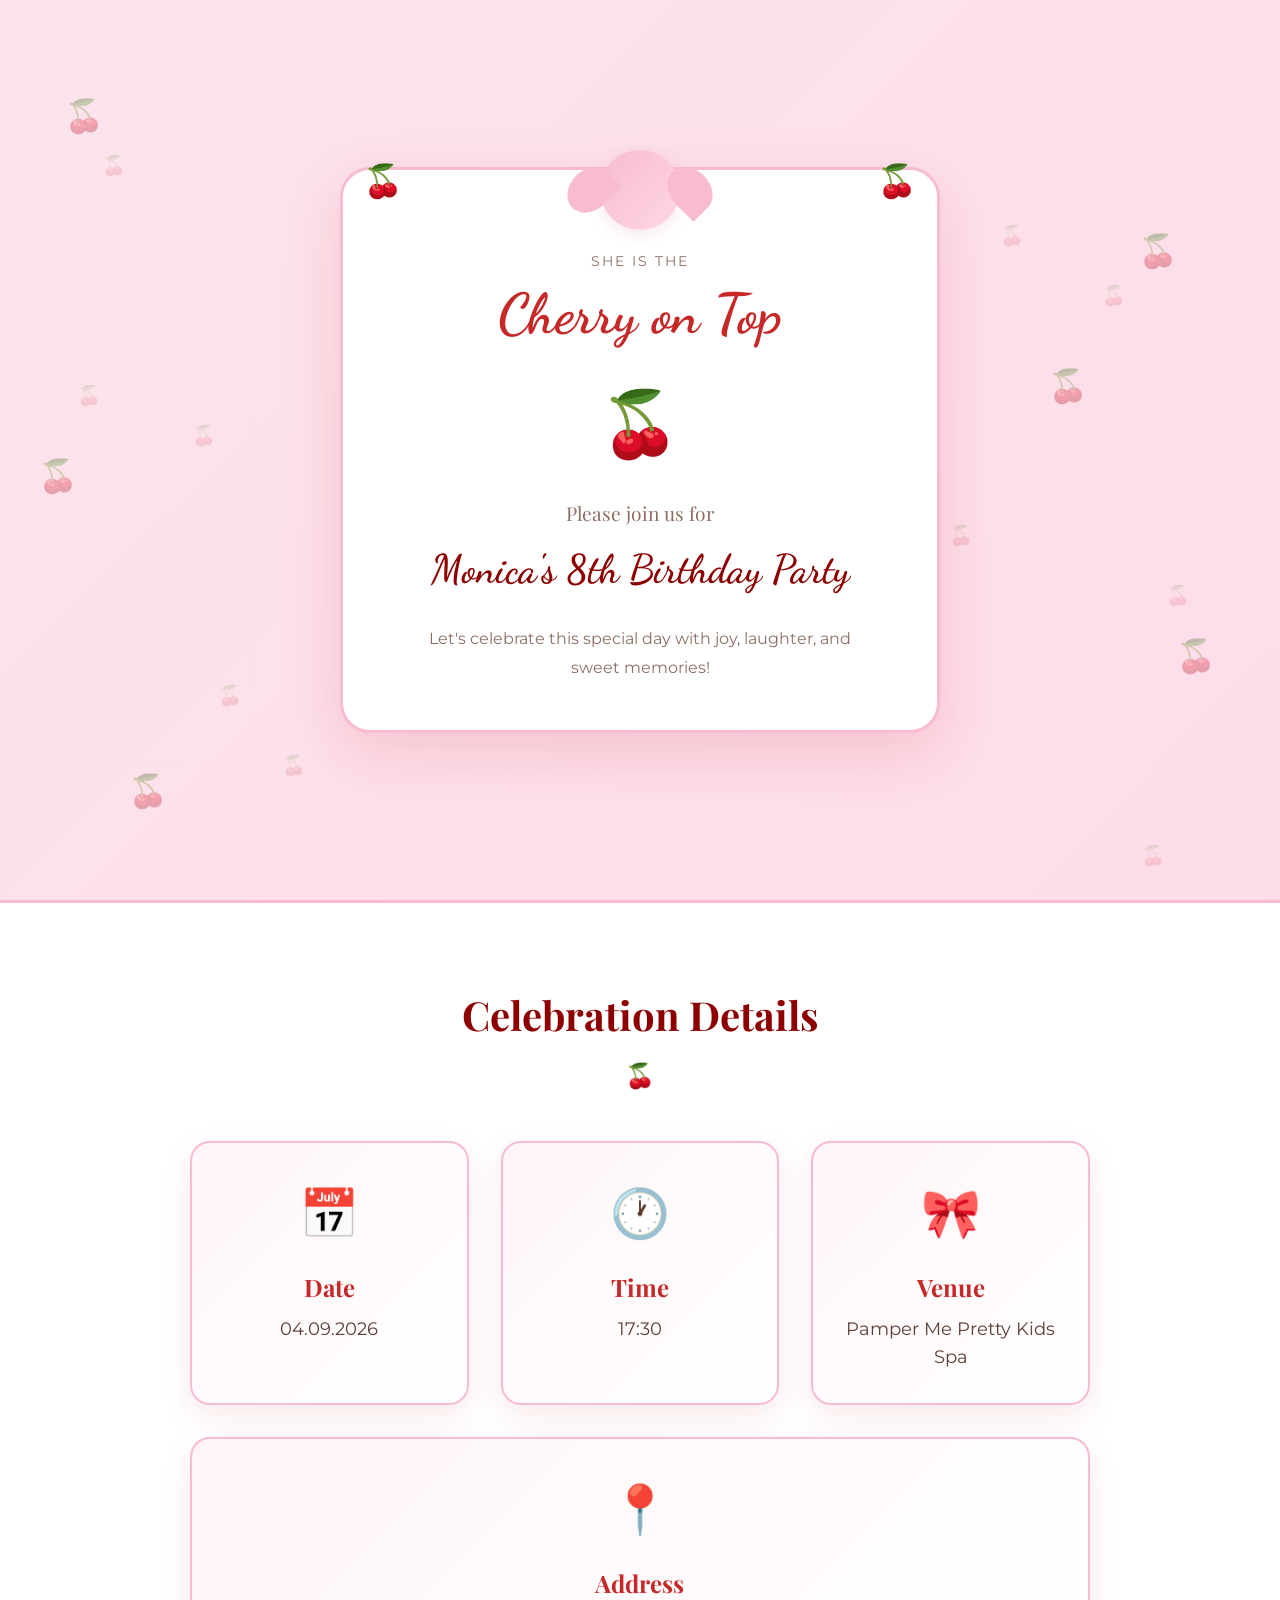
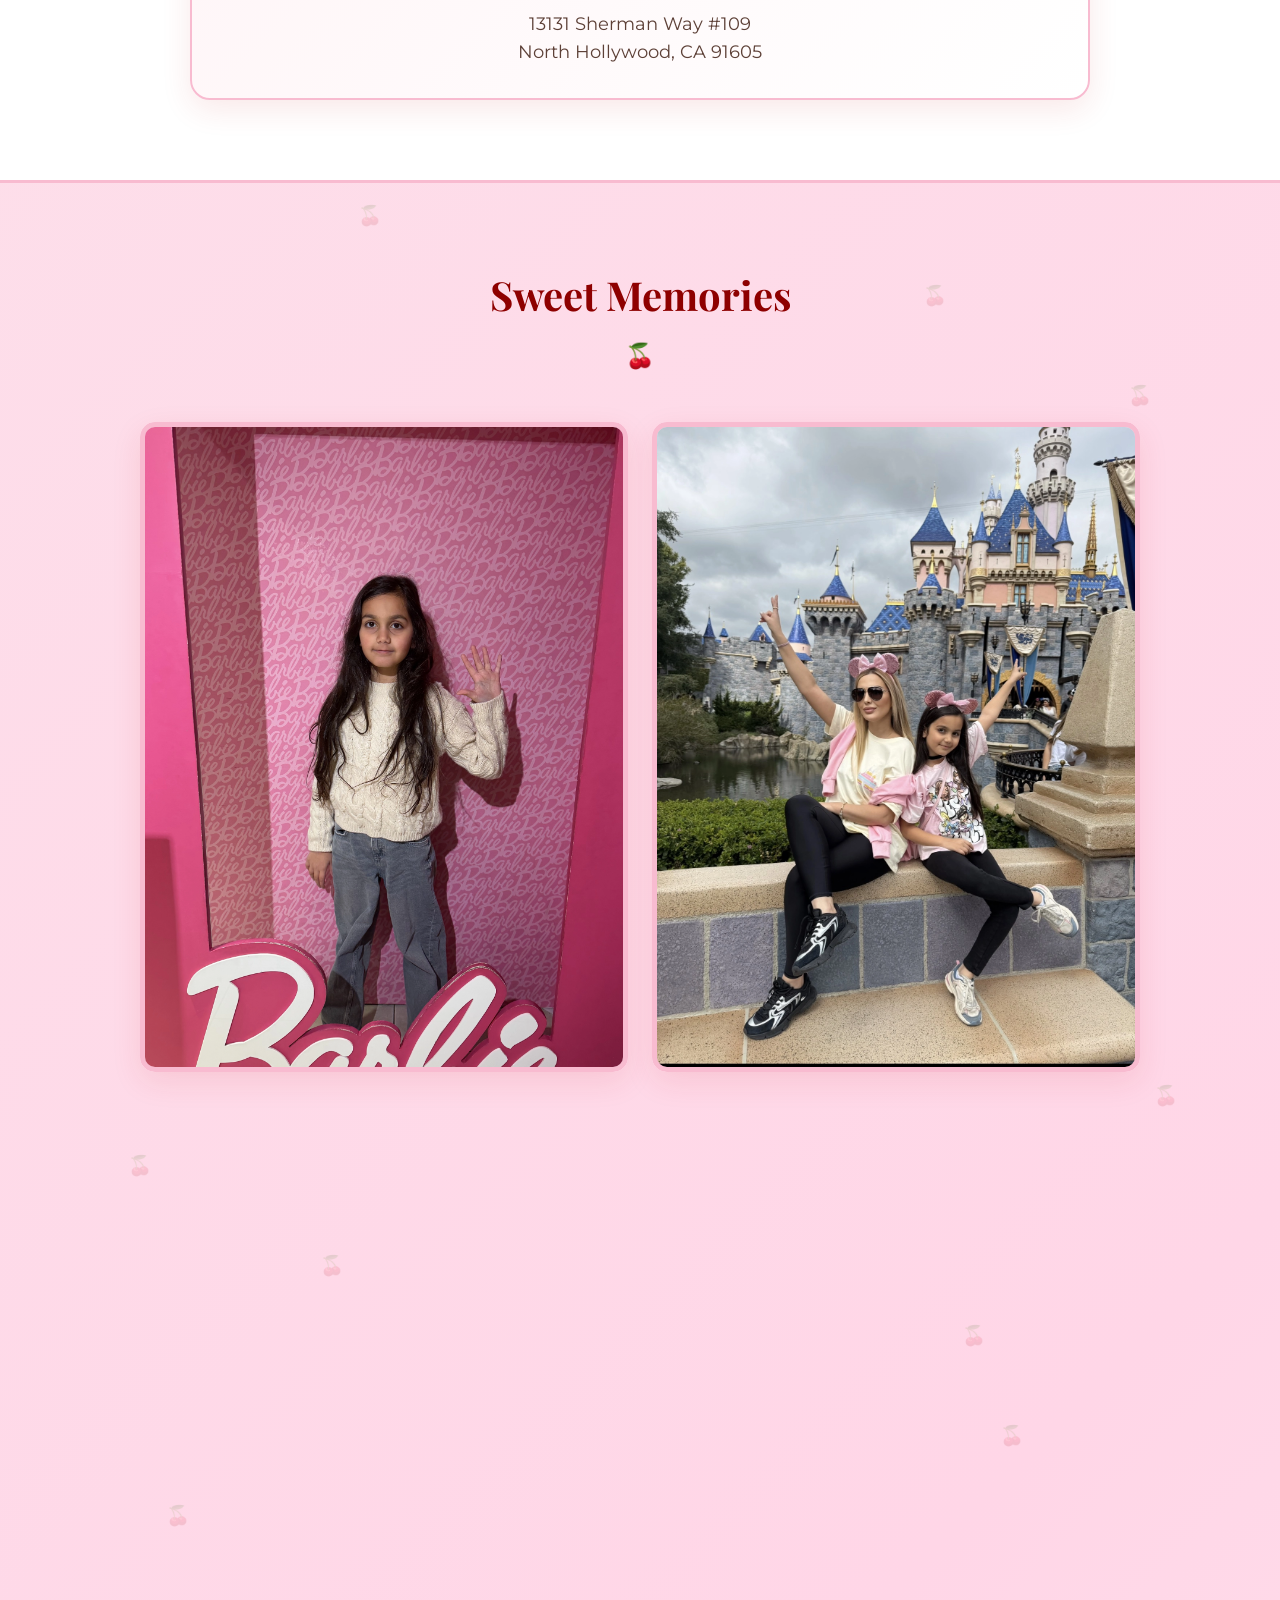
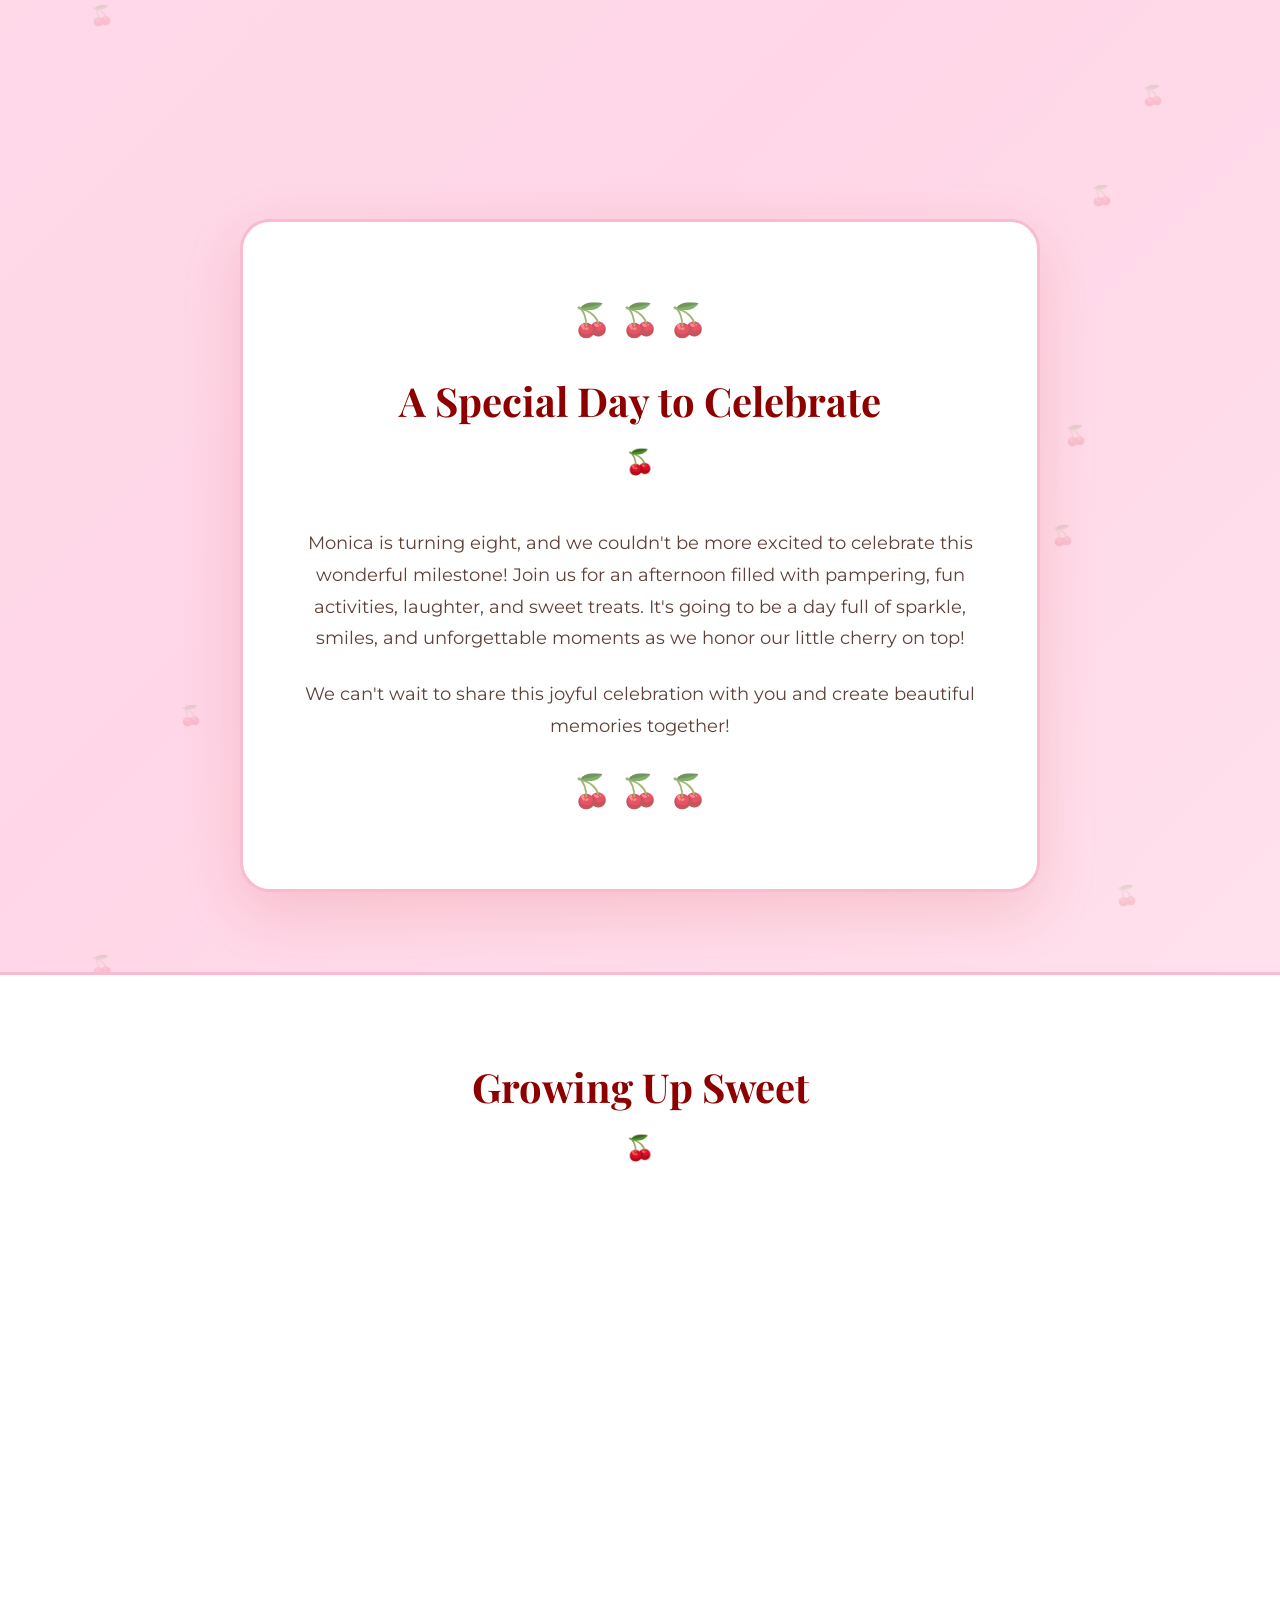
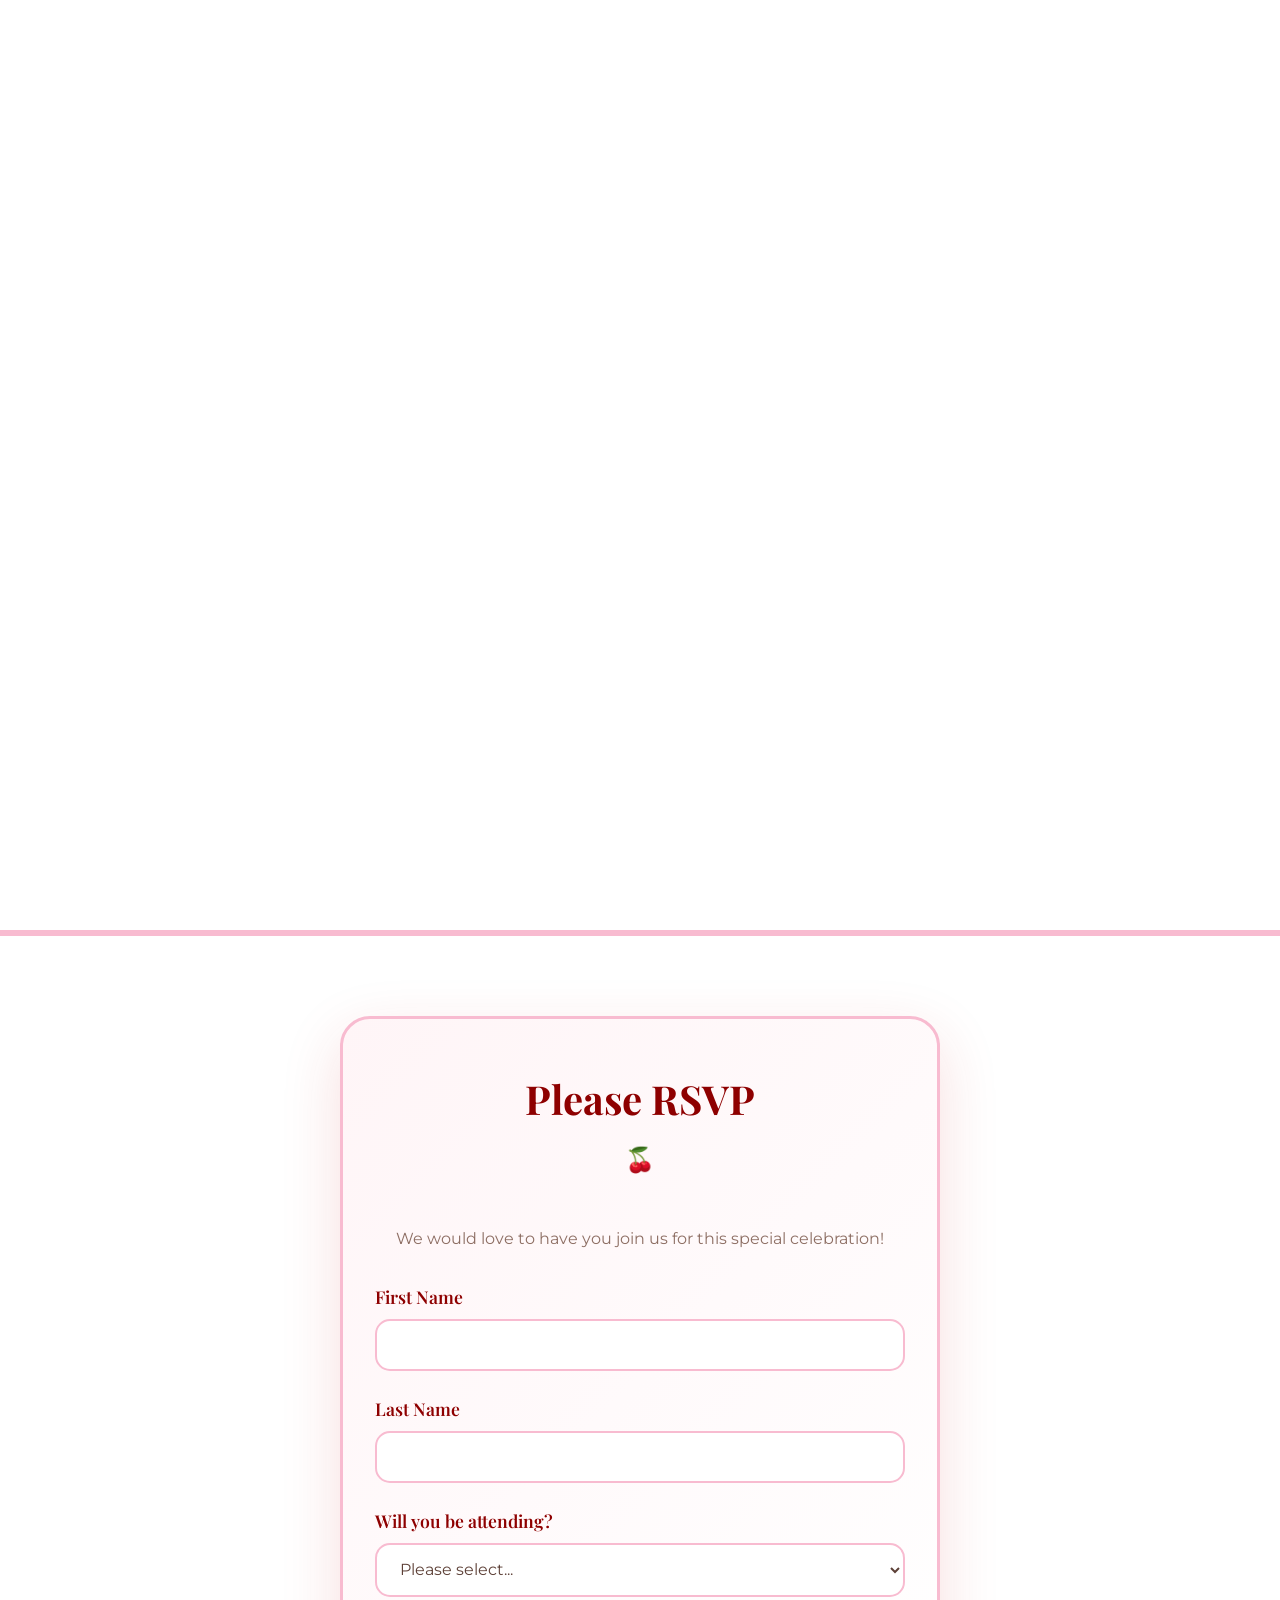
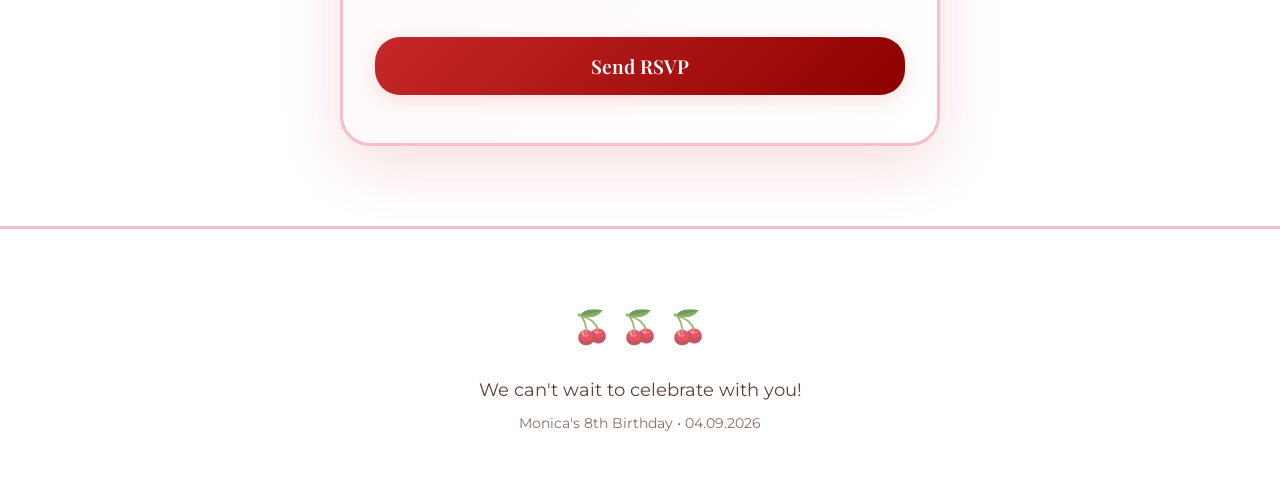
==== index.html @ 960f6cbf "Revert vertical image changes back to original aspect ratio and cover mode" ====
<!DOCTYPE html>
<html lang="en">
<head>
    <meta charset="UTF-8">
    <meta name="viewport" content="width=device-width, initial-scale=1.0">
    <title>Monica's 8th Birthday Party</title>
    <link rel="stylesheet" href="style.css?v=20.0">
    <link rel="preconnect" href="https://fonts.googleapis.com">
    <link rel="preconnect" href="https://fonts.gstatic.com" crossorigin>
    <link href="https://fonts.googleapis.com/css2?family=Dancing+Script:wght@400;600;700&family=Playfair+Display:wght@400;600;700&family=Montserrat:wght@300;400;500;600&display=swap" rel="stylesheet">
</head>
<body>
    <!-- Background cherry decorations -->
    <div class="bg-cherry bg-cherry-1">🍒</div>
    <div class="bg-cherry bg-cherry-2">🍒</div>
    <div class="bg-cherry bg-cherry-3">🍒</div>
    <div class="bg-cherry bg-cherry-4">🍒</div>
    <div class="bg-cherry bg-cherry-5">🍒</div>
    <div class="bg-cherry bg-cherry-6">🍒</div>
    <div class="bg-cherry bg-cherry-7">🍒</div>
    <div class="bg-cherry bg-cherry-8">🍒</div>
    <div class="bg-cherry bg-cherry-9">🍒</div>
    <div class="bg-cherry bg-cherry-10">🍒</div>
    <div class="bg-cherry bg-cherry-11">🍒</div>
    <div class="bg-cherry bg-cherry-12">🍒</div>
    <div class="bg-cherry bg-cherry-13">🍒</div>
    <div class="bg-cherry bg-cherry-14">🍒</div>
    <div class="bg-cherry bg-cherry-15">🍒</div>
    <div class="bg-cherry bg-cherry-16">🍒</div>
    <div class="bg-cherry bg-cherry-17">🍒</div>
    <div class="bg-cherry bg-cherry-18">🍒</div>
    <div class="bg-cherry bg-cherry-19">🍒</div>
    <div class="bg-cherry bg-cherry-20">🍒</div>
    <div class="bg-cherry bg-cherry-21">🍒</div>
    <div class="bg-cherry bg-cherry-22">🍒</div>
    <div class="bg-cherry bg-cherry-23">🍒</div>
    <div class="bg-cherry bg-cherry-24">🍒</div>
    <div class="bg-cherry bg-cherry-25">🍒</div>
    <div class="bg-cherry bg-cherry-26">🍒</div>
    <div class="bg-cherry bg-cherry-27">🍒</div>
    <div class="bg-cherry bg-cherry-28">🍒</div>
    <div class="bg-cherry bg-cherry-29">🍒</div>
    <div class="bg-cherry bg-cherry-30">🍒</div>
    <div class="bg-cherry bg-cherry-31">🍒</div>
    <div class="bg-cherry bg-cherry-32">🍒</div>
    <div class="bg-cherry bg-cherry-33">🍒</div>
    <div class="bg-cherry bg-cherry-34">🍒</div>
    <div class="bg-cherry bg-cherry-35">🍒</div>
    <div class="bg-cherry bg-cherry-36">🍒</div>
    <div class="bg-cherry bg-cherry-37">🍒</div>
    <div class="bg-cherry bg-cherry-38">🍒</div>
    <div class="bg-cherry bg-cherry-39">🍒</div>
    <div class="bg-cherry bg-cherry-40">🍒</div>
    <div class="bg-cherry bg-cherry-41">🍒</div>
    <div class="bg-cherry bg-cherry-42">🍒</div>
    <div class="bg-cherry bg-cherry-43">🍒</div>
    <div class="bg-cherry bg-cherry-44">🍒</div>
    <div class="bg-cherry bg-cherry-45">🍒</div>
    <div class="bg-cherry bg-cherry-46">🍒</div>
    <div class="bg-cherry bg-cherry-47">🍒</div>
    <div class="bg-cherry bg-cherry-48">🍒</div>
    <div class="bg-cherry bg-cherry-49">🍒</div>
    <div class="bg-cherry bg-cherry-50">🍒</div>

    <!-- Decorative floating cherries -->
    <div class="cherry-decoration cherry-1">🍒</div>
    <div class="cherry-decoration cherry-2">🍒</div>
    <div class="cherry-decoration cherry-3">🍒</div>
    <div class="cherry-decoration cherry-4">🍒</div>
    <div class="cherry-decoration cherry-5">🍒</div>
    <div class="cherry-decoration cherry-6">🍒</div>

    <!-- Hero Section -->
    <section class="hero-section">
        <div class="invitation-card">
            <div class="ribbon-bow"></div>
            <div class="card-content">
                <p class="tagline">She is the</p>
                <h1 class="main-title">Cherry on Top</h1>
                <div class="cherry-icon">🍒</div>
                <h2 class="invitation-text">Please join us for</h2>
                <h3 class="name-title">Monica's 8th Birthday Party</h3>
                <p class="welcome-message">Let's celebrate this special day with joy, laughter, and sweet memories!</p>
            </div>
        </div>
    </section>

    <!-- Event Details Section -->
    <section class="event-details-section">
        <div class="container">
            <h2 class="section-title">Celebration Details</h2>
            <div class="details-grid">
                <div class="detail-card fade-in">
                    <div class="detail-icon">📅</div>
                    <h3>Date</h3>
                    <p>04.09.2026</p>
                </div>
                <div class="detail-card fade-in">
                    <div class="detail-icon">🕐</div>
                    <h3>Time</h3>
                    <p>17:30</p>
                </div>
                <div class="detail-card fade-in">
                    <div class="detail-icon">🎀</div>
                    <h3>Venue</h3>
                    <p>Pamper Me Pretty Kids Spa</p>
                </div>
                <div class="detail-card fade-in full-width">
                    <div class="detail-icon">📍</div>
                    <h3>Address</h3>
                    <p>13131 Sherman Way #109<br>North Hollywood, CA 91605</p>
                </div>
            </div>
        </div>
    </section>

    <!-- Photo Gallery Section 1 -->
    <section class="photo-section">
        <div class="container">
            <h2 class="section-title">Sweet Memories</h2>
            <div class="photo-block">
                <div class="photo-row-top">
                    <div class="photo-vertical fade-in">
                        <img src="images/Vertical_image_1.webp" alt="Monica's Birthday Memory" class="photo-img">
                    </div>
                    <div class="photo-vertical fade-in">
                        <img src="images/Vertical_image_2.webp" alt="Monica's Birthday Memory" class="photo-img">
                    </div>
                </div>
                <div class="photo-row-bottom">
                    <div class="photo-horizontal fade-in">
                        <img src="images/Horizonal_image_1.webp" alt="Monica's Birthday Memory" class="photo-img">
                    </div>
                </div>
            </div>
        </div>
    </section>

    <!-- Celebration About Section -->
    <section class="celebration-section">
        <div class="container">
            <div class="celebration-card">
                <div class="cherry-divider">🍒 🍒 🍒</div>
                <h2 class="section-title">A Special Day to Celebrate</h2>
                <p class="celebration-text">
                    Monica is turning eight, and we couldn't be more excited to celebrate this wonderful milestone! 
                    Join us for an afternoon filled with pampering, fun activities, laughter, and sweet treats. 
                    It's going to be a day full of sparkle, smiles, and unforgettable moments as we honor our little cherry on top!
                </p>
                <p class="celebration-text">
                    We can't wait to share this joyful celebration with you and create beautiful memories together!
                </p>
                <div class="cherry-divider">🍒 🍒 🍒</div>
            </div>
        </div>
    </section>

    <!-- Photo Gallery Section 2 -->
    <section class="photo-section photo-section-alt">
        <div class="container">
            <h2 class="section-title">Growing Up Sweet</h2>
            <div class="photo-block">
                <div class="photo-row-top">
                    <div class="photo-vertical fade-in">
                        <img src="images/Vertical_Imahe_3.webp" alt="Monica's Birthday Memory" class="photo-img">
                    </div>
                    <div class="photo-vertical fade-in">
                        <img src="images/Vertical_image_4.webp" alt="Monica's Birthday Memory" class="photo-img">
                    </div>
                </div>
                <div class="photo-row-bottom">
                    <div class="photo-horizontal fade-in">
                        <img src="images/Horizonal_image_2.webp" alt="Monica's Birthday Memory" class="photo-img">
                    </div>
                </div>
            </div>
        </div>
    </section>

    <!-- RSVP Section -->
    <section class="rsvp-section">
        <div class="container">
            <div class="rsvp-card">
                <h2 class="section-title">Please RSVP</h2>
                <p class="rsvp-subtitle">We would love to have you join us for this special celebration!</p>
                
                <form id="rsvpForm" class="rsvp-form">
                    <div class="form-group">
                        <label for="firstName">First Name</label>
                        <input type="text" id="firstName" name="firstName" required>
                    </div>
                    
                    <div class="form-group">
                        <label for="lastName">Last Name</label>
                        <input type="text" id="lastName" name="lastName" required>
                    </div>
                    
                    <div class="form-group">
                        <label for="attendance">Will you be attending?</label>
                        <select id="attendance" name="attendance" required>
                            <option value="">Please select...</option>
                            <option value="yes">Yes, I will come</option>
                            <option value="no">No, I can't come</option>
                        </select>
                    </div>
                    
                    <button type="submit" class="submit-button">Send RSVP</button>
                </form>
                
                <div id="formMessage" class="form-message"></div>
            </div>
        </div>
    </section>

    <!-- Footer -->
    <footer class="footer">
        <div class="cherry-divider">🍒 🍒 🍒</div>
        <p>We can't wait to celebrate with you!</p>
        <p class="footer-small">Monica's 8th Birthday • 04.09.2026</p>
    </footer>

    <script src="script.js"></script>
</body>
</html>
---- style.css ----
/* ===========================
   CSS Reset & Base Styles
   =========================== */
* {
    margin: 0;
    padding: 0;
    box-sizing: border-box;
}

:root {
    --pink-light: #fce4ec;
    --pink-medium: #f8bbd0;
    --pink-soft: #ffd6e7;
    --cherry-red: #c62828;
    --cherry-dark: #8e0000;
    --white: #ffffff;
    --cream: #fff5f7;
    --text-dark: #5d4037;
    --text-medium: #8d6e63;
    --shadow-soft: rgba(198, 40, 40, 0.1);
    --shadow-medium: rgba(198, 40, 40, 0.15);
}

html {
    scroll-behavior: smooth;
}

body {
    font-family: 'Montserrat', sans-serif;
    background: linear-gradient(135deg, var(--pink-light) 0%, var(--pink-soft) 50%, var(--cream) 100%);
    color: var(--text-dark);
    line-height: 1.6;
    overflow-x: hidden;
}

/* ===========================
   Floating Cherry Decorations
   =========================== */
.cherry-decoration {
    position: fixed;
    font-size: 2rem;
    opacity: 0.3;
    pointer-events: none;
    z-index: 1;
    animation: float 6s ease-in-out infinite;
}

.cherry-1 {
    top: 10%;
    left: 5%;
    animation-delay: 0s;
}

.cherry-2 {
    top: 25%;
    right: 8%;
    animation-delay: 1s;
}

.cherry-3 {
    top: 50%;
    left: 3%;
    animation-delay: 2s;
}

.cherry-4 {
    top: 70%;
    right: 5%;
    animation-delay: 3s;
}

.cherry-5 {
    top: 85%;
    left: 10%;
    animation-delay: 4s;
}

.cherry-6 {
    top: 40%;
    right: 15%;
    animation-delay: 2.5s;
}

@keyframes float {
    0%, 100% {
        transform: translateY(0) rotate(0deg);
    }
    50% {
        transform: translateY(-20px) rotate(5deg);
    }
}

/* ===========================
   Hero Section
   =========================== */
.hero-section {
    min-height: 100vh;
    display: flex;
    align-items: center;
    justify-content: center;
    padding: 2rem;
    position: relative;
}

.invitation-card {
    background: var(--white);
    border-radius: 30px;
    padding: 3rem 2rem;
    max-width: 600px;
    width: 100%;
    box-shadow: 0 20px 60px var(--shadow-medium);
    border: 3px solid var(--pink-medium);
    position: relative;
    animation: fadeInUp 1s ease-out;
}

.invitation-card::before {
    content: '🍒';
    position: absolute;
    top: -15px;
    left: 20px;
    font-size: 2rem;
}

.invitation-card::after {
    content: '🍒';
    position: absolute;
    top: -15px;
    right: 20px;
    font-size: 2rem;
}

.ribbon-bow {
    width: 80px;
    height: 80px;
    background: linear-gradient(135deg, var(--pink-medium) 0%, var(--pink-soft) 100%);
    position: absolute;
    top: -20px;
    left: 50%;
    transform: translateX(-50%);
    border-radius: 50%;
    box-shadow: 0 5px 15px var(--shadow-soft);
}

.ribbon-bow::before,
.ribbon-bow::after {
    content: '';
    position: absolute;
    width: 50px;
    height: 40px;
    background: var(--pink-medium);
    border-radius: 50% 50% 0 50%;
    top: 20px;
}

.ribbon-bow::before {
    left: -35px;
    transform: rotate(-45deg);
}

.ribbon-bow::after {
    right: -35px;
    transform: rotate(45deg);
}

.card-content {
    text-align: center;
    margin-top: 2rem;
}

.tagline {
    font-family: 'Montserrat', sans-serif;
    font-size: 0.9rem;
    text-transform: uppercase;
    letter-spacing: 2px;
    color: var(--text-medium);
    margin-bottom: 0.5rem;
}

.main-title {
    font-family: 'Dancing Script', cursive;
    font-size: 3.5rem;
    color: var(--cherry-red);
    margin-bottom: 1rem;
    font-weight: 700;
    line-height: 1.2;
}

.cherry-icon {
    font-size: 4rem;
    margin: 1.5rem 0;
    animation: bounce 2s ease-in-out infinite;
}

@keyframes bounce {
    0%, 100% {
        transform: translateY(0);
    }
    50% {
        transform: translateY(-10px);
    }
}

.invitation-text {
    font-family: 'Playfair Display', serif;
    font-size: 1.2rem;
    color: var(--text-medium);
    margin-bottom: 0.5rem;
    font-weight: 400;
}

.name-title {
    font-family: 'Dancing Script', cursive;
    font-size: 2.5rem;
    color: var(--cherry-dark);
    margin-bottom: 1.5rem;
    font-weight: 600;
}

.welcome-message {
    font-family: 'Montserrat', sans-serif;
    font-size: 1rem;
    color: var(--text-medium);
    max-width: 450px;
    margin: 0 auto;
    line-height: 1.8;
}

/* ===========================
   Container & Sections
   =========================== */
.container {
    max-width: 1200px;
    margin: 0 auto;
    padding: 0 2rem;
}

section {
    padding: 5rem 0;
    position: relative;
}

.section-title {
    font-family: 'Playfair Display', serif;
    font-size: 2.5rem;
    color: var(--cherry-dark);
    text-align: center;
    margin-bottom: 3rem;
    position: relative;
}

.section-title::after {
    content: '🍒';
    display: block;
    margin-top: 0.5rem;
    font-size: 1.5rem;
}

/* ===========================
   Event Details Section
   =========================== */
.event-details-section {
    background: var(--white);
    border-top: 3px solid var(--pink-medium);
    border-bottom: 3px solid var(--pink-medium);
}

.details-grid {
    display: grid;
    grid-template-columns: repeat(auto-fit, minmax(250px, 1fr));
    gap: 2rem;
    max-width: 900px;
    margin: 0 auto;
}

.detail-card {
    background: linear-gradient(135deg, var(--cream) 0%, var(--white) 100%);
    border: 2px solid var(--pink-medium);
    border-radius: 20px;
    padding: 2rem;
    text-align: center;
    box-shadow: 0 10px 30px var(--shadow-soft);
    transition: transform 0.3s ease, box-shadow 0.3s ease;
}

.detail-card:hover {
    transform: translateY(-5px);
    box-shadow: 0 15px 40px var(--shadow-medium);
}

.detail-card.full-width {
    grid-column: 1 / -1;
}

.detail-icon {
    font-size: 3rem;
    margin-bottom: 1rem;
}

.detail-card h3 {
    font-family: 'Playfair Display', serif;
    font-size: 1.5rem;
    color: var(--cherry-red);
    margin-bottom: 0.5rem;
}

.detail-card p {
    font-family: 'Montserrat', sans-serif;
    font-size: 1.1rem;
    color: var(--text-dark);
    line-height: 1.6;
}

/* ===========================
   Photo Sections
   =========================== */
.photo-section {
    background: transparent;
}

.photo-section-alt {
    background: var(--white);
    border-top: 3px solid var(--pink-medium);
    border-bottom: 3px solid var(--pink-medium);
}

.photo-block {
    max-width: 1000px;
    margin: 0 auto;
    display: flex;
    flex-direction: column;
    gap: 1.5rem;
}

.photo-row-top {
    display: grid;
    grid-template-columns: 1fr 1fr;
    gap: 1.5rem;
}

.photo-row-bottom {
    display: block;
}

.photo-vertical,
.photo-horizontal {
    position: relative;
    overflow: hidden;
    border-radius: 15px;
    box-shadow: 0 10px 30px var(--shadow-soft);
    transition: transform 0.3s ease, box-shadow 0.3s ease;
}

.photo-vertical:hover,
.photo-horizontal:hover {
    transform: scale(1.02);
    box-shadow: 0 15px 40px var(--shadow-medium);
}

.photo-vertical {
    aspect-ratio: 3/4;
}

.photo-horizontal {
    aspect-ratio: 16/9;
}

.photo-img {
    width: 100%;
    height: 100%;
    object-fit: cover;
    display: block;
    border: 5px solid var(--pink-medium);
    border-radius: 15px;
}

/* Mobile responsiveness */
@media (max-width: 768px) {
    .photo-row-top {
        grid-template-columns: 1fr;
        gap: 1rem;
    }
    
    .photo-block {
        gap: 1rem;
    }
    
    .photo-vertical {
        aspect-ratio: 3/4;
    }
    
    .photo-horizontal {
        aspect-ratio: 16/9;
    }
}

/* ===========================
   Celebration Section
   =========================== */
.celebration-section {
    background: transparent;
}

.celebration-card {
    background: var(--white);
    border: 3px solid var(--pink-medium);
    border-radius: 30px;
    padding: 3rem 2rem;
    max-width: 800px;
    margin: 0 auto;
    box-shadow: 0 20px 60px var(--shadow-medium);
    text-align: center;
}

.cherry-divider {
    font-size: 2rem;
    margin: 1.5rem 0;
    opacity: 0.7;
}

.celebration-text {
    font-family: 'Montserrat', sans-serif;
    font-size: 1.1rem;
    color: var(--text-dark);
    line-height: 1.8;
    margin-bottom: 1.5rem;
    max-width: 700px;
    margin-left: auto;
    margin-right: auto;
}

/* ===========================
   RSVP Section
   =========================== */
.rsvp-section {
    background: var(--white);
    border-top: 3px solid var(--pink-medium);
}

.rsvp-card {
    background: linear-gradient(135deg, var(--cream) 0%, var(--white) 100%);
    border: 3px solid var(--pink-medium);
    border-radius: 30px;
    padding: 3rem 2rem;
    max-width: 600px;
    margin: 0 auto;
    box-shadow: 0 20px 60px var(--shadow-medium);
}

.rsvp-subtitle {
    text-align: center;
    font-family: 'Montserrat', sans-serif;
    font-size: 1rem;
    color: var(--text-medium);
    margin-bottom: 2rem;
}

.rsvp-form {
    display: flex;
    flex-direction: column;
    gap: 1.5rem;
}

.form-group {
    display: flex;
    flex-direction: column;
}

.form-group label {
    font-family: 'Playfair Display', serif;
    font-size: 1.1rem;
    color: var(--cherry-dark);
    margin-bottom: 0.5rem;
    font-weight: 600;
}

.form-group input,
.form-group select {
    font-family: 'Montserrat', sans-serif;
    font-size: 1rem;
    padding: 0.9rem 1.2rem;
    border: 2px solid var(--pink-medium);
    border-radius: 15px;
    background: var(--white);
    color: var(--text-dark);
    transition: border-color 0.3s ease, box-shadow 0.3s ease;
}

.form-group input:focus,
.form-group select:focus {
    outline: none;
    border-color: var(--cherry-red);
    box-shadow: 0 0 0 3px var(--shadow-soft);
}

.submit-button {
    font-family: 'Playfair Display', serif;
    font-size: 1.2rem;
    font-weight: 600;
    padding: 1rem 2rem;
    background: linear-gradient(135deg, var(--cherry-red) 0%, var(--cherry-dark) 100%);
    color: var(--white);
    border: none;
    border-radius: 25px;
    cursor: pointer;
    transition: transform 0.3s ease, box-shadow 0.3s ease;
    margin-top: 1rem;
    box-shadow: 0 5px 20px var(--shadow-medium);
}

.submit-button:hover {
    transform: translateY(-3px);
    box-shadow: 0 8px 30px var(--shadow-medium);
}

.submit-button:active {
    transform: translateY(-1px);
}

.form-message {
    text-align: center;
    font-family: 'Montserrat', sans-serif;
    font-size: 1rem;
    margin-top: 1.5rem;
    padding: 1rem;
    border-radius: 15px;
    display: none;
}

.form-message.success {
    background: #c8e6c9;
    color: #2e7d32;
    border: 2px solid #4caf50;
    display: block;
}

.form-message.error {
    background: #ffcdd2;
    color: #c62828;
    border: 2px solid #f44336;
    display: block;
}

/* ===========================
   Footer
   =========================== */
.footer {
    background: var(--white);
    border-top: 3px solid var(--pink-medium);
    padding: 3rem 2rem;
    text-align: center;
}

.footer p {
    font-family: 'Montserrat', sans-serif;
    font-size: 1.1rem;
    color: var(--text-dark);
    margin-bottom: 0.5rem;
}

.footer-small {
    font-size: 0.9rem !important;
    color: var(--text-medium) !important;
}

/* ===========================
   Animations
   =========================== */
@keyframes fadeInUp {
    from {
        opacity: 0;
        transform: translateY(30px);
    }
    to {
        opacity: 1;
        transform: translateY(0);
    }
}

.fade-in {
    opacity: 0;
    transform: translateY(30px);
    transition: opacity 0.6s ease, transform 0.6s ease;
}

.fade-in.visible {
    opacity: 1;
    transform: translateY(0);
}

/* ===========================
   Responsive Design
   =========================== */
@media (max-width: 768px) {
    .main-title {
        font-size: 2.5rem;
    }

    .name-title {
        font-size: 2rem;
    }

    .section-title {
        font-size: 2rem;
    }

    .invitation-card {
        padding: 2rem 1.5rem;
    }

    .detail-card {
        padding: 1.5rem;
    }

    .celebration-card,
    .rsvp-card {
        padding: 2rem 1.5rem;
    }

    .photo-grid-large {
        grid-template-columns: 1fr;
    }

    .photo-placeholder-large {
        grid-row: span 1;
    }

    .cherry-decoration {
        font-size: 1.5rem;
    }

    section {
        padding: 3rem 0;
    }
}

@media (max-width: 480px) {
    .main-title {
        font-size: 2rem;
    }

    .cherry-icon {
        font-size: 3rem;
    }

    .details-grid {
        grid-template-columns: 1fr;
    }

    .photo-grid {
        grid-template-columns: 1fr;
    }

    .container {
        padding: 0 1rem;
    }

    .hero-section {
        padding: 1rem;
    }
}

/* ===========================
   Background Cherry Decorations
   =========================== */
.bg-cherry {
    position: absolute;
    font-size: 1.2rem;
    opacity: 0.12;
    pointer-events: none;
    z-index: 0;
}

.bg-cherry-1 { top: 150px; left: 8%; }
.bg-cherry-2 { top: 280px; right: 12%; }
.bg-cherry-3 { top: 420px; left: 15%; }
.bg-cherry-4 { top: 580px; right: 7%; }
.bg-cherry-5 { top: 750px; left: 22%; }
.bg-cherry-6 { top: 920px; right: 18%; }
.bg-cherry-7 { top: 1100px; left: 10%; }
.bg-cherry-8 { top: 1280px; right: 25%; }
.bg-cherry-9 { top: 1450px; left: 5%; }
.bg-cherry-10 { top: 1620px; right: 15%; }
.bg-cherry-11 { top: 1800px; left: 28%; }
.bg-cherry-12 { top: 1980px; right: 10%; }
.bg-cherry-13 { top: 2150px; left: 18%; }
.bg-cherry-14 { top: 2320px; right: 22%; }
.bg-cherry-15 { top: 2500px; left: 12%; }
.bg-cherry-16 { top: 2680px; right: 8%; }
.bg-cherry-17 { top: 2850px; left: 25%; }
.bg-cherry-18 { top: 3020px; right: 20%; }
.bg-cherry-19 { top: 3200px; left: 7%; }
.bg-cherry-20 { top: 3380px; right: 13%; }
.bg-cherry-21 { top: 3550px; left: 20%; }
.bg-cherry-22 { top: 3720px; right: 16%; }
.bg-cherry-23 { top: 3900px; left: 14%; }
.bg-cherry-24 { top: 4080px; right: 11%; }
.bg-cherry-25 { top: 4250px; left: 9%; }
.bg-cherry-26 { top: 220px; right: 20%; }
.bg-cherry-27 { top: 380px; left: 6%; }
.bg-cherry-28 { top: 520px; right: 24%; }
.bg-cherry-29 { top: 680px; left: 17%; }
.bg-cherry-30 { top: 840px; right: 9%; }
.bg-cherry-31 { top: 1000px; left: 23%; }
.bg-cherry-32 { top: 1180px; right: 14%; }
.bg-cherry-33 { top: 1350px; left: 11%; }
.bg-cherry-34 { top: 1520px; right: 19%; }
.bg-cherry-35 { top: 1700px; left: 8%; }
.bg-cherry-36 { top: 1880px; right: 26%; }
.bg-cherry-37 { top: 2050px; left: 16%; }
.bg-cherry-38 { top: 2220px; right: 12%; }
.bg-cherry-39 { top: 2400px; left: 21%; }
.bg-cherry-40 { top: 2580px; right: 17%; }
.bg-cherry-41 { top: 2750px; left: 10%; }
.bg-cherry-42 { top: 2920px; right: 23%; }
.bg-cherry-43 { top: 3100px; left: 13%; }
.bg-cherry-44 { top: 3280px; right: 9%; }
.bg-cherry-45 { top: 3450px; left: 24%; }
.bg-cherry-46 { top: 3620px; right: 15%; }
.bg-cherry-47 { top: 3800px; left: 19%; }
.bg-cherry-48 { top: 3980px; right: 21%; }
.bg-cherry-49 { top: 4150px; left: 7%; }
.bg-cherry-50 { top: 4320px; right: 14%; }
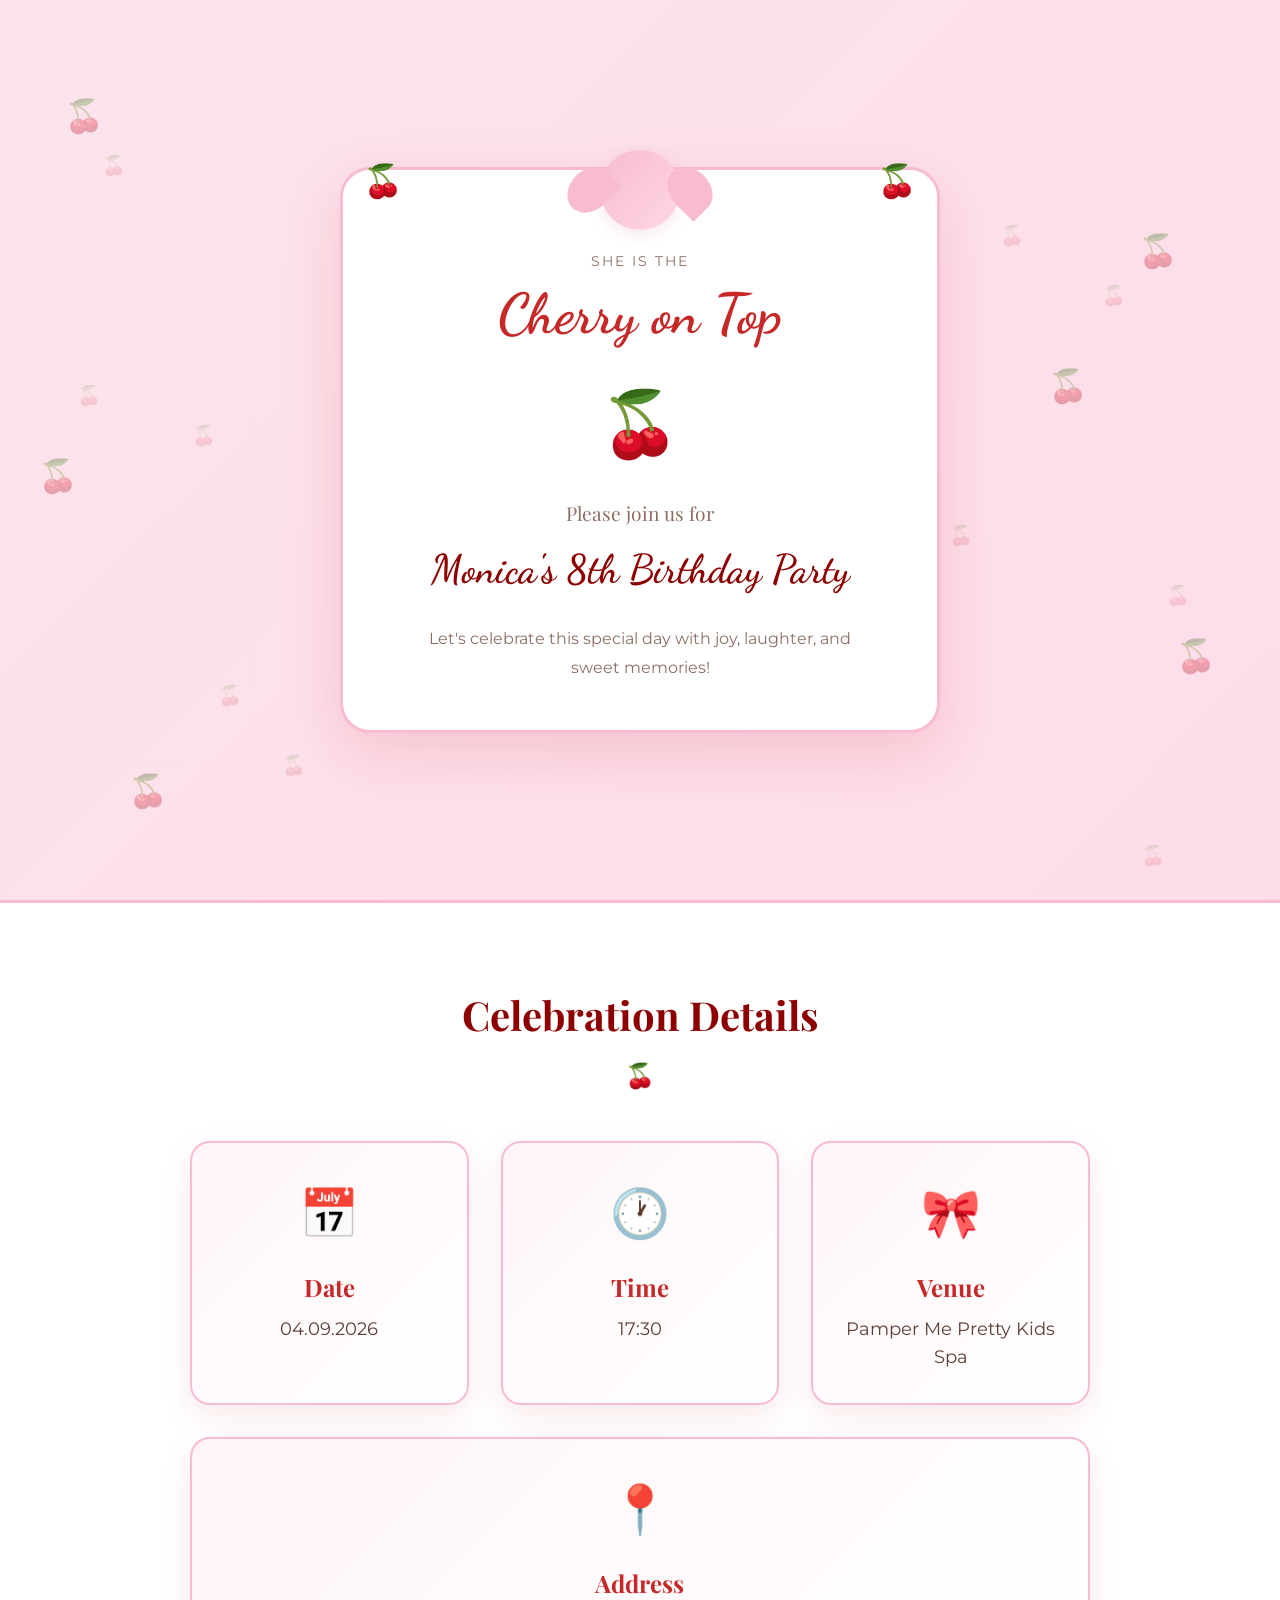
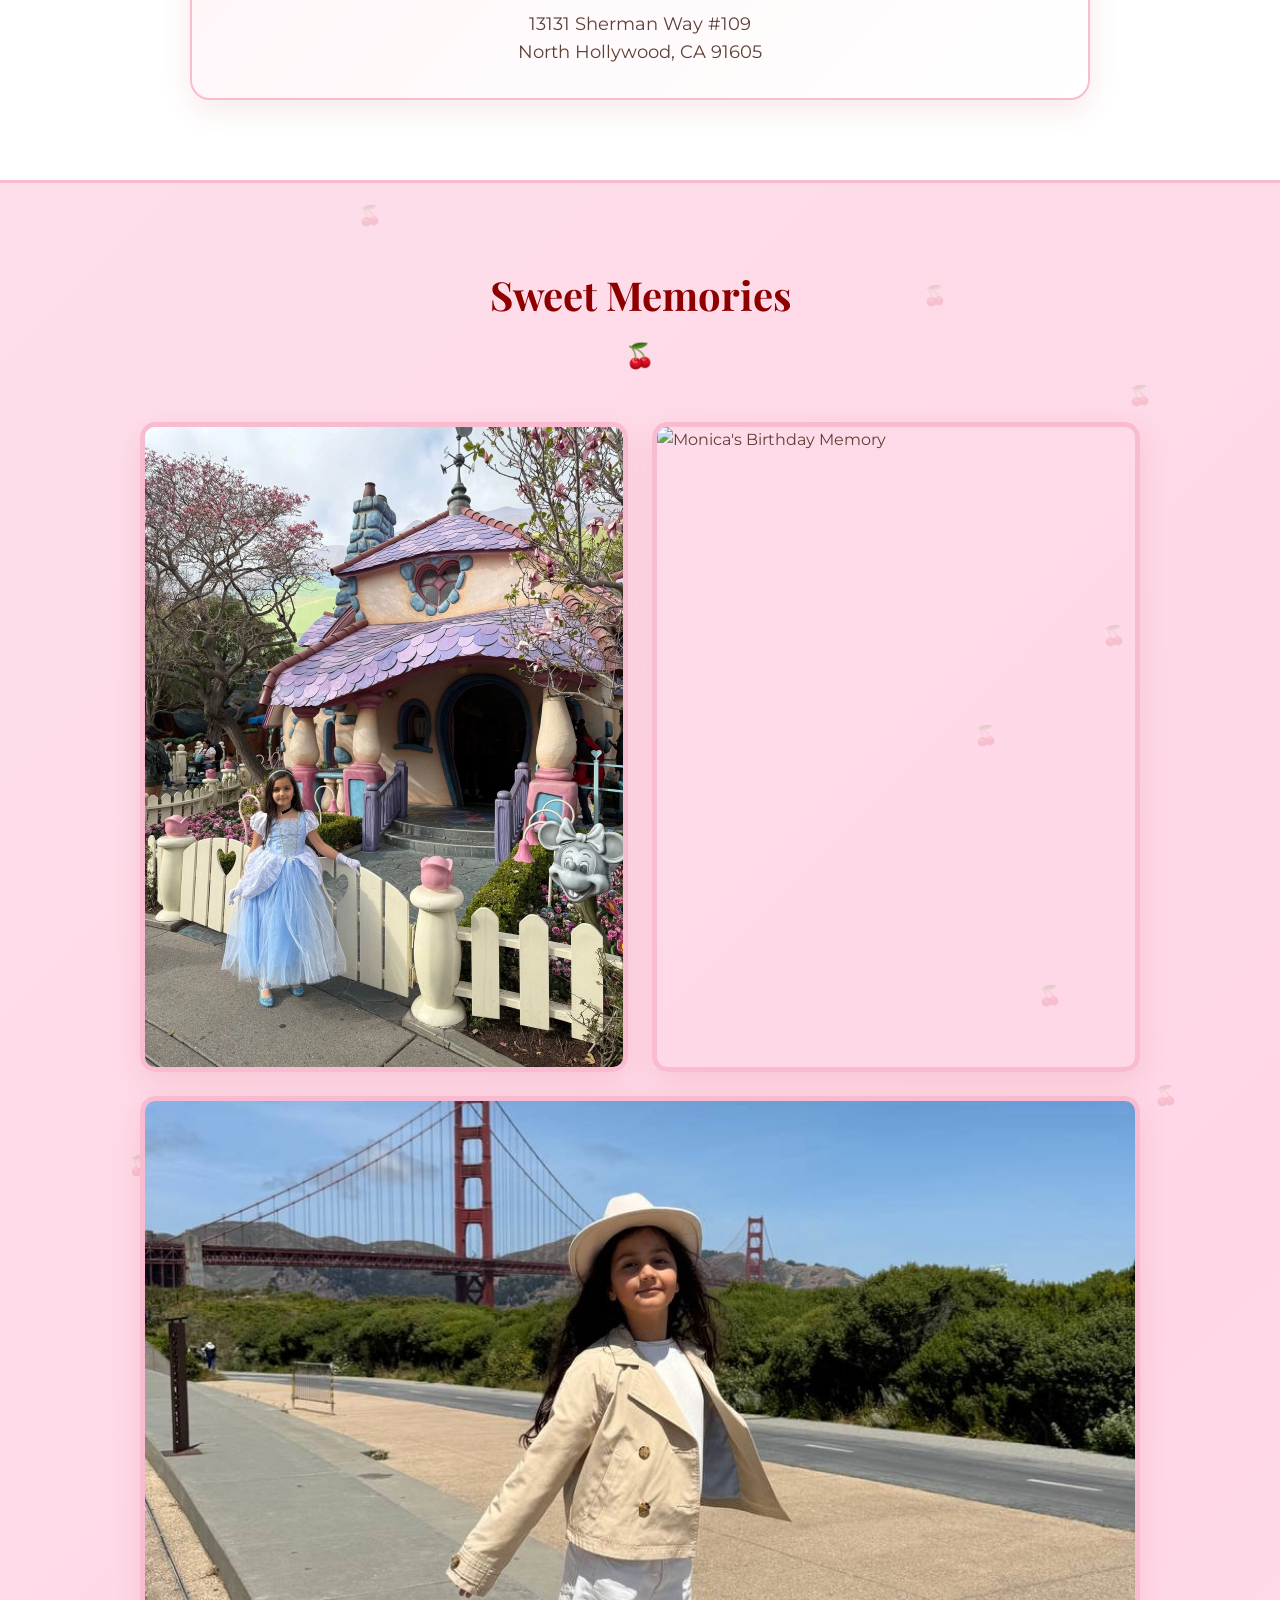
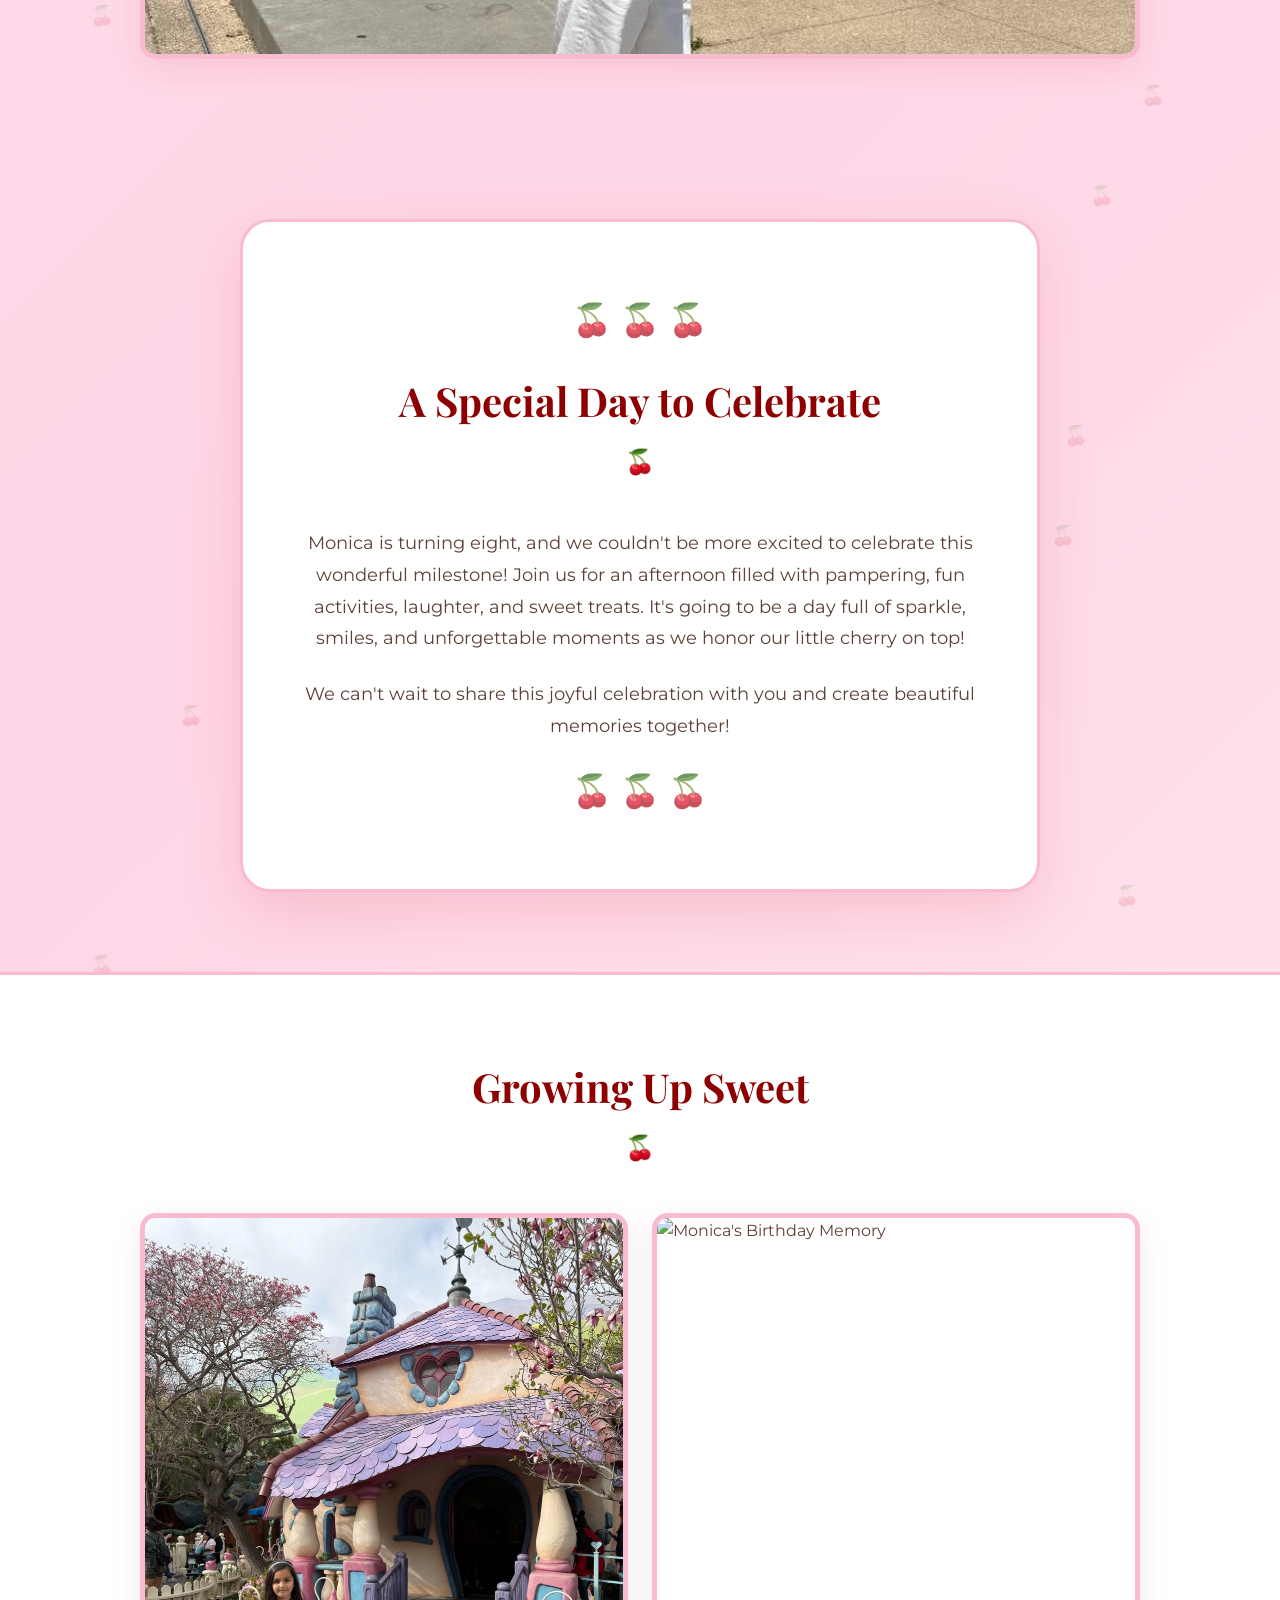
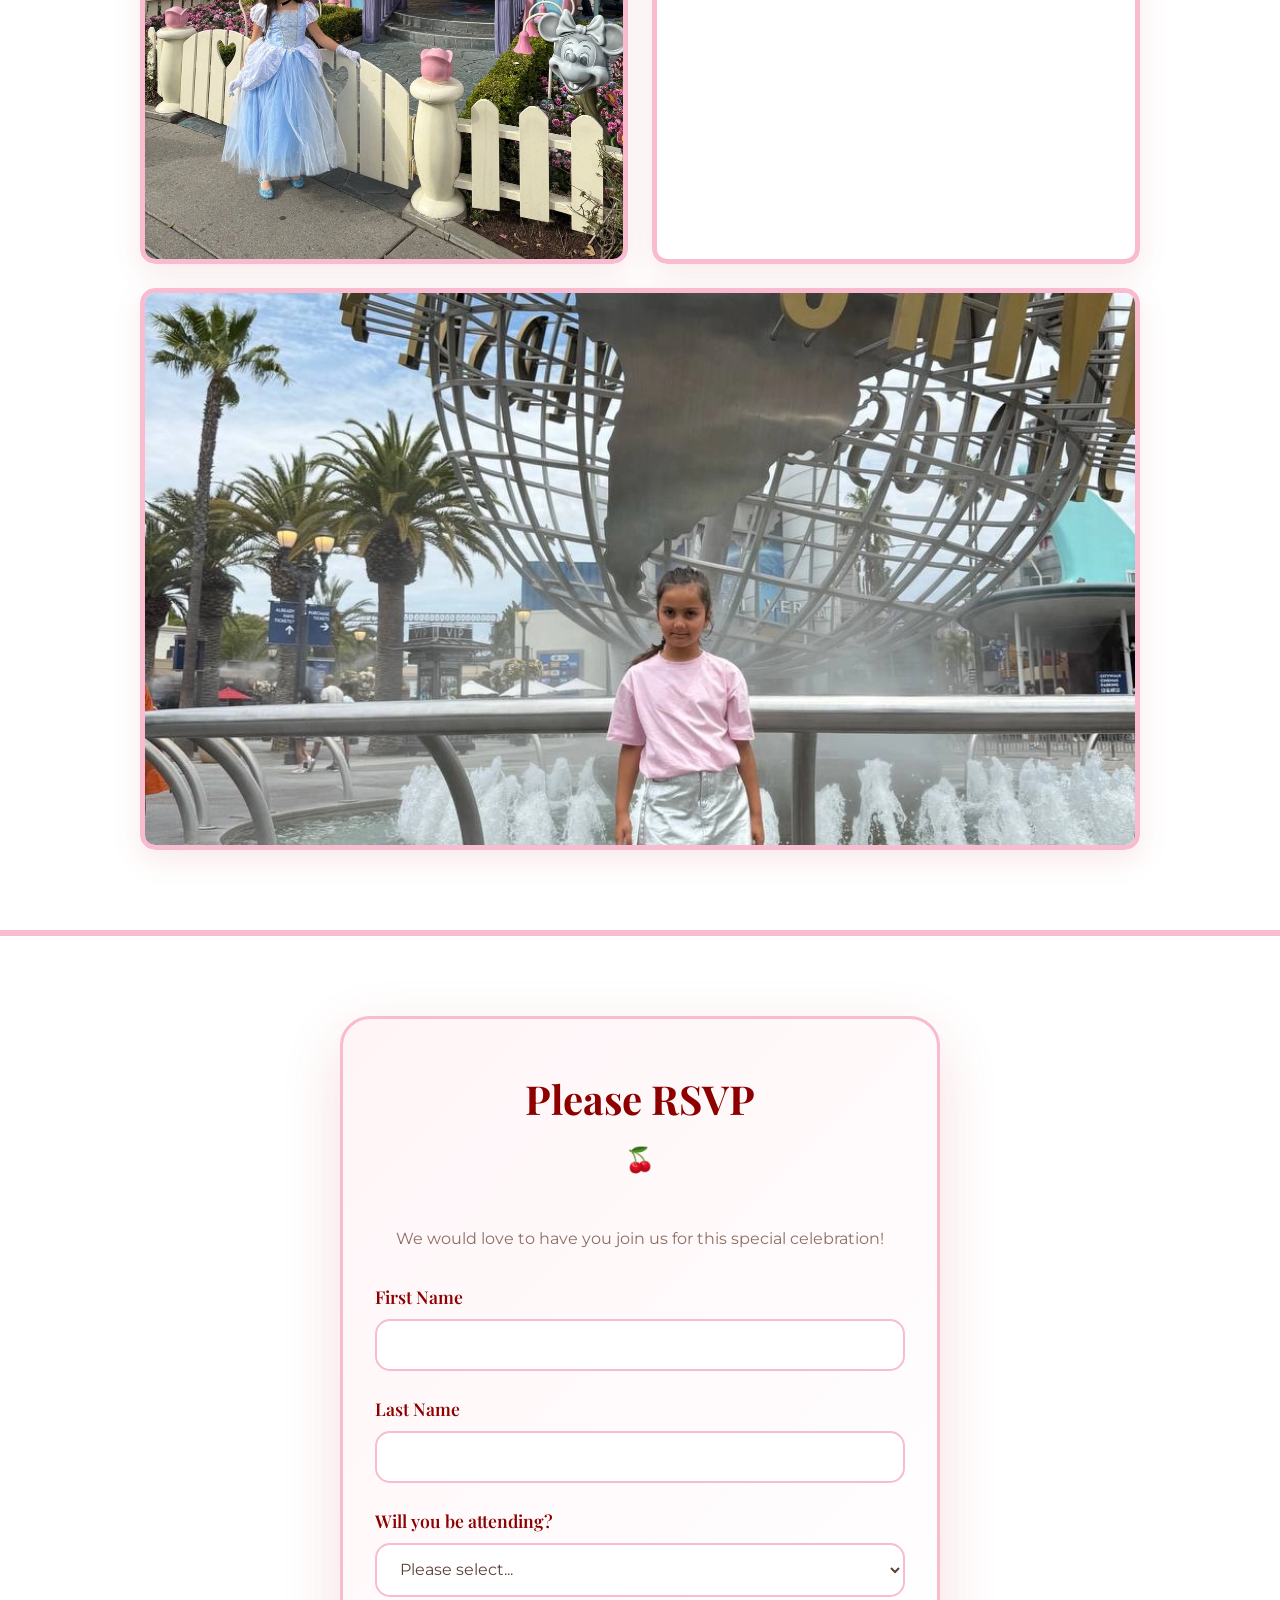
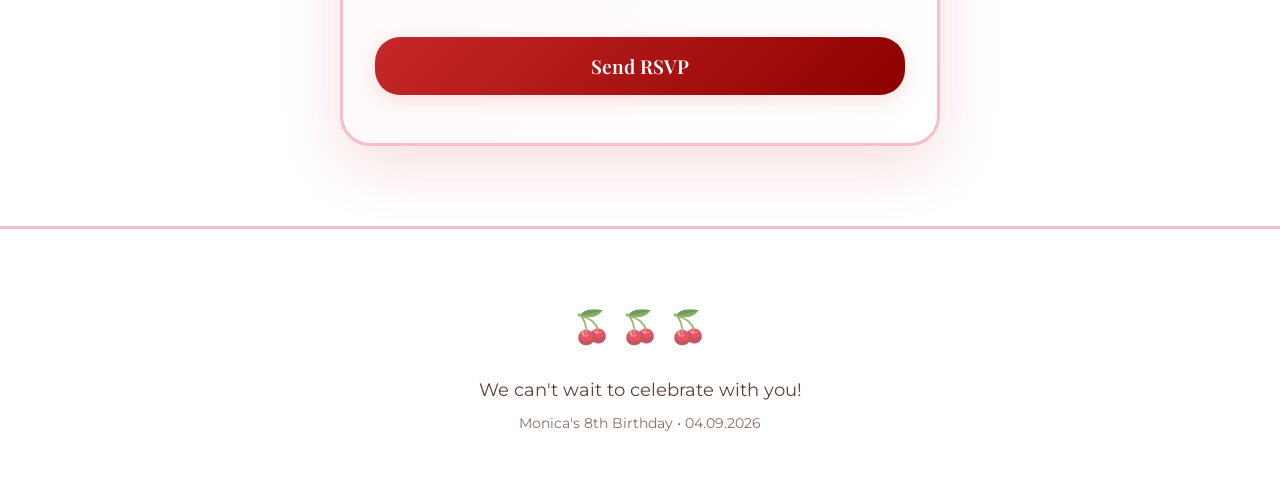
==== commit b55631bd: "fixed images" ====
--- a/index.html
+++ b/index.html
@@ -4,7 +4,7 @@
     <meta charset="UTF-8">
     <meta name="viewport" content="width=device-width, initial-scale=1.0">
     <title>Monica's 8th Birthday Party</title>
-    <link rel="stylesheet" href="style.css?v=20.0">
+    <link rel="stylesheet" href="style.css?v=3.0">
     <link rel="preconnect" href="https://fonts.googleapis.com">
     <link rel="preconnect" href="https://fonts.gstatic.com" crossorigin>
     <link href="https://fonts.googleapis.com/css2?family=Dancing+Script:wght@400;600;700&family=Playfair+Display:wght@400;600;700&family=Montserrat:wght@300;400;500;600&display=swap" rel="stylesheet">
@@ -121,10 +121,10 @@
             <div class="photo-block">
                 <div class="photo-row-top">
                     <div class="photo-vertical fade-in">
-                        <img src="images/Vertical_image_1.webp" alt="Monica's Birthday Memory" class="photo-img">
-                    </div>
-                    <div class="photo-vertical fade-in">
-                        <img src="images/Vertical_image_2.webp" alt="Monica's Birthday Memory" class="photo-img">
+                        <img src="images/Vertical_Image_1.webp" alt="Monica's Birthday Memory" class="photo-img">
+                    </div>
+                    <div class="photo-vertical fade-in">
+                        <img src="images/Vertical_Image_2.webp" alt="Monica's Birthday Memory" class="photo-img">
                     </div>
                 </div>
                 <div class="photo-row-bottom">
@@ -165,7 +165,7 @@
                         <img src="images/Vertical_Imahe_3.webp" alt="Monica's Birthday Memory" class="photo-img">
                     </div>
                     <div class="photo-vertical fade-in">
-                        <img src="images/Vertical_image_4.webp" alt="Monica's Birthday Memory" class="photo-img">
+                        <img src="images/Vertical_Image_4.webp" alt="Monica's Birthday Memory" class="photo-img">
                     </div>
                 </div>
                 <div class="photo-row-bottom">
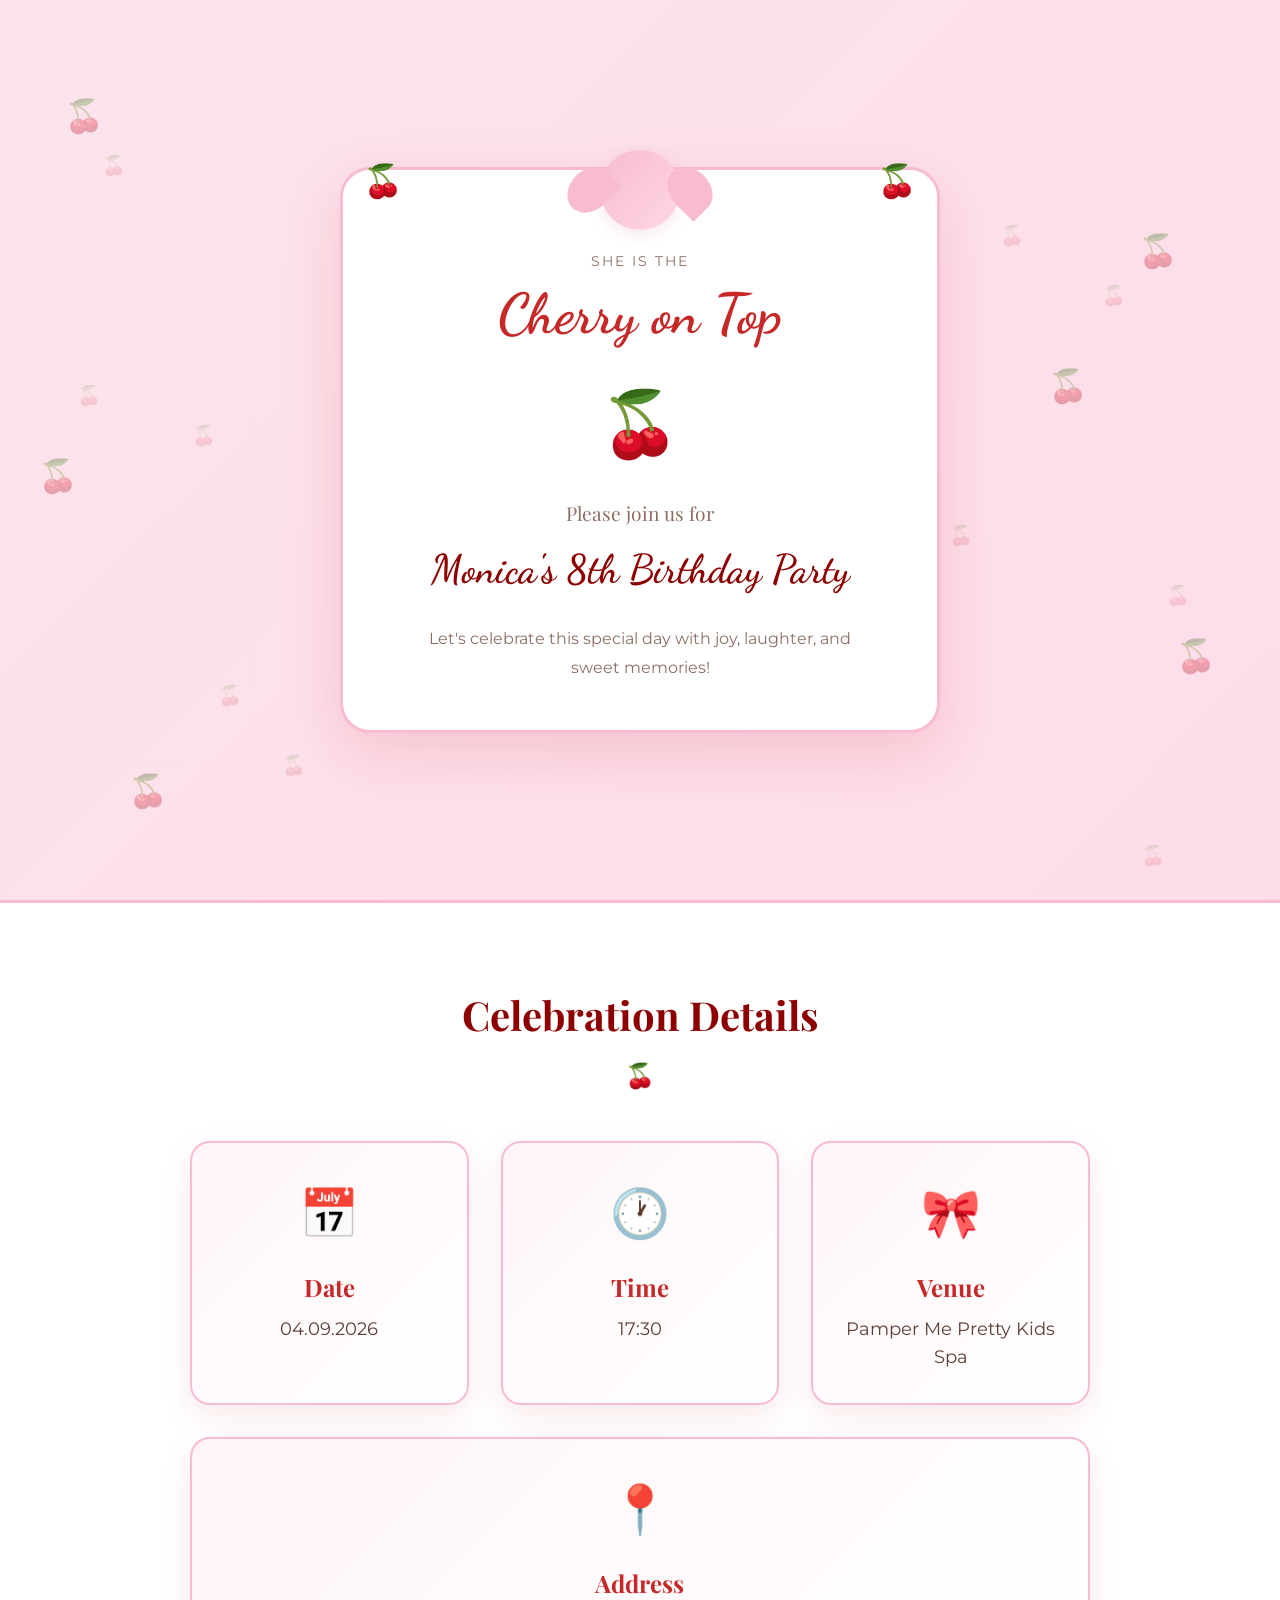
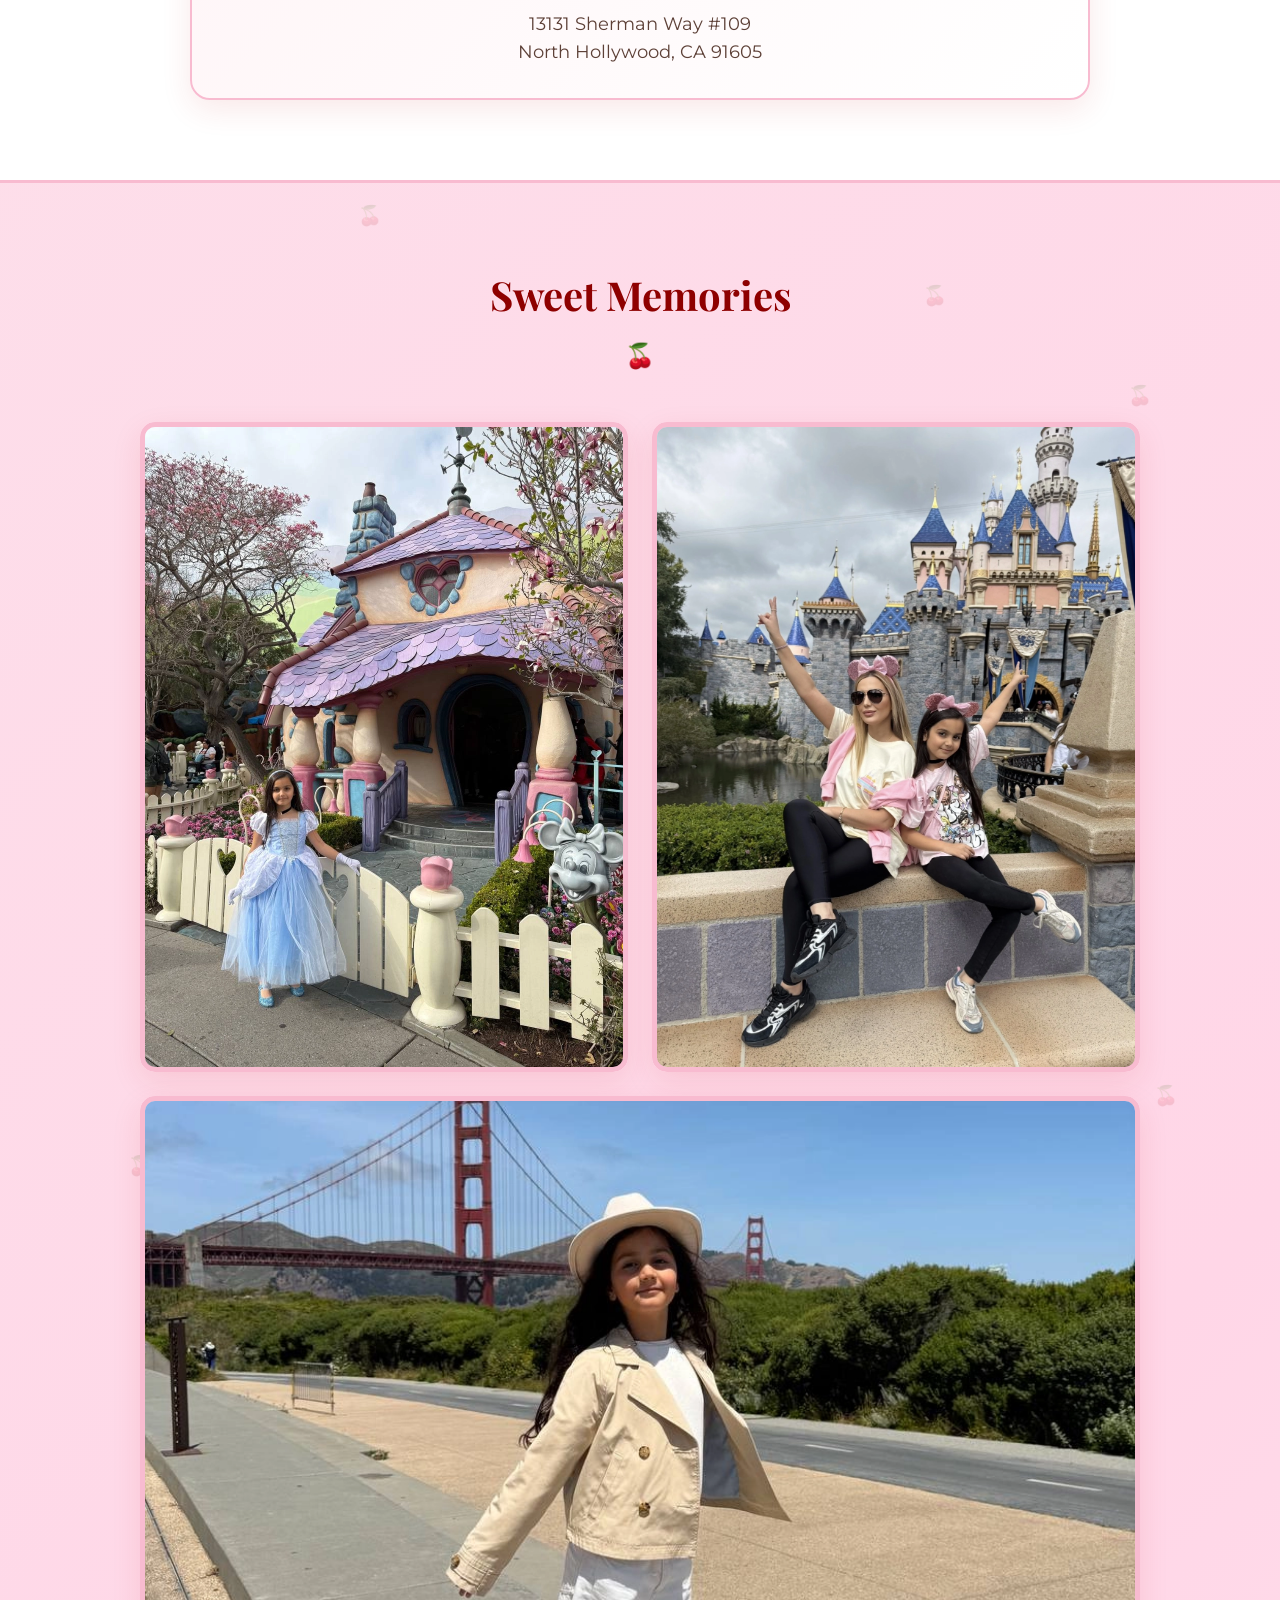
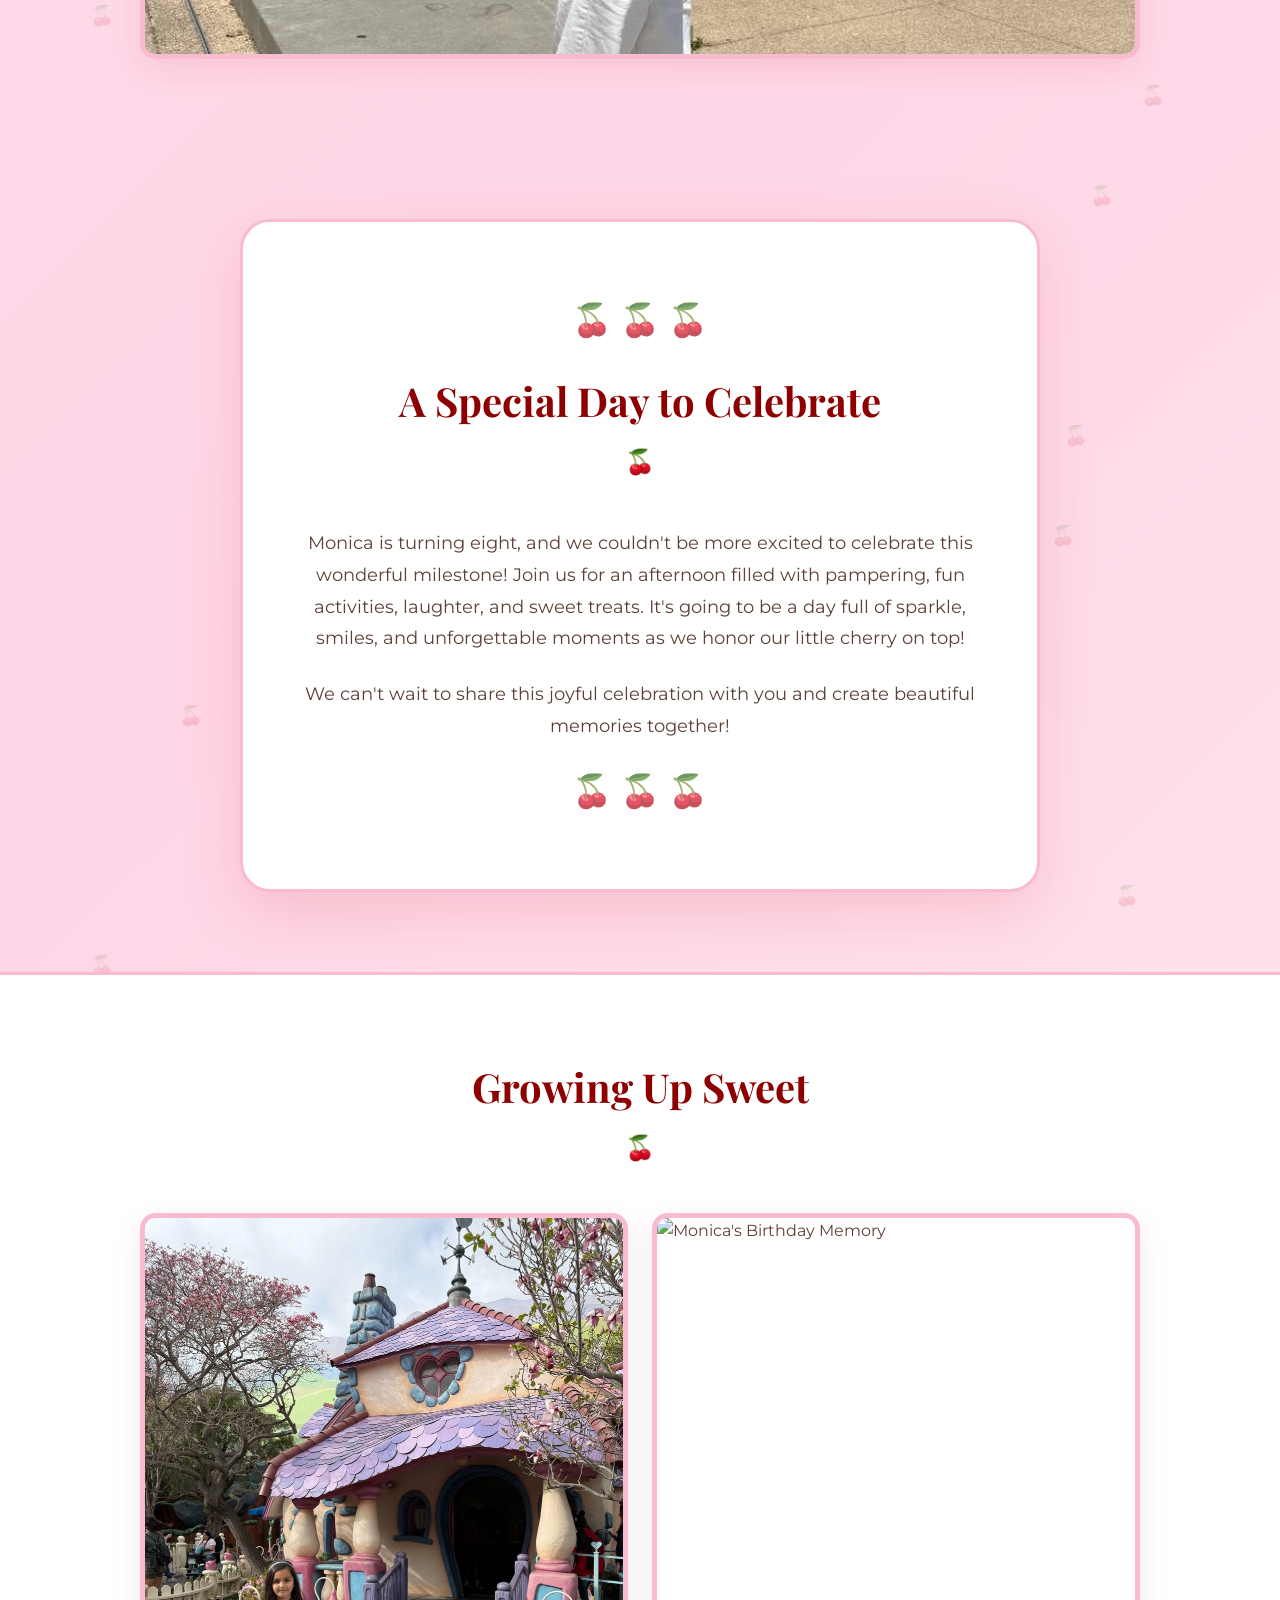
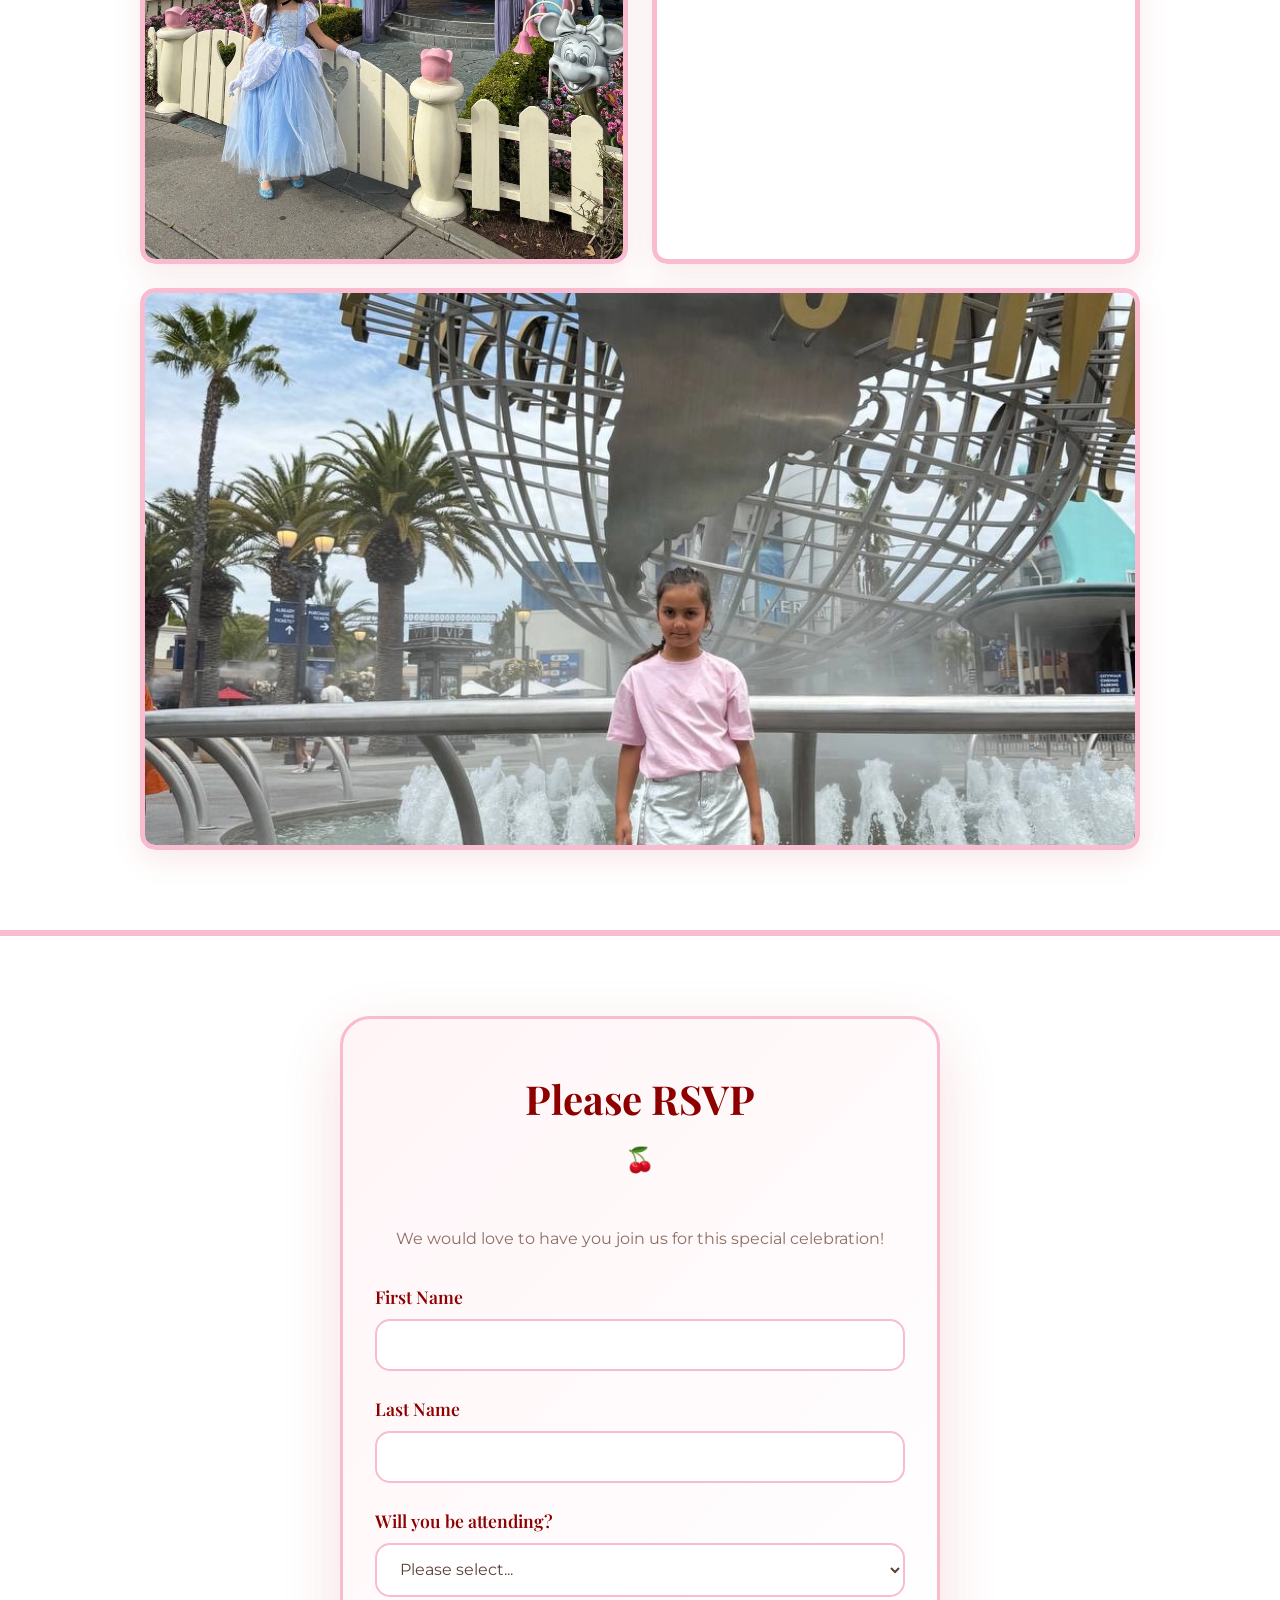
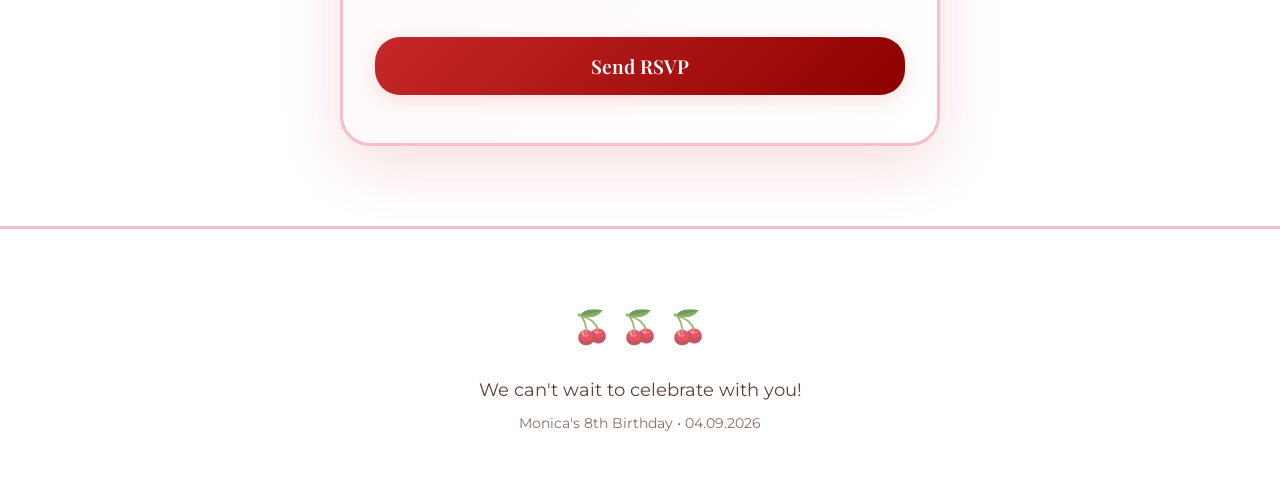
==== commit d71d8fb4: "fixed images" ====
--- a/index.html
+++ b/index.html
@@ -4,7 +4,7 @@
     <meta charset="UTF-8">
     <meta name="viewport" content="width=device-width, initial-scale=1.0">
     <title>Monica's 8th Birthday Party</title>
-    <link rel="stylesheet" href="style.css?v=3.0">
+    <link rel="stylesheet" href="style.css?v=4.0">
     <link rel="preconnect" href="https://fonts.googleapis.com">
     <link rel="preconnect" href="https://fonts.gstatic.com" crossorigin>
     <link href="https://fonts.googleapis.com/css2?family=Dancing+Script:wght@400;600;700&family=Playfair+Display:wght@400;600;700&family=Montserrat:wght@300;400;500;600&display=swap" rel="stylesheet">
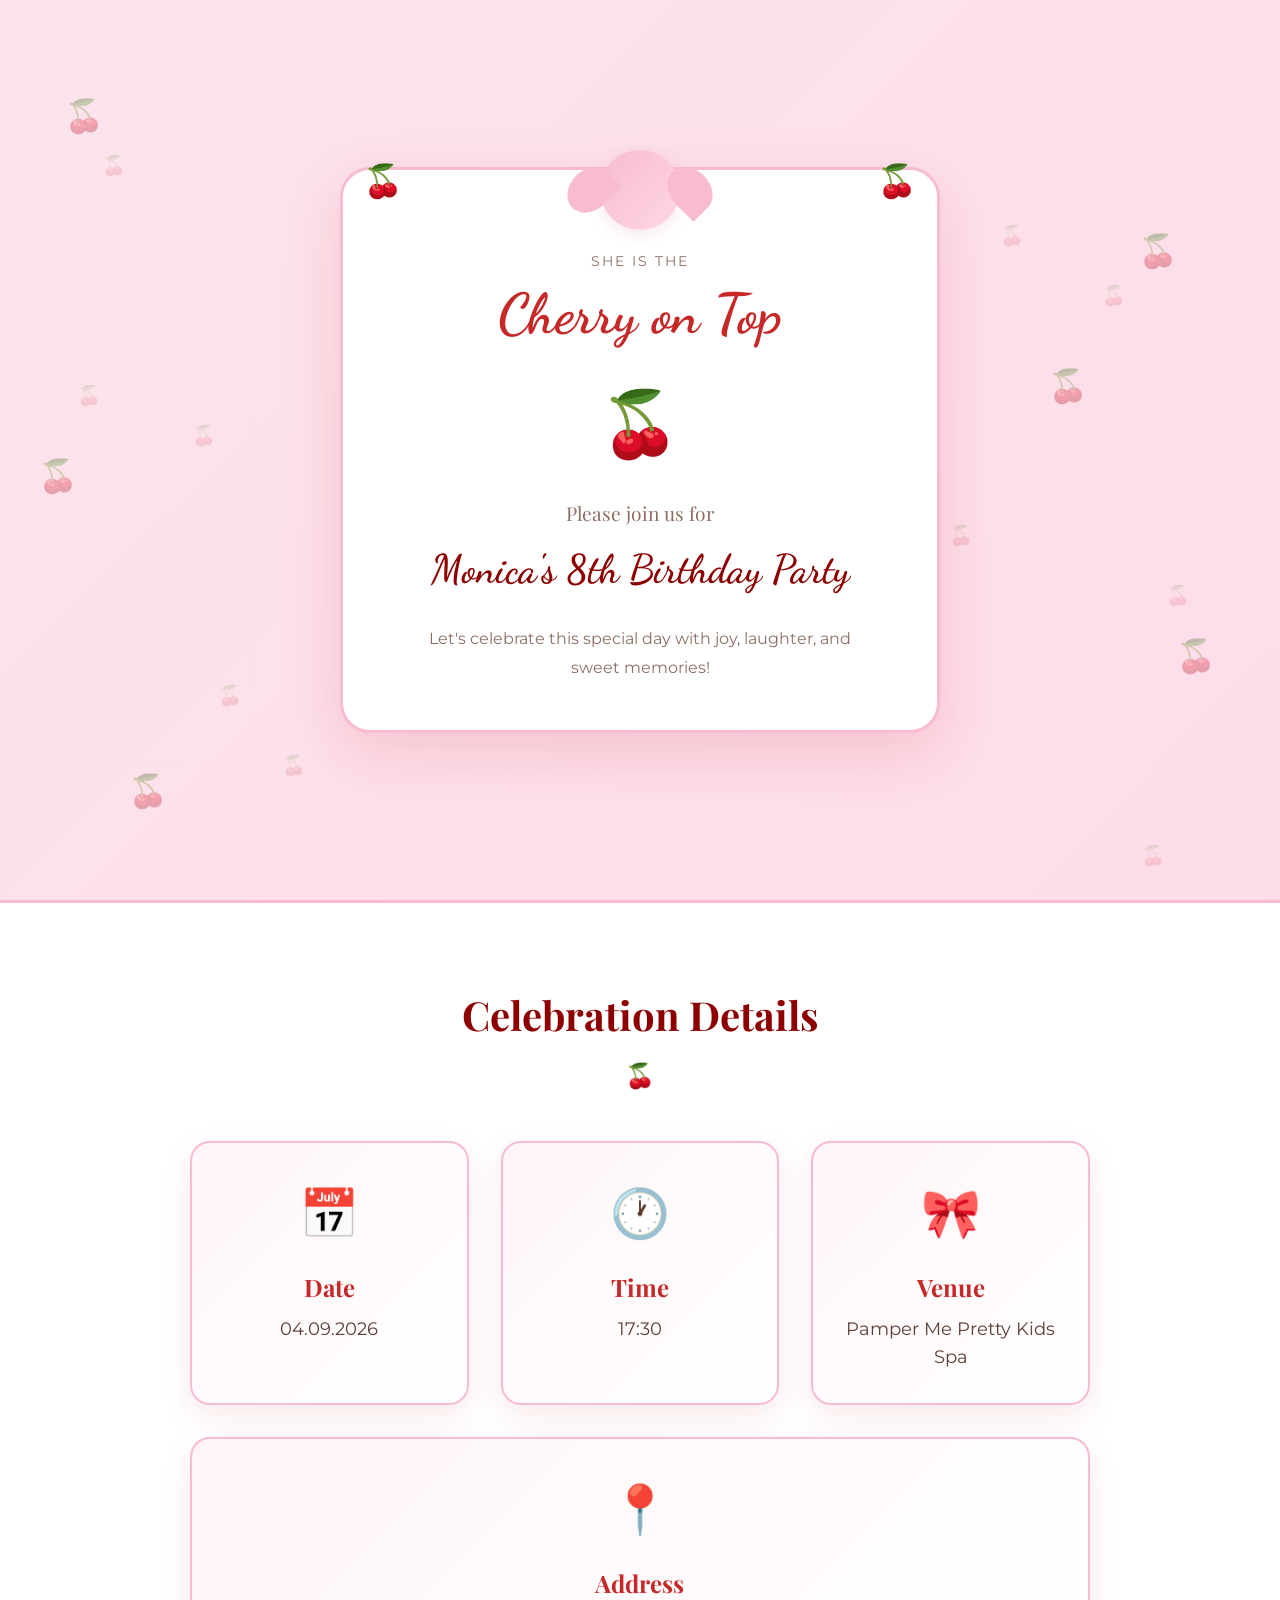
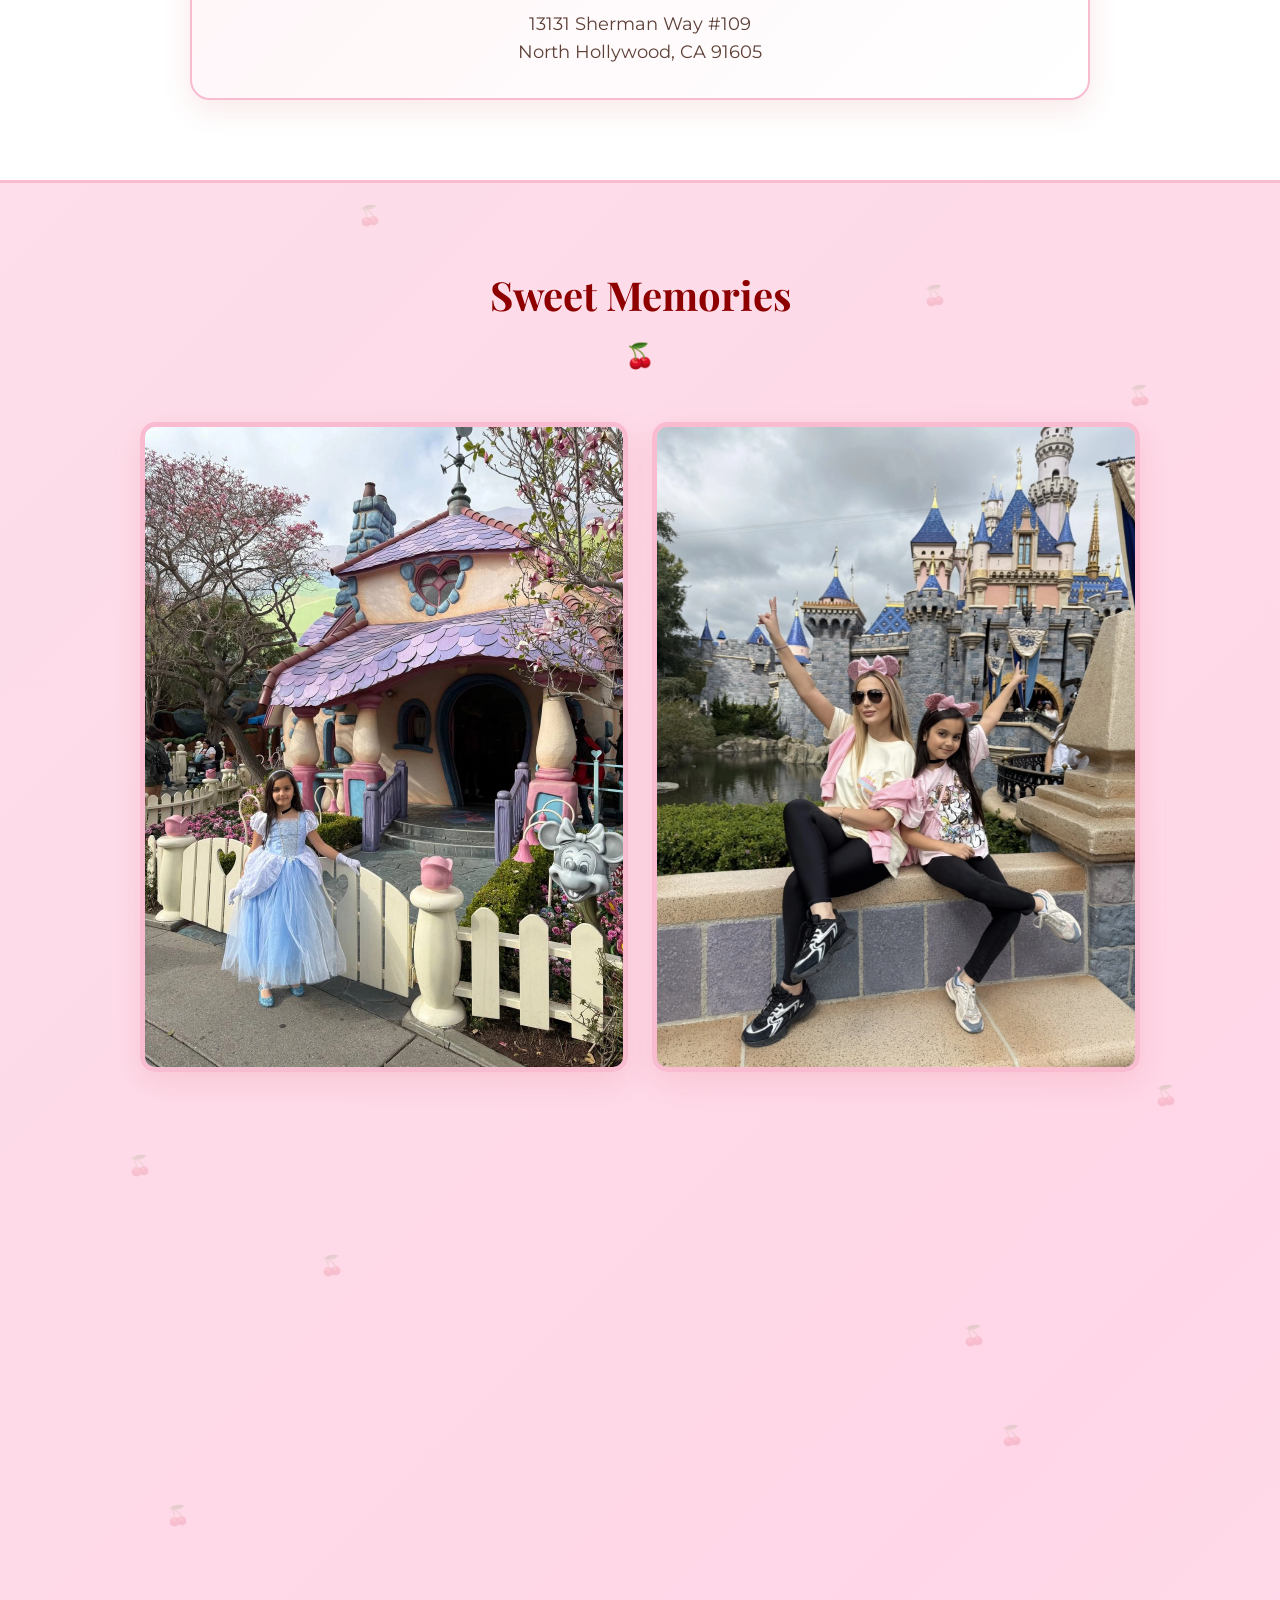
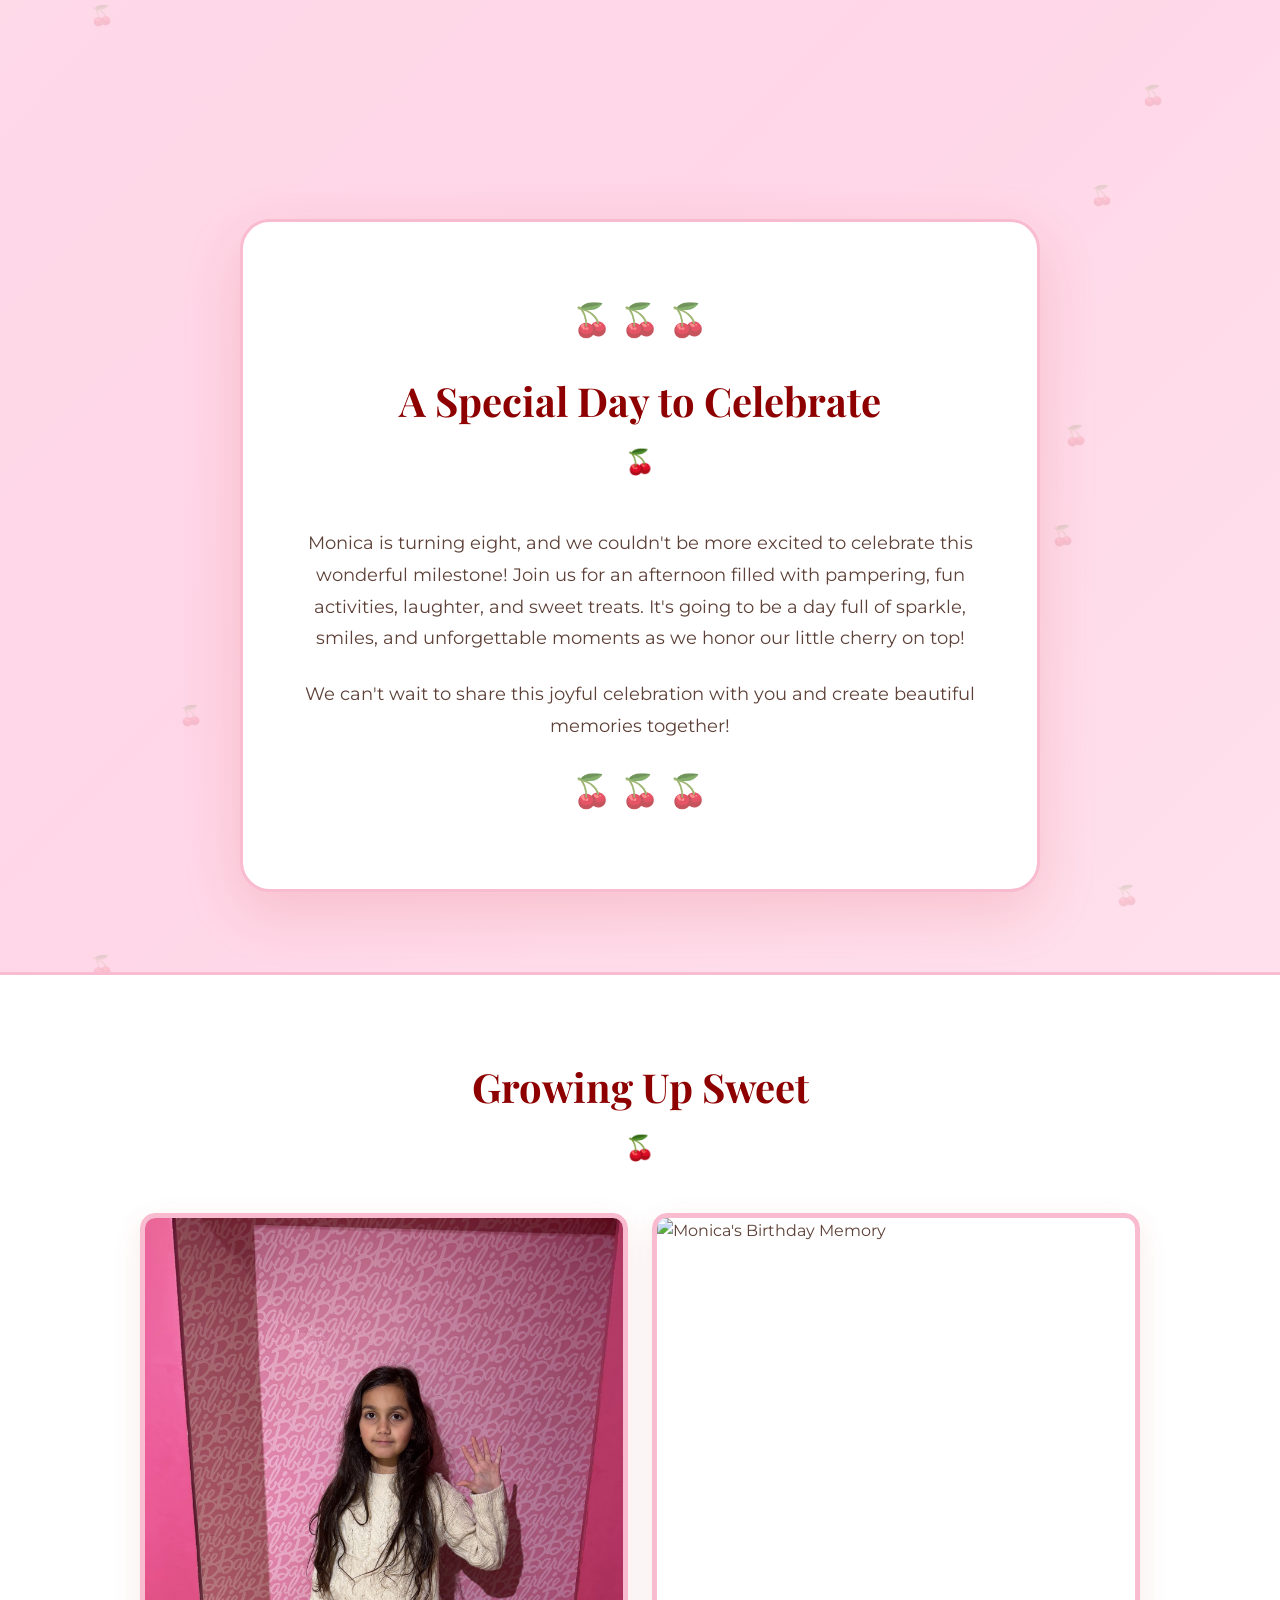
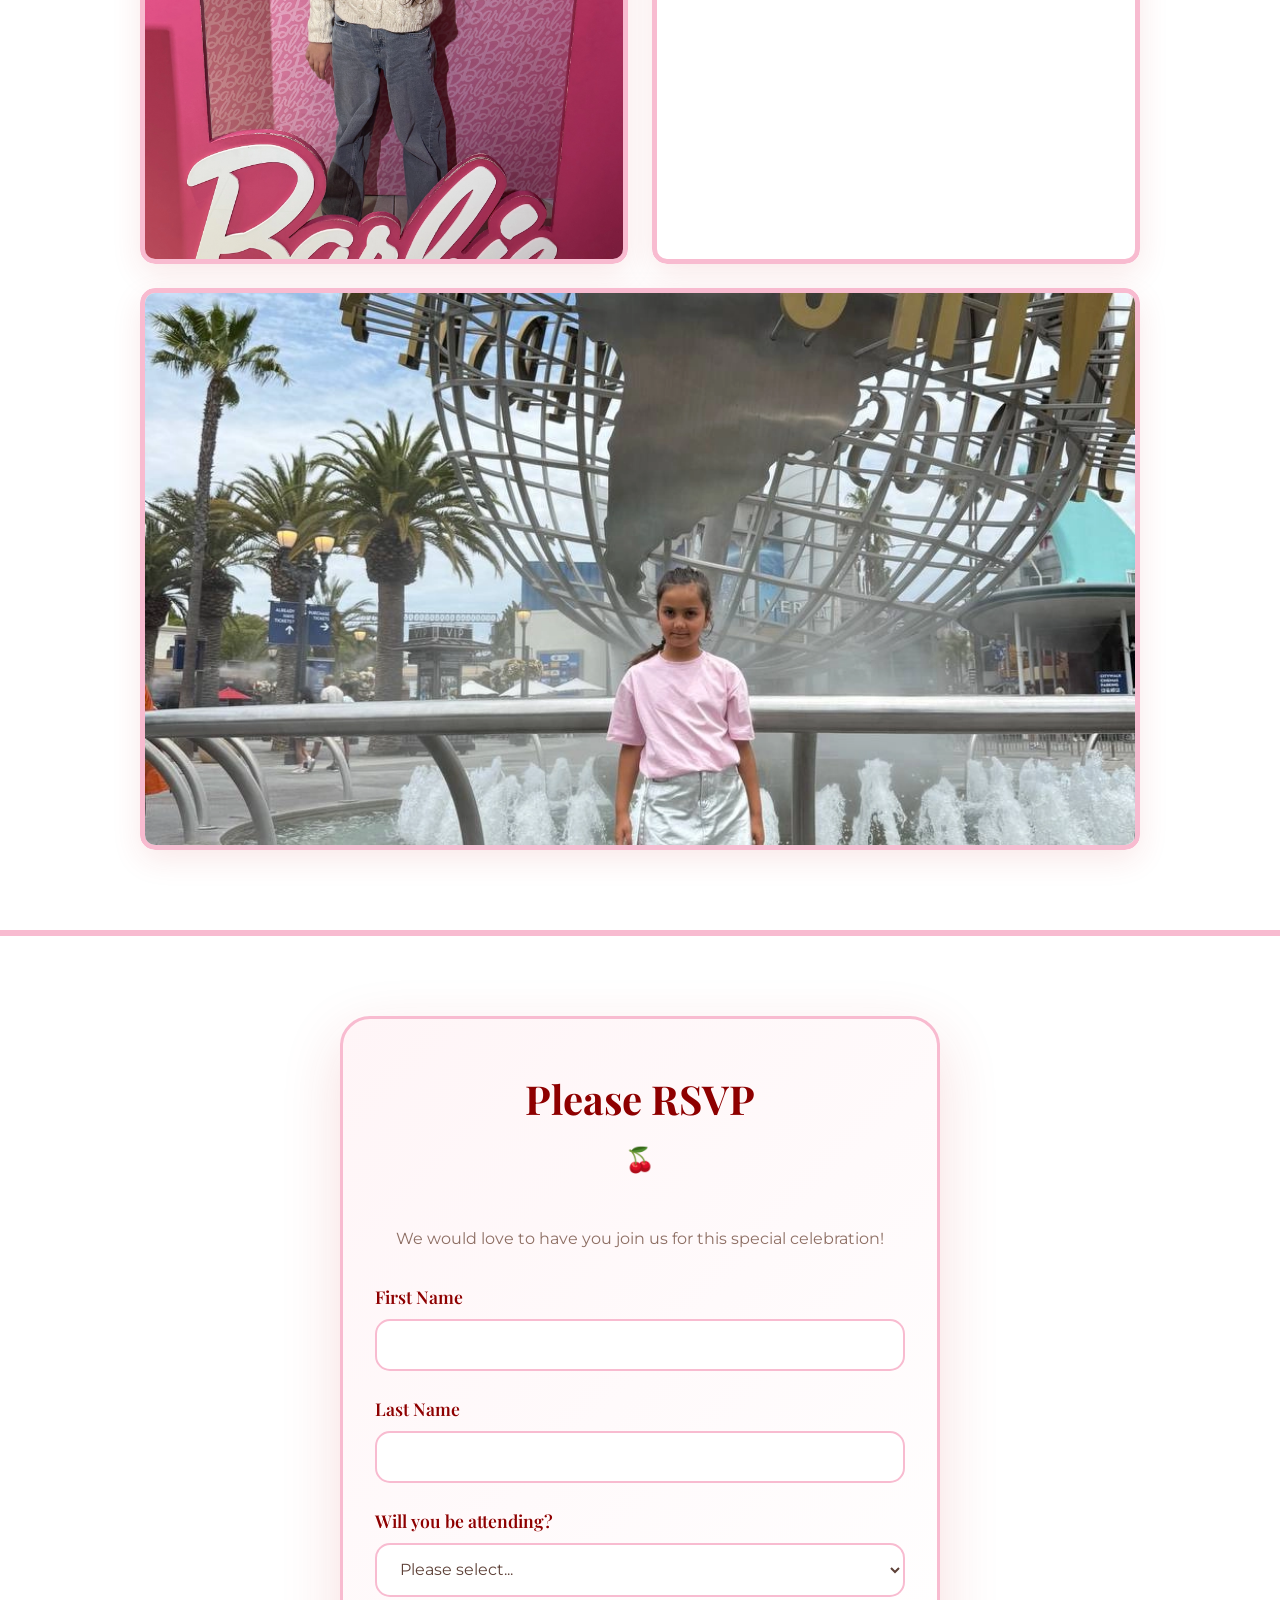
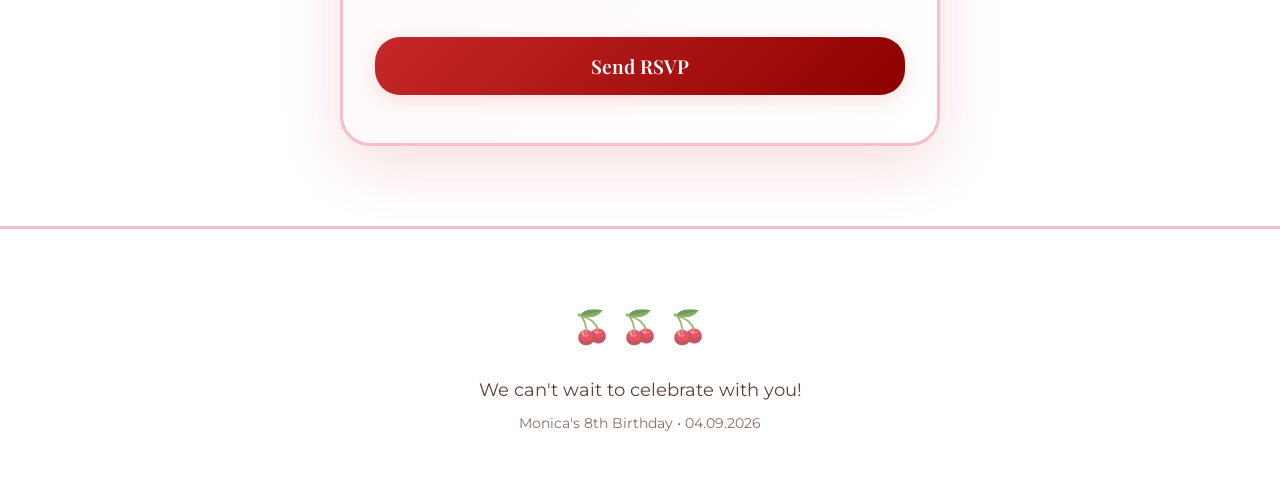
==== commit e3c2efc2: "fixed images" ====
--- a/index.html
+++ b/index.html
@@ -162,7 +162,7 @@
             <div class="photo-block">
                 <div class="photo-row-top">
                     <div class="photo-vertical fade-in">
-                        <img src="images/Vertical_Imahe_3.webp" alt="Monica's Birthday Memory" class="photo-img">
+                        <img src="images/Vertical_Image_3.webp" alt="Monica's Birthday Memory" class="photo-img">
                     </div>
                     <div class="photo-vertical fade-in">
                         <img src="images/Vertical_Image_4.webp" alt="Monica's Birthday Memory" class="photo-img">
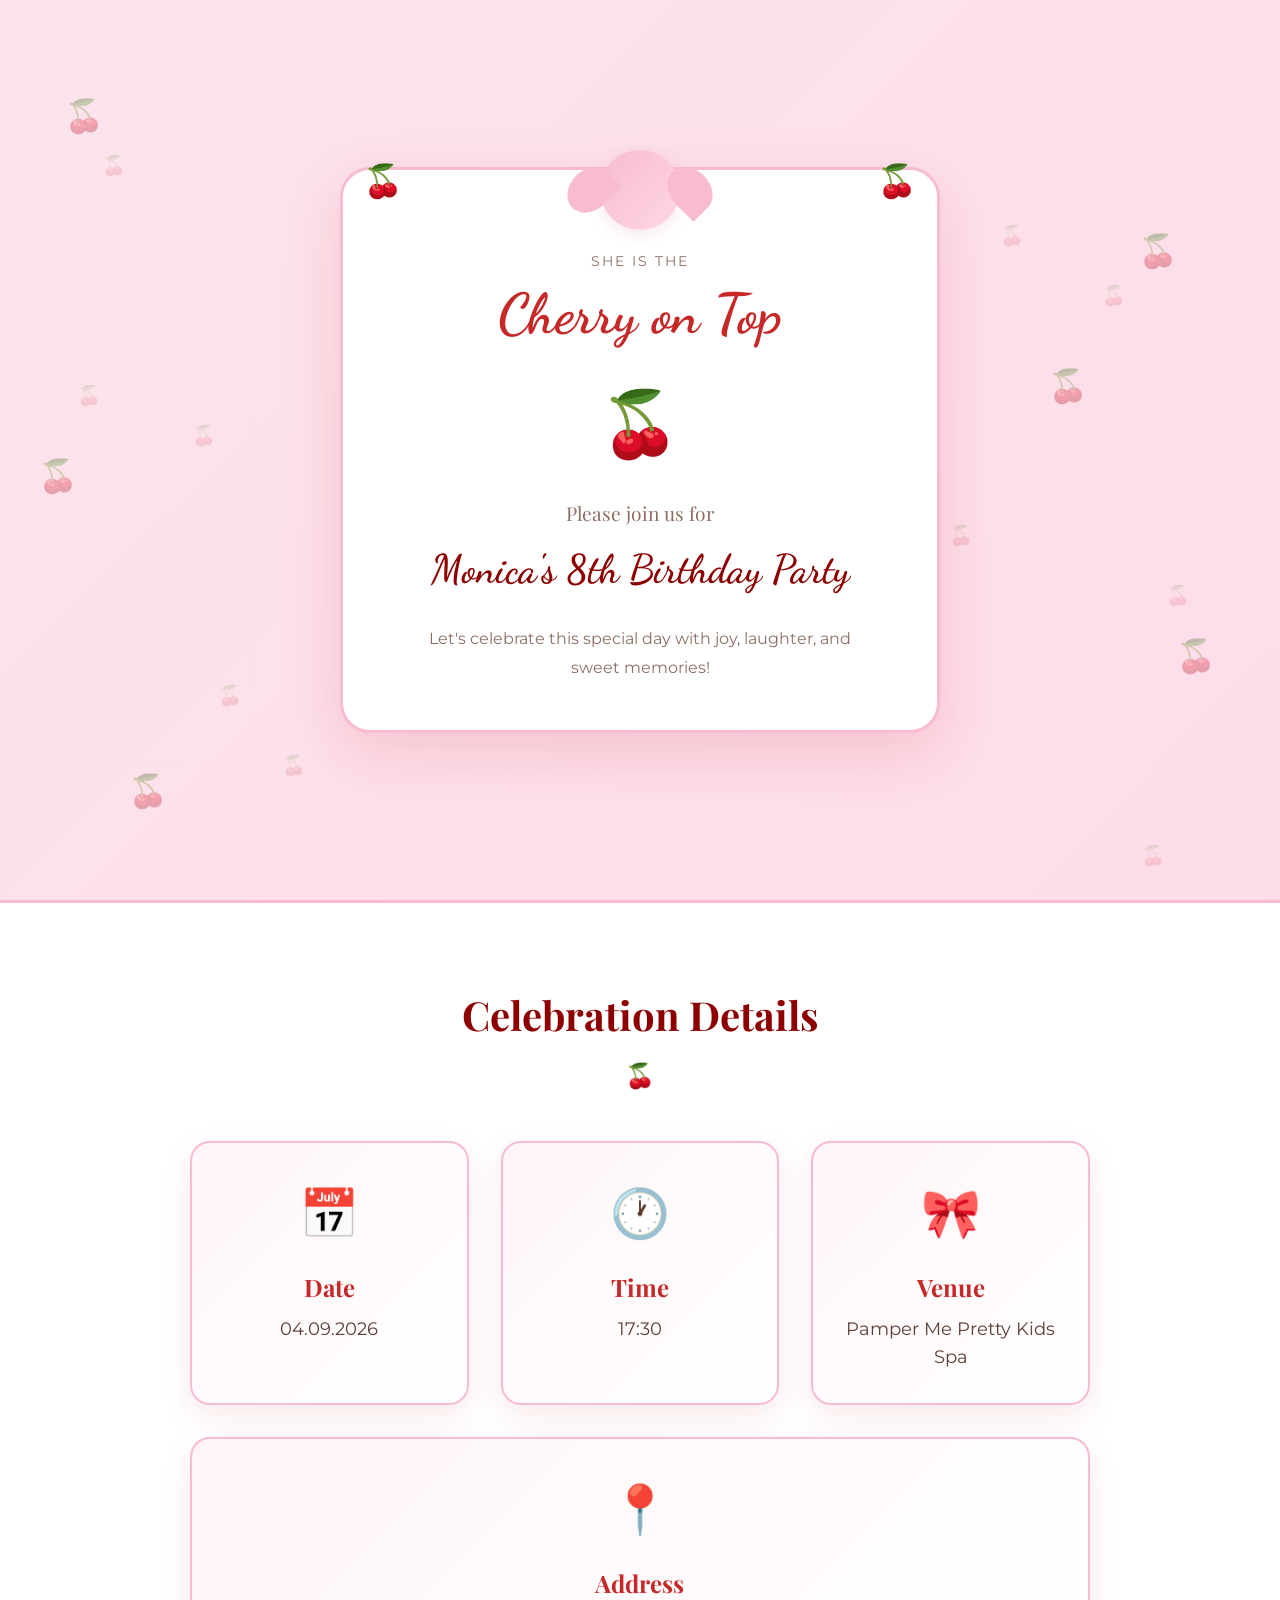
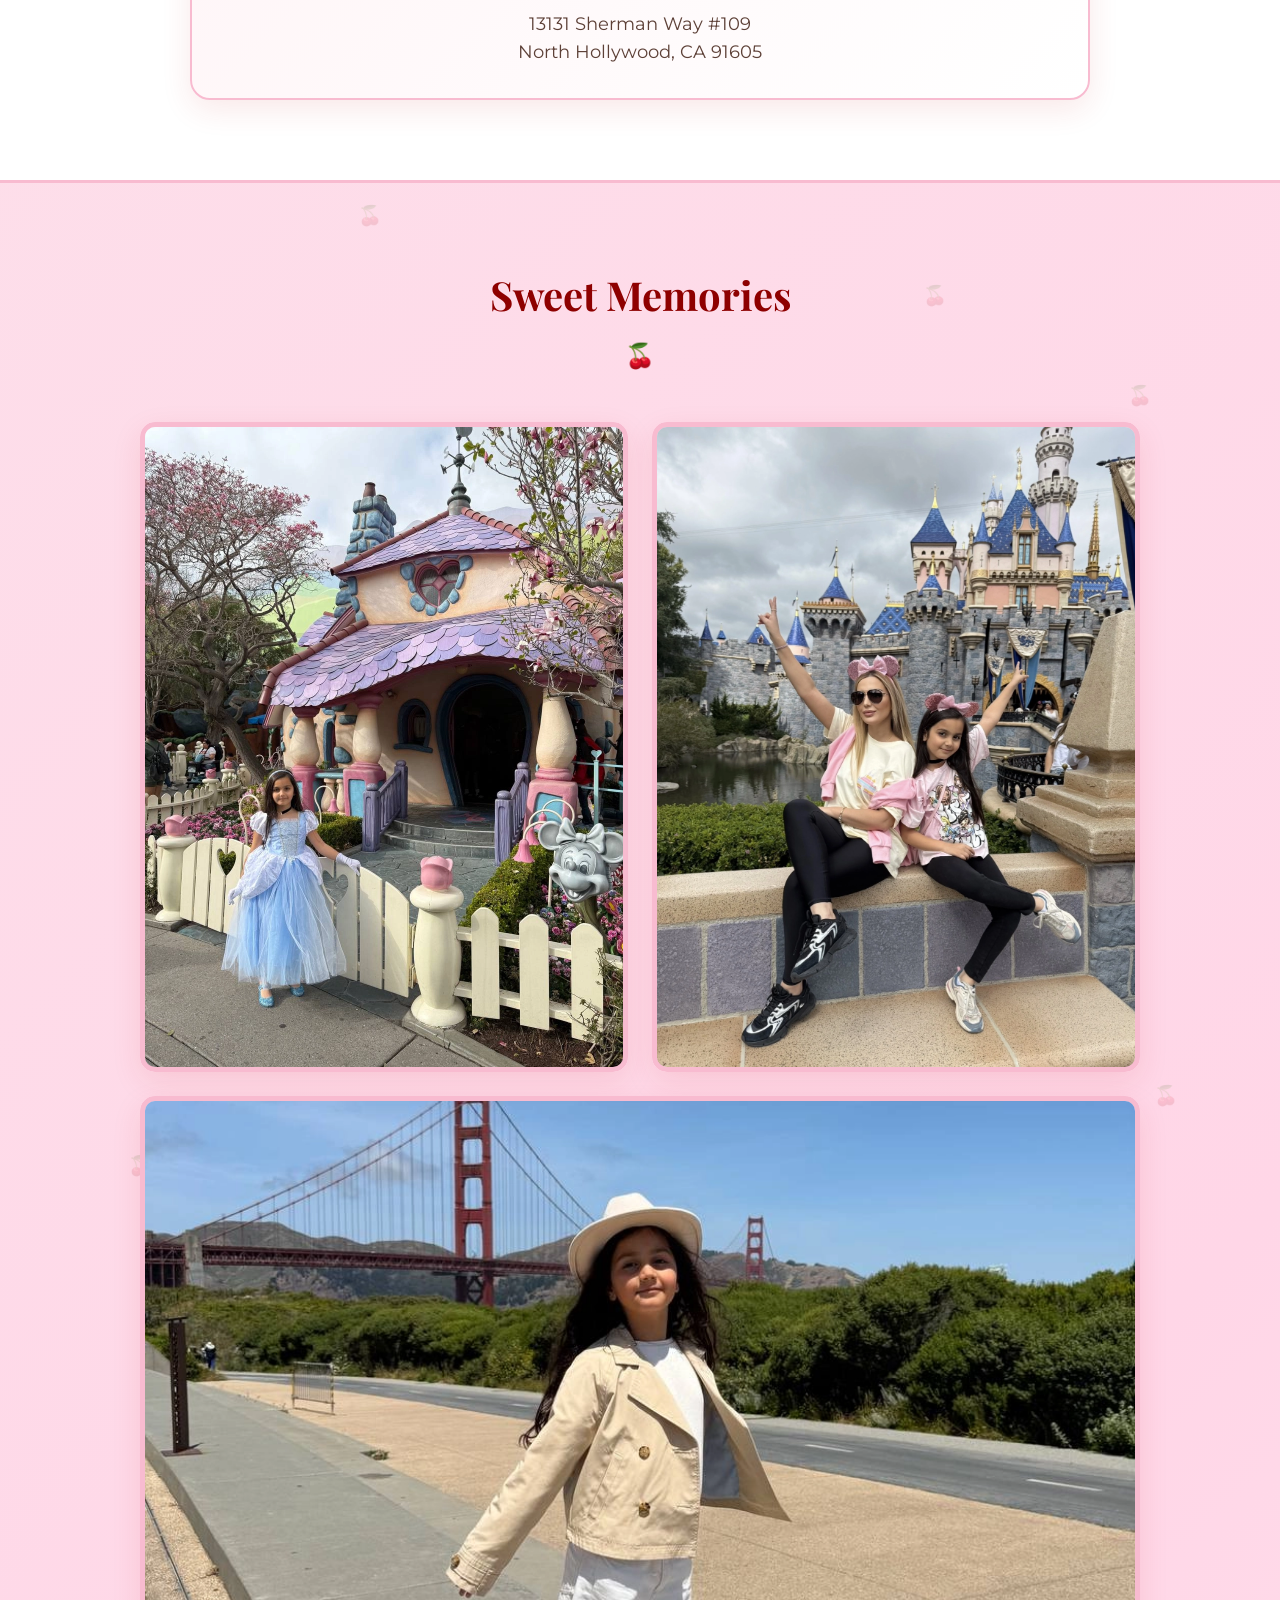
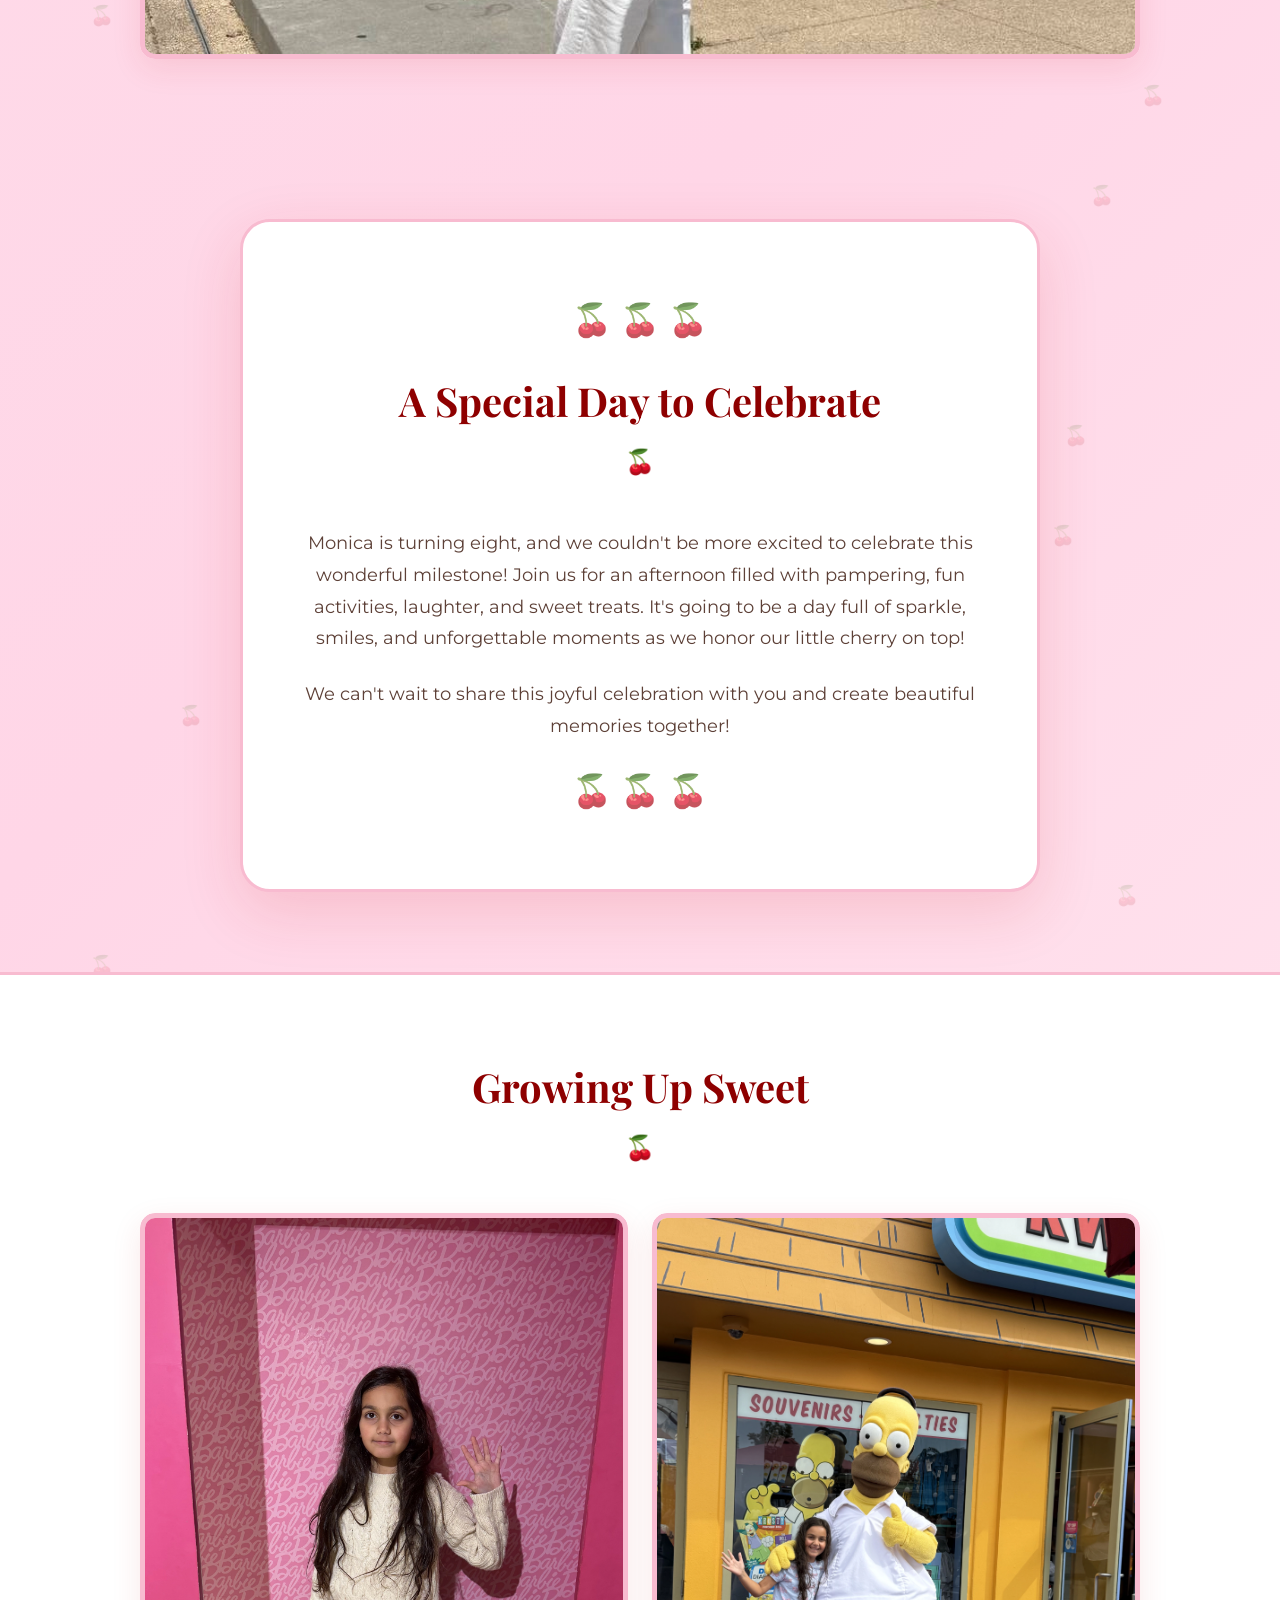
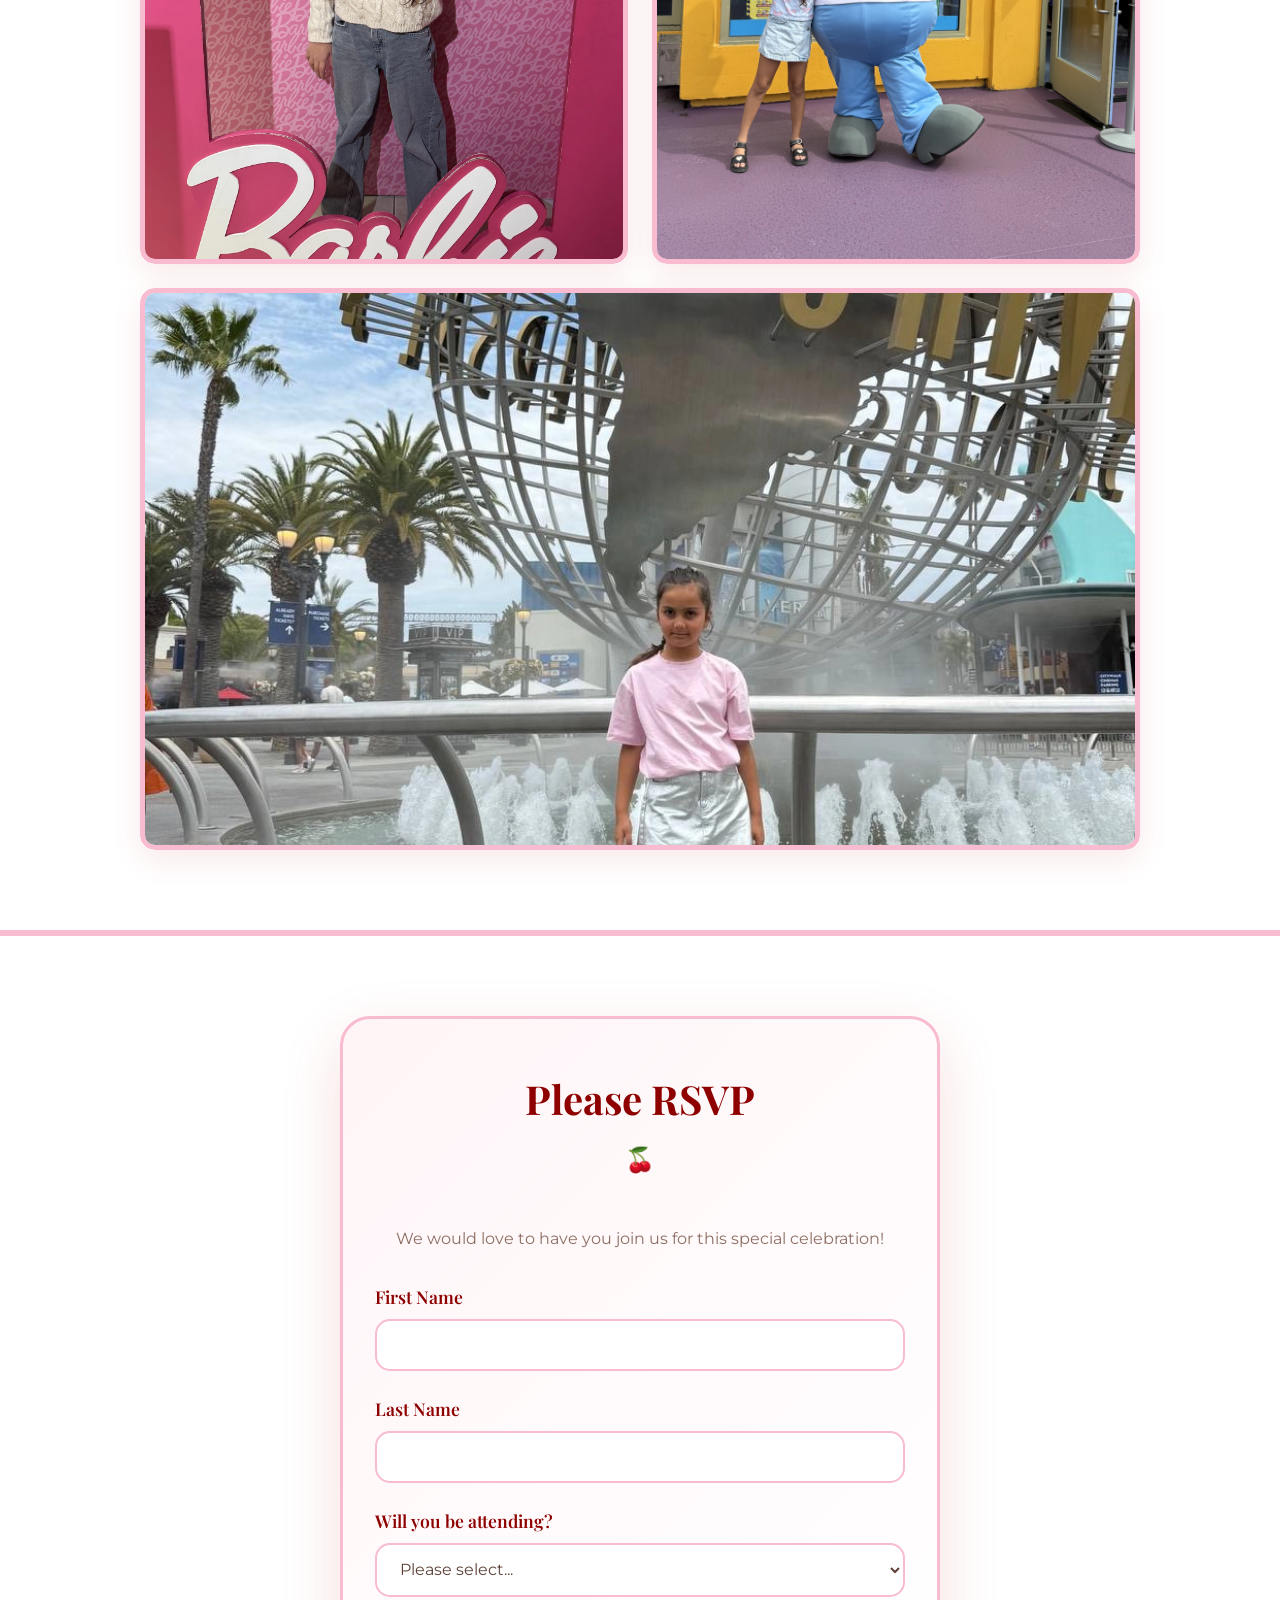
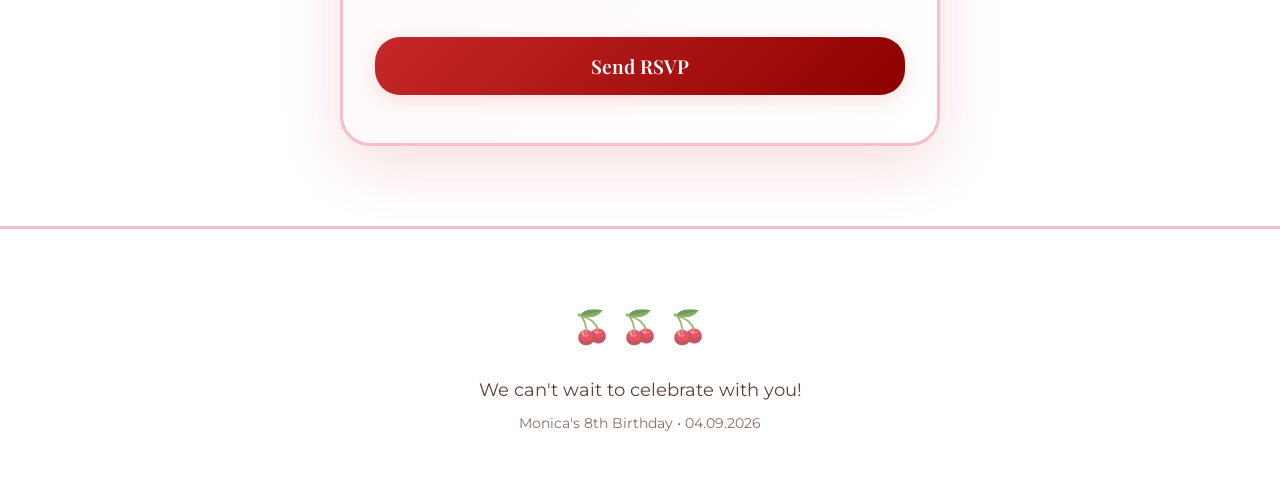
==== commit 12f2ede8: "fixed images" ====
--- a/index.html
+++ b/index.html
@@ -4,7 +4,7 @@
     <meta charset="UTF-8">
     <meta name="viewport" content="width=device-width, initial-scale=1.0">
     <title>Monica's 8th Birthday Party</title>
-    <link rel="stylesheet" href="style.css?v=4.0">
+    <link rel="stylesheet" href="style.css?v=5.0">
     <link rel="preconnect" href="https://fonts.googleapis.com">
     <link rel="preconnect" href="https://fonts.gstatic.com" crossorigin>
     <link href="https://fonts.googleapis.com/css2?family=Dancing+Script:wght@400;600;700&family=Playfair+Display:wght@400;600;700&family=Montserrat:wght@300;400;500;600&display=swap" rel="stylesheet">
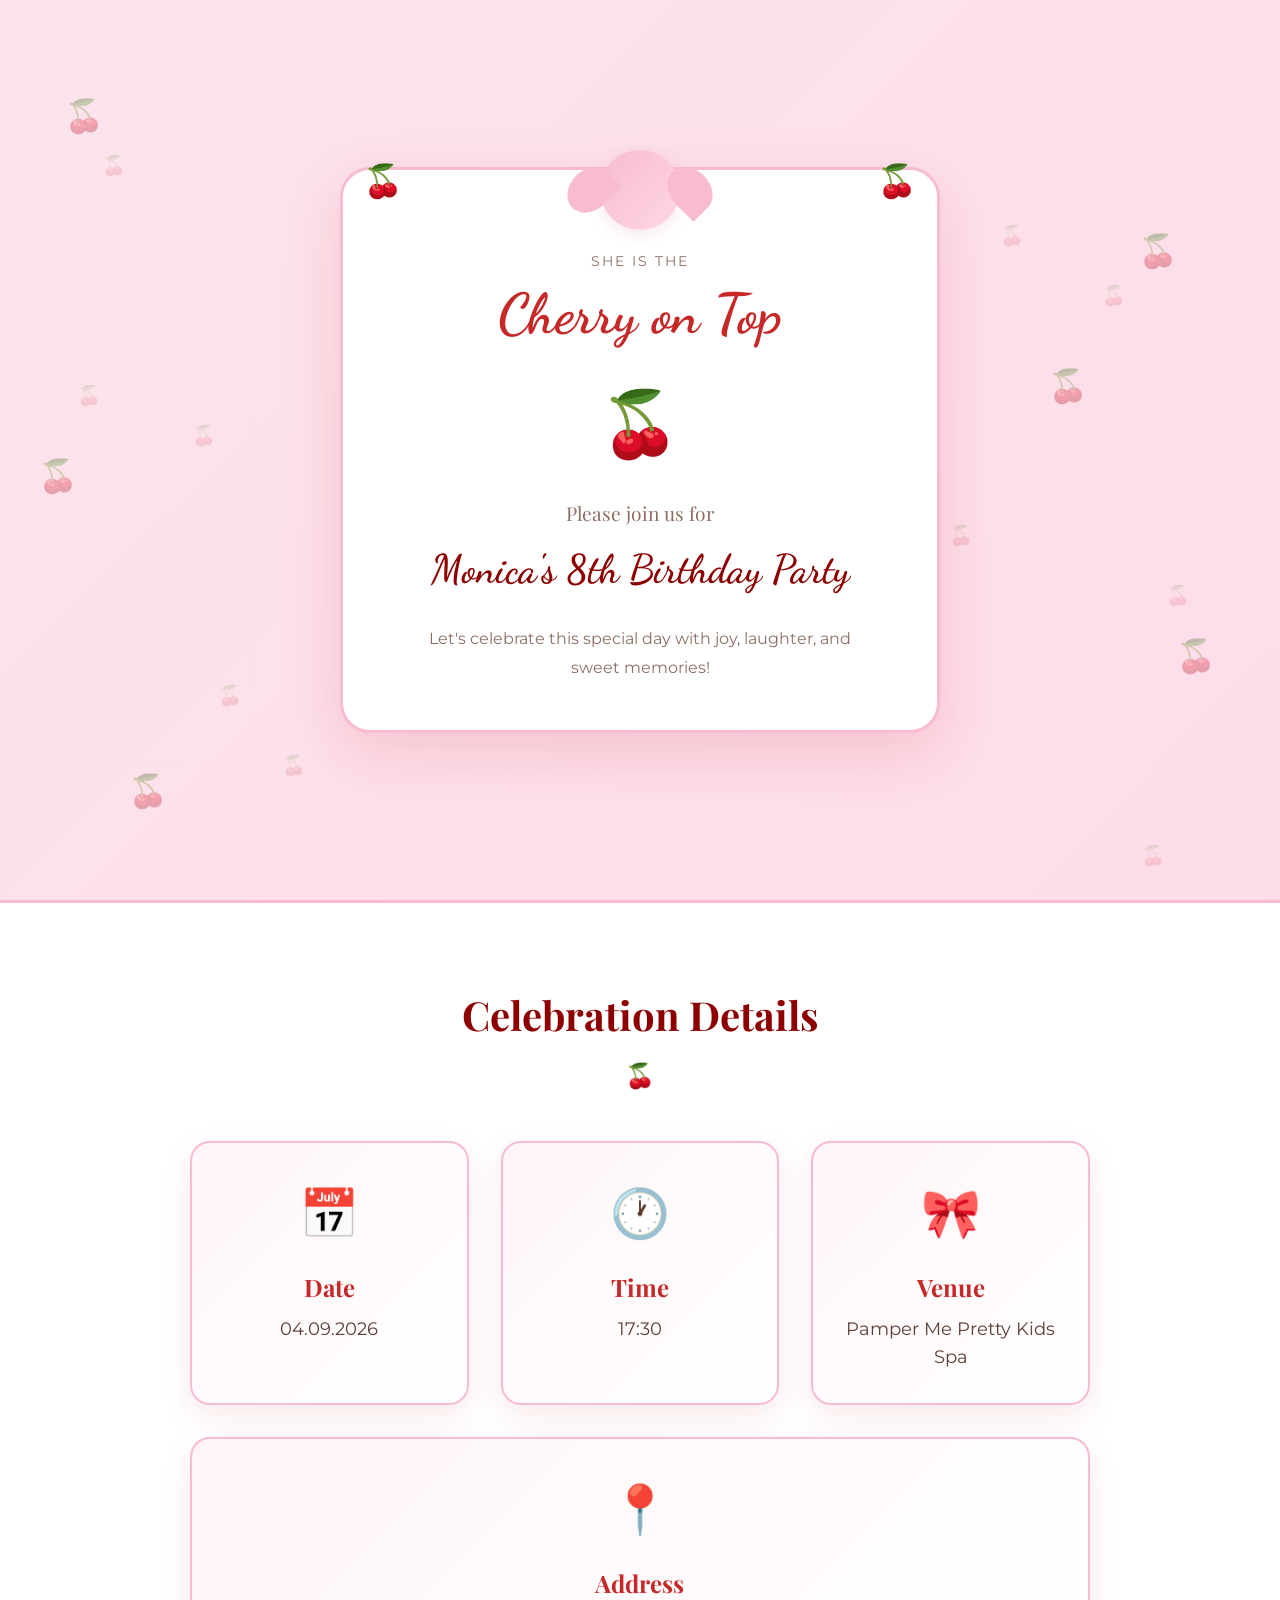
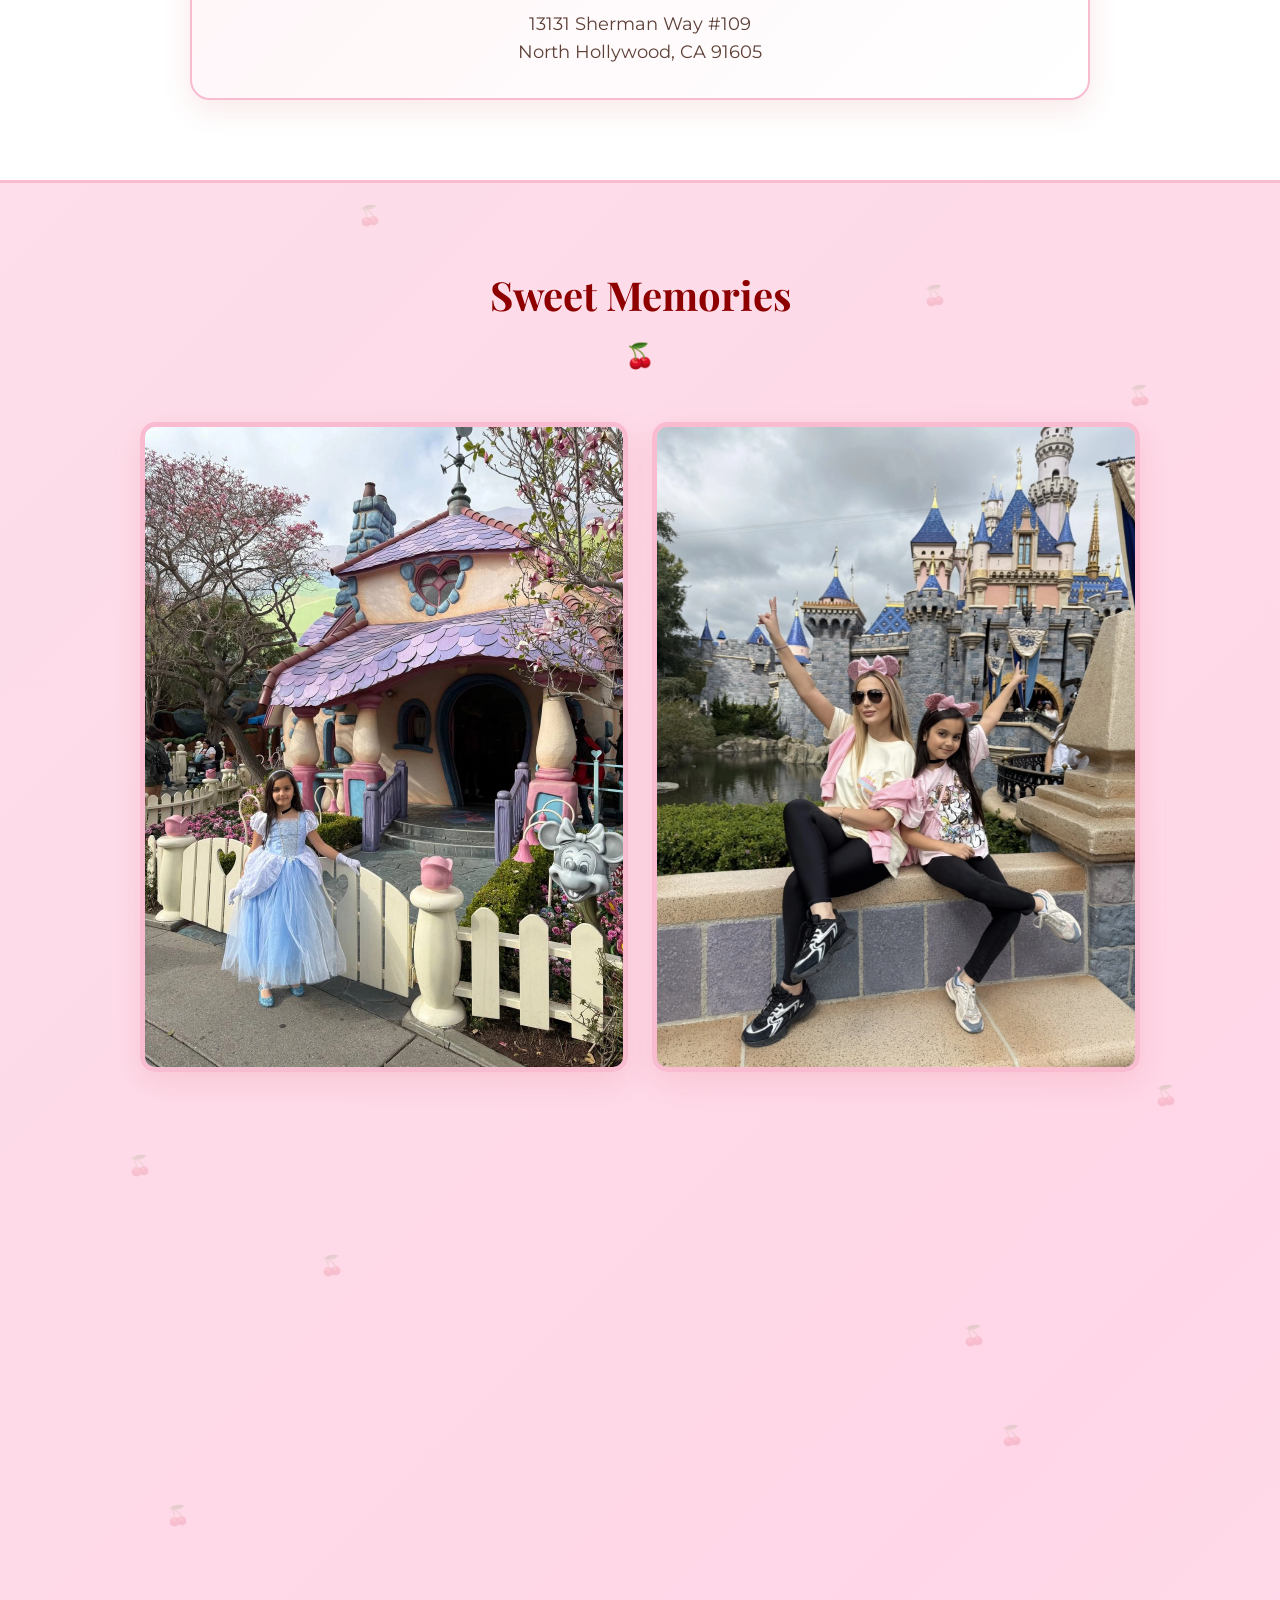
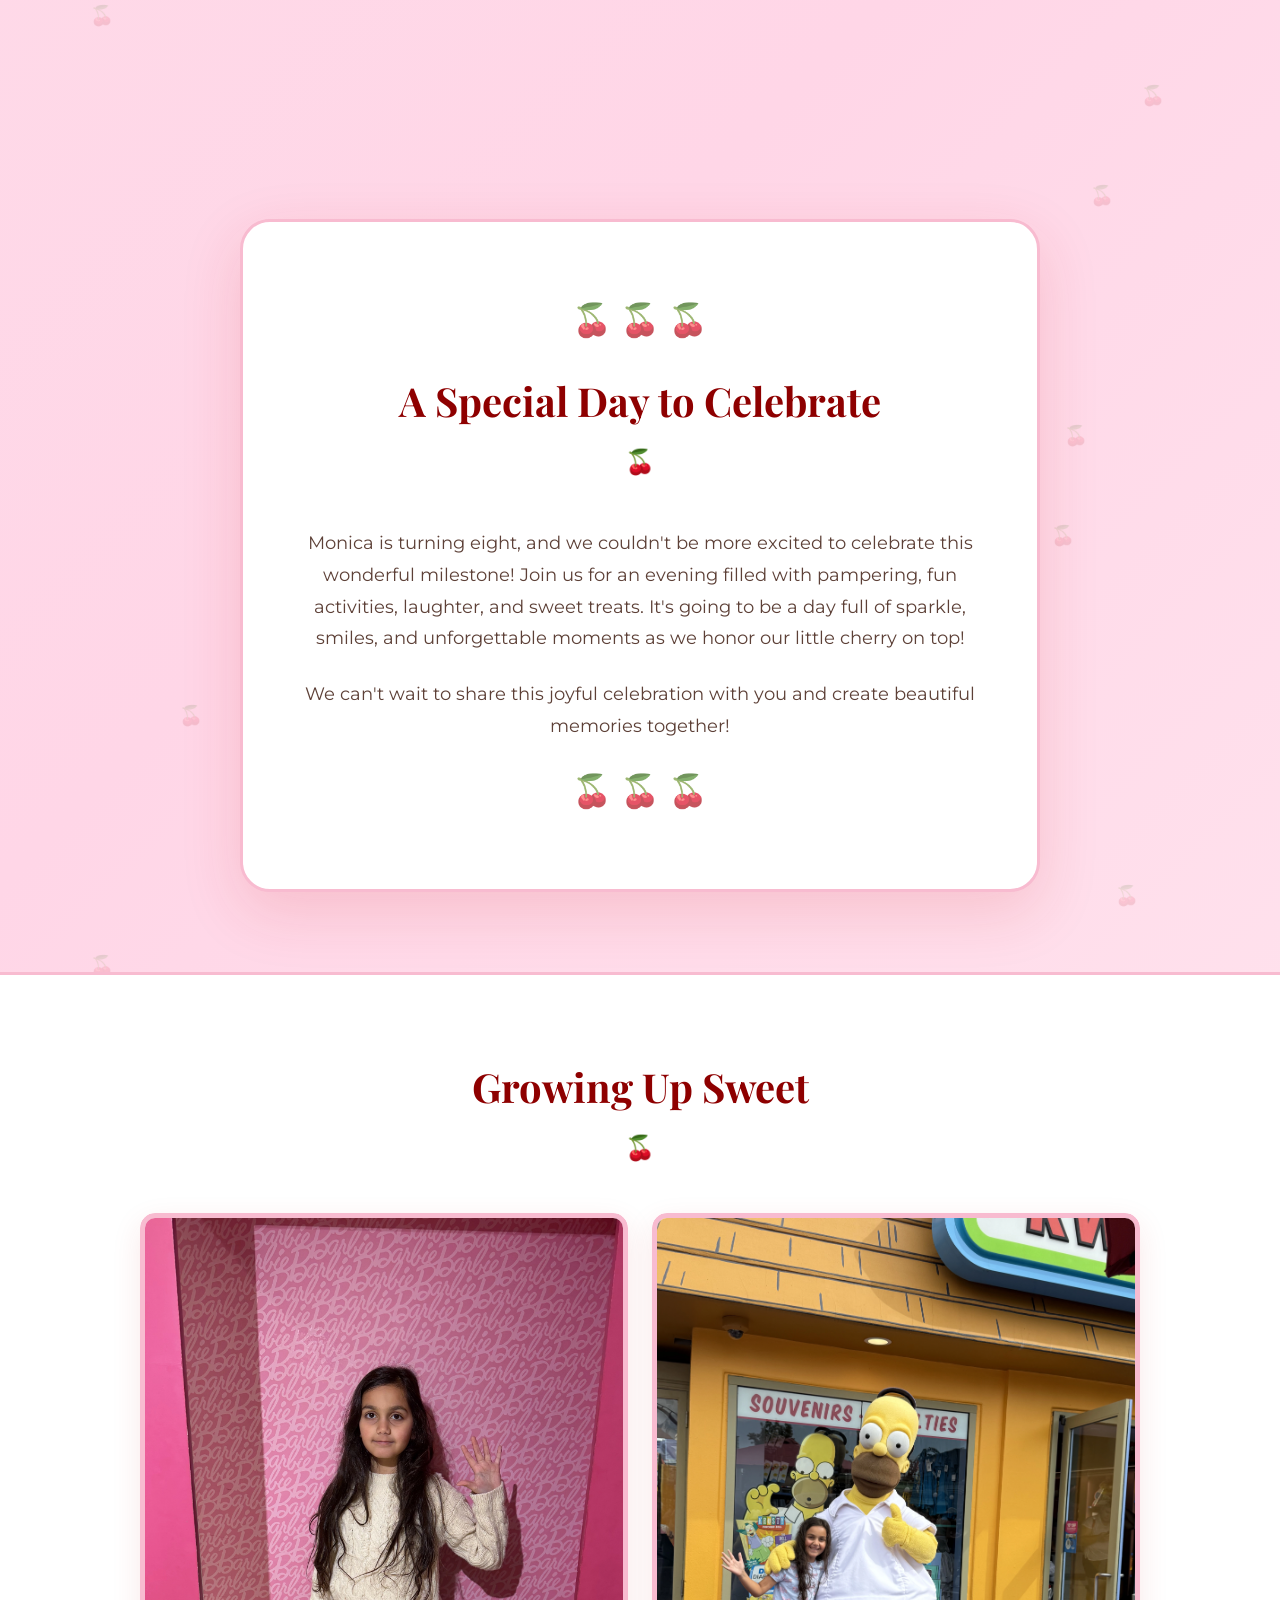
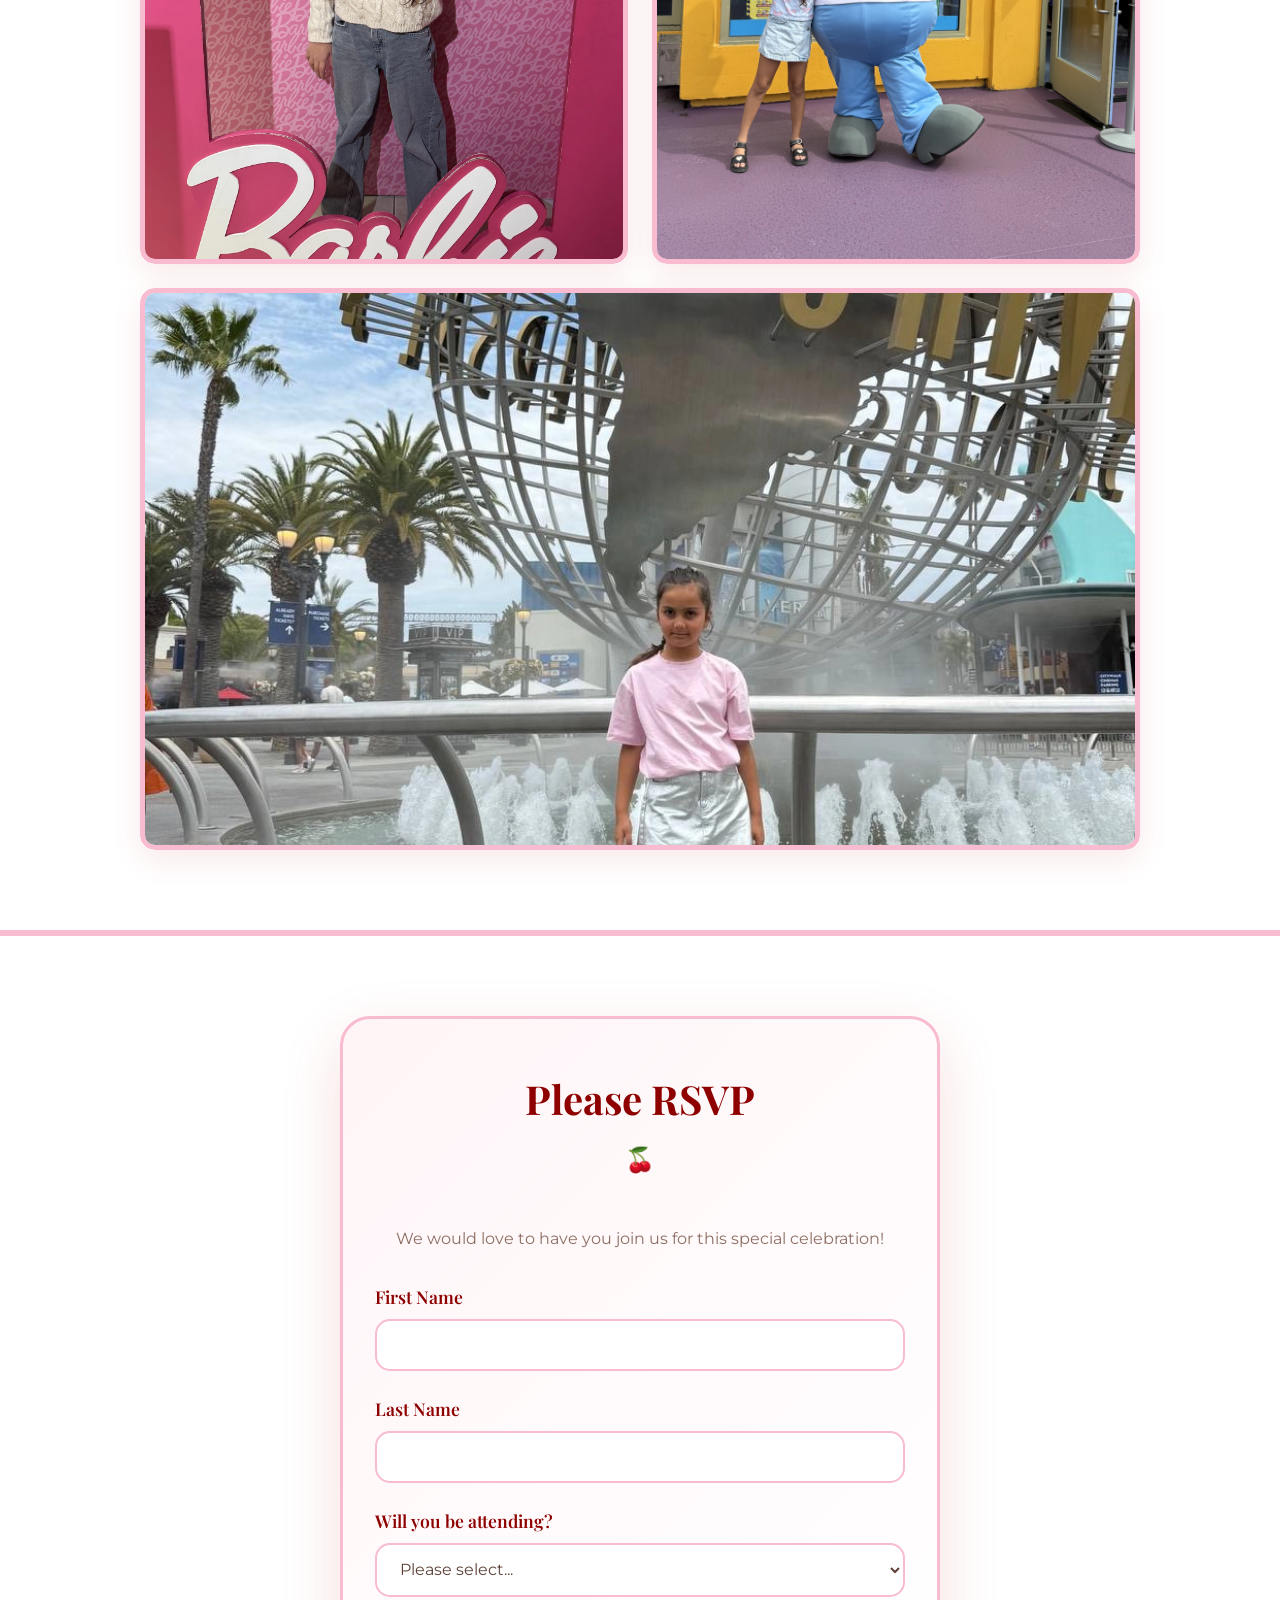
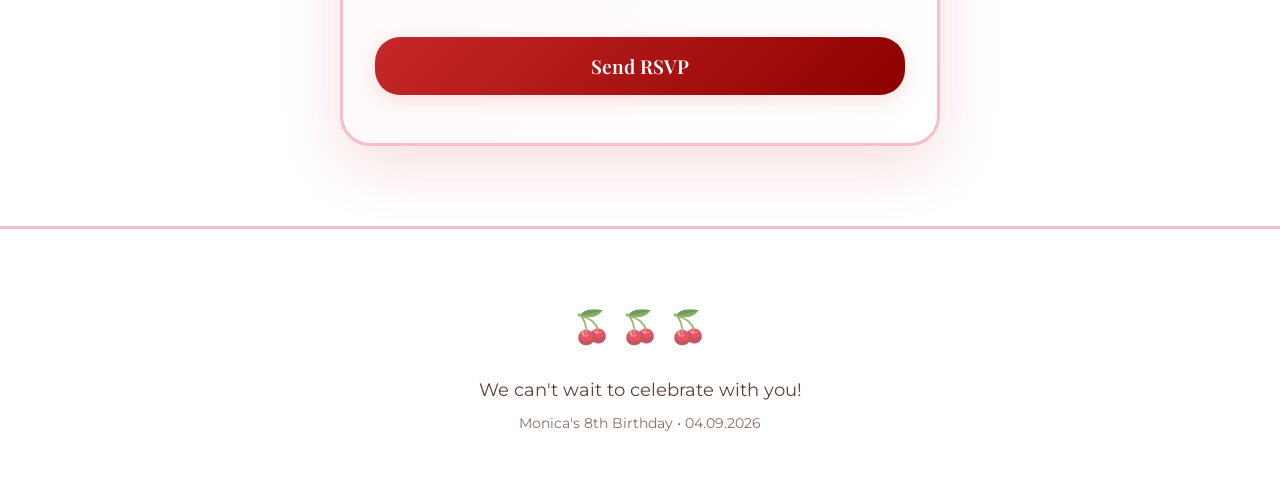
==== commit c1dd8a25: "fixed images" ====
--- a/index.html
+++ b/index.html
@@ -144,7 +144,7 @@
                 <h2 class="section-title">A Special Day to Celebrate</h2>
                 <p class="celebration-text">
                     Monica is turning eight, and we couldn't be more excited to celebrate this wonderful milestone! 
-                    Join us for an afternoon filled with pampering, fun activities, laughter, and sweet treats. 
+                    Join us for an evening filled with pampering, fun activities, laughter, and sweet treats. 
                     It's going to be a day full of sparkle, smiles, and unforgettable moments as we honor our little cherry on top!
                 </p>
                 <p class="celebration-text">
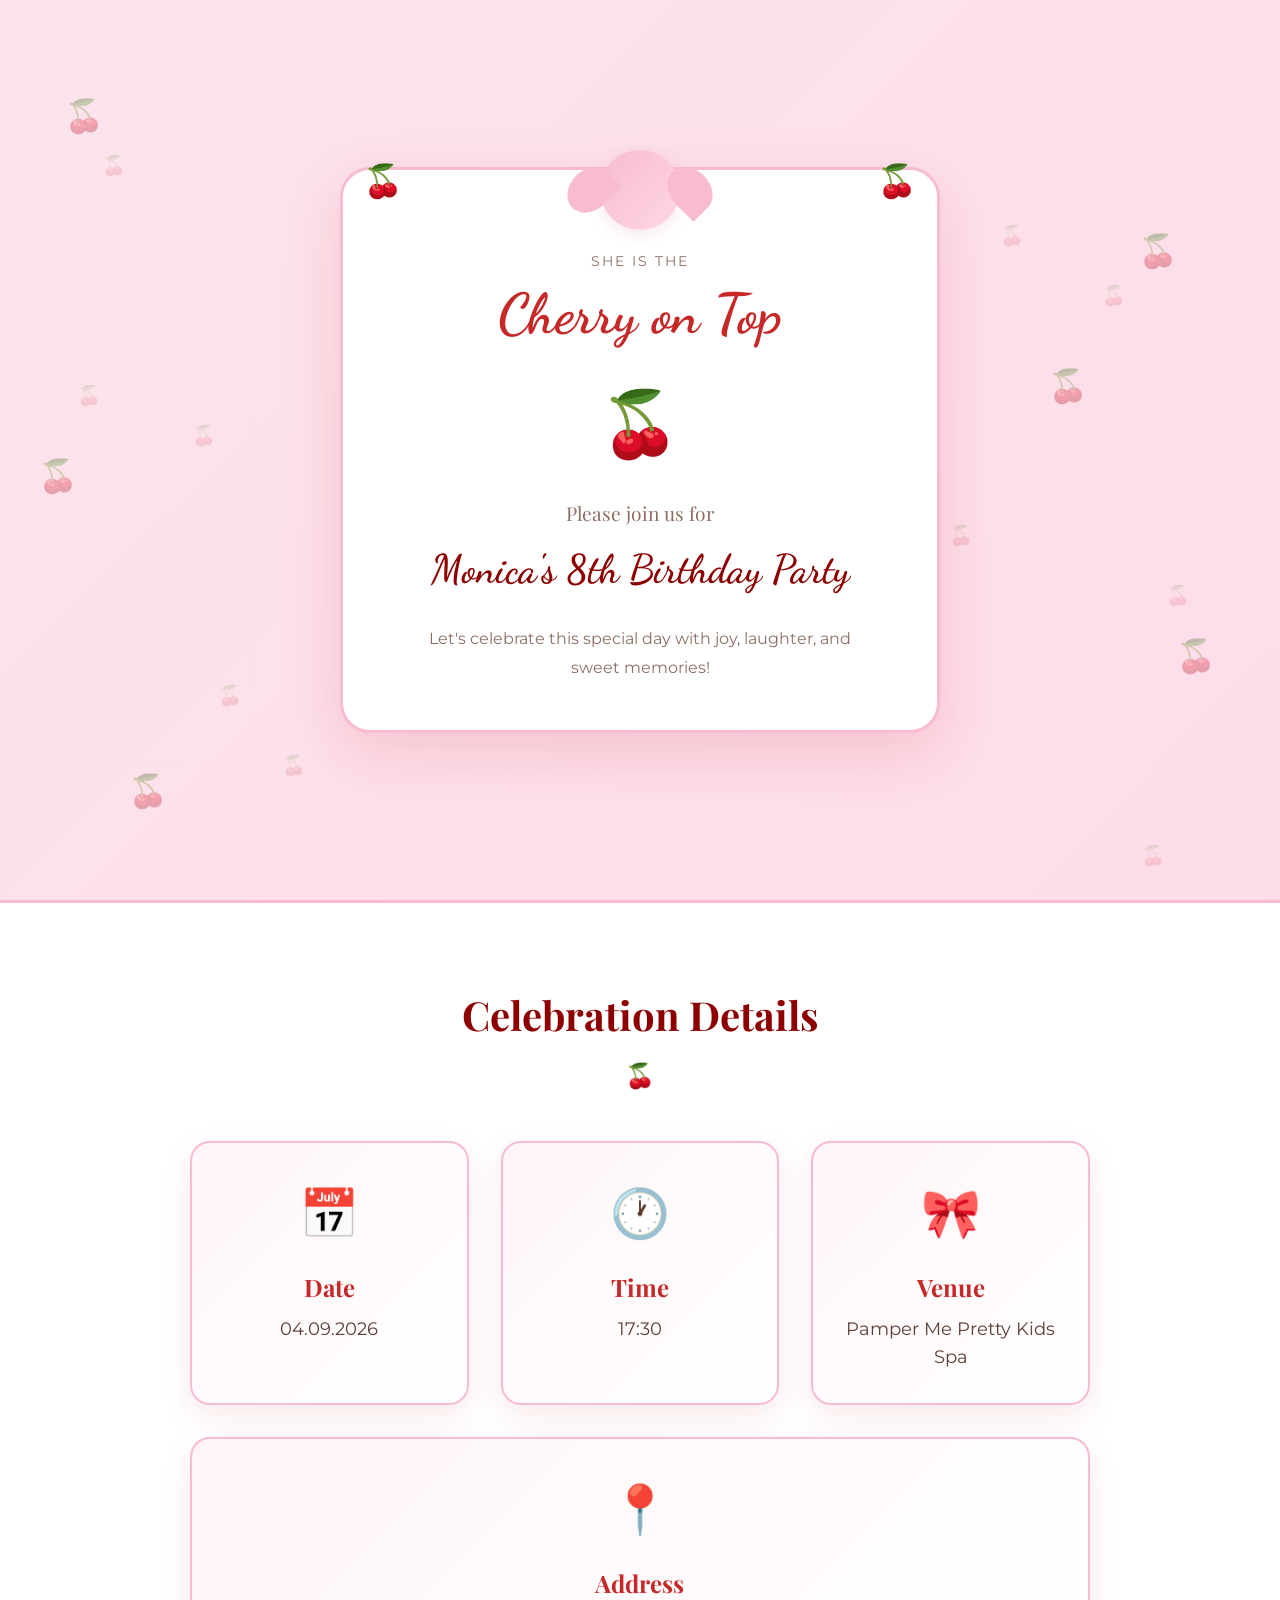
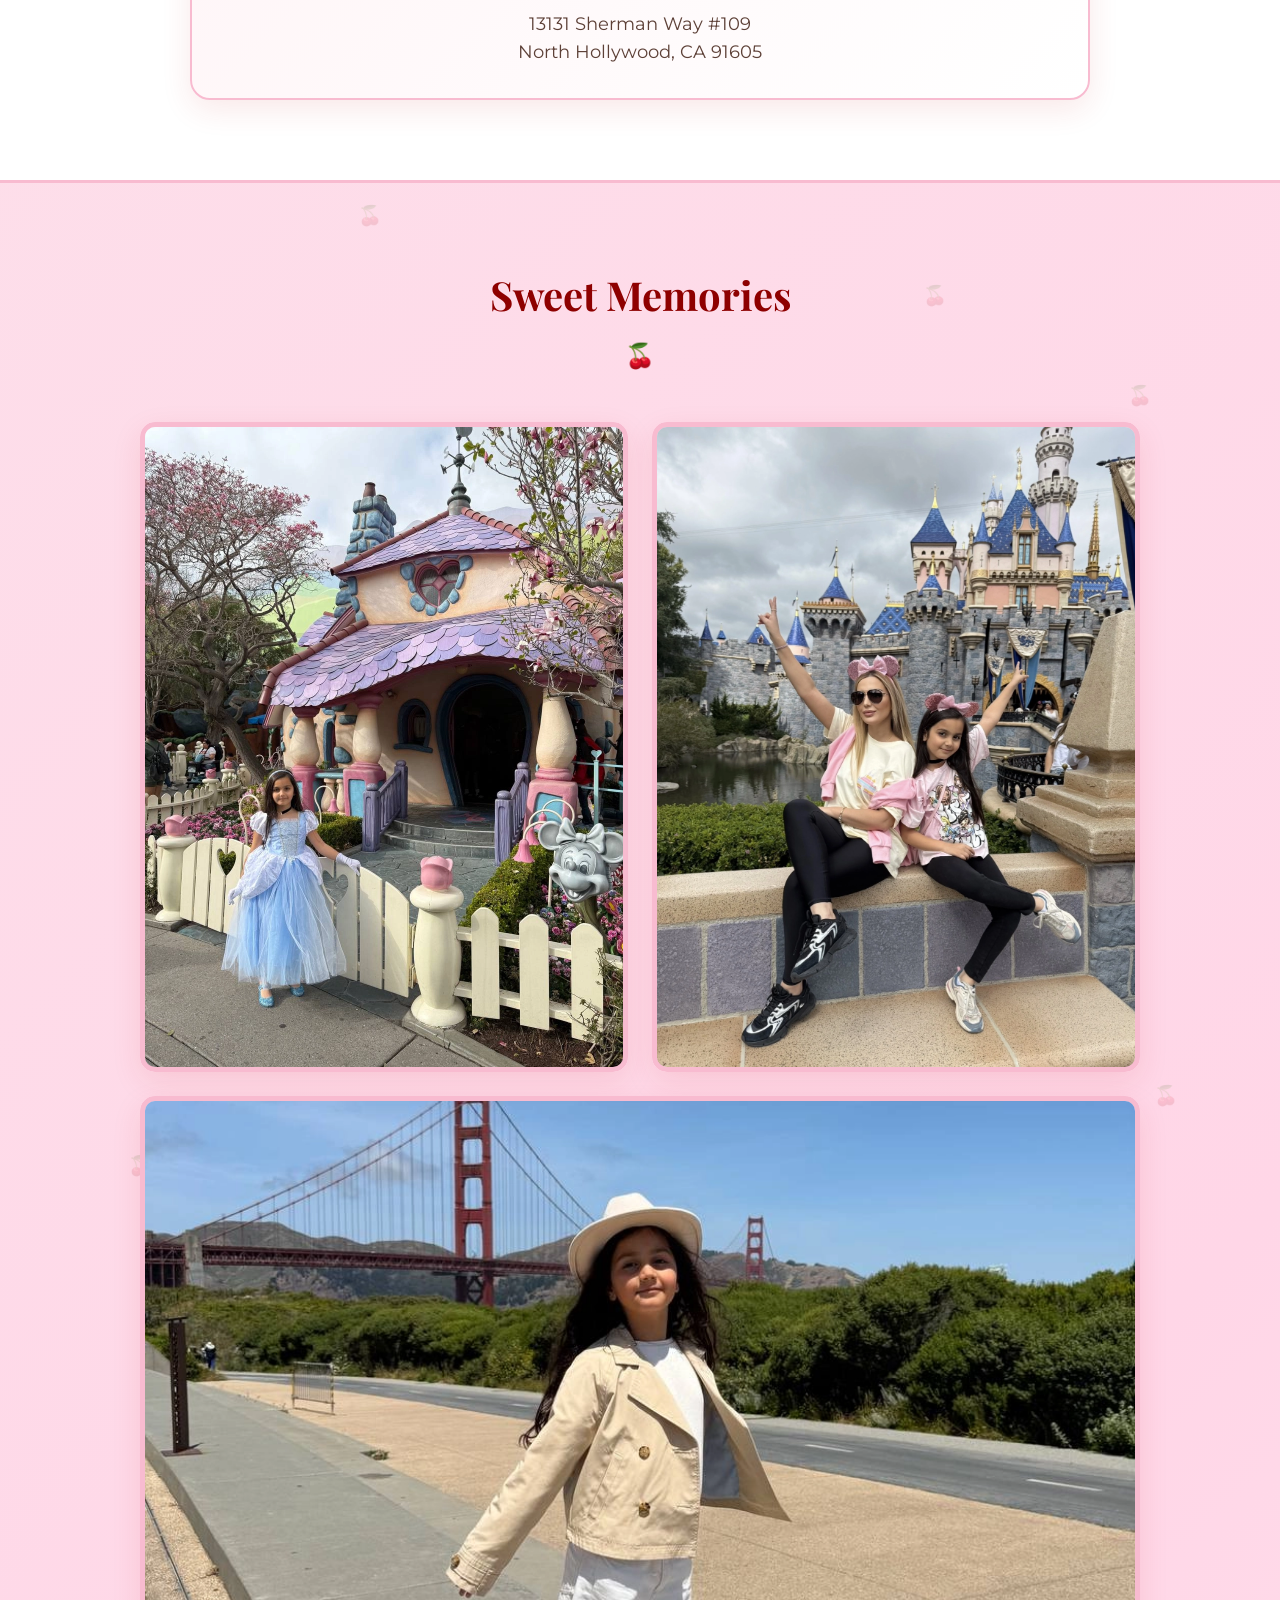
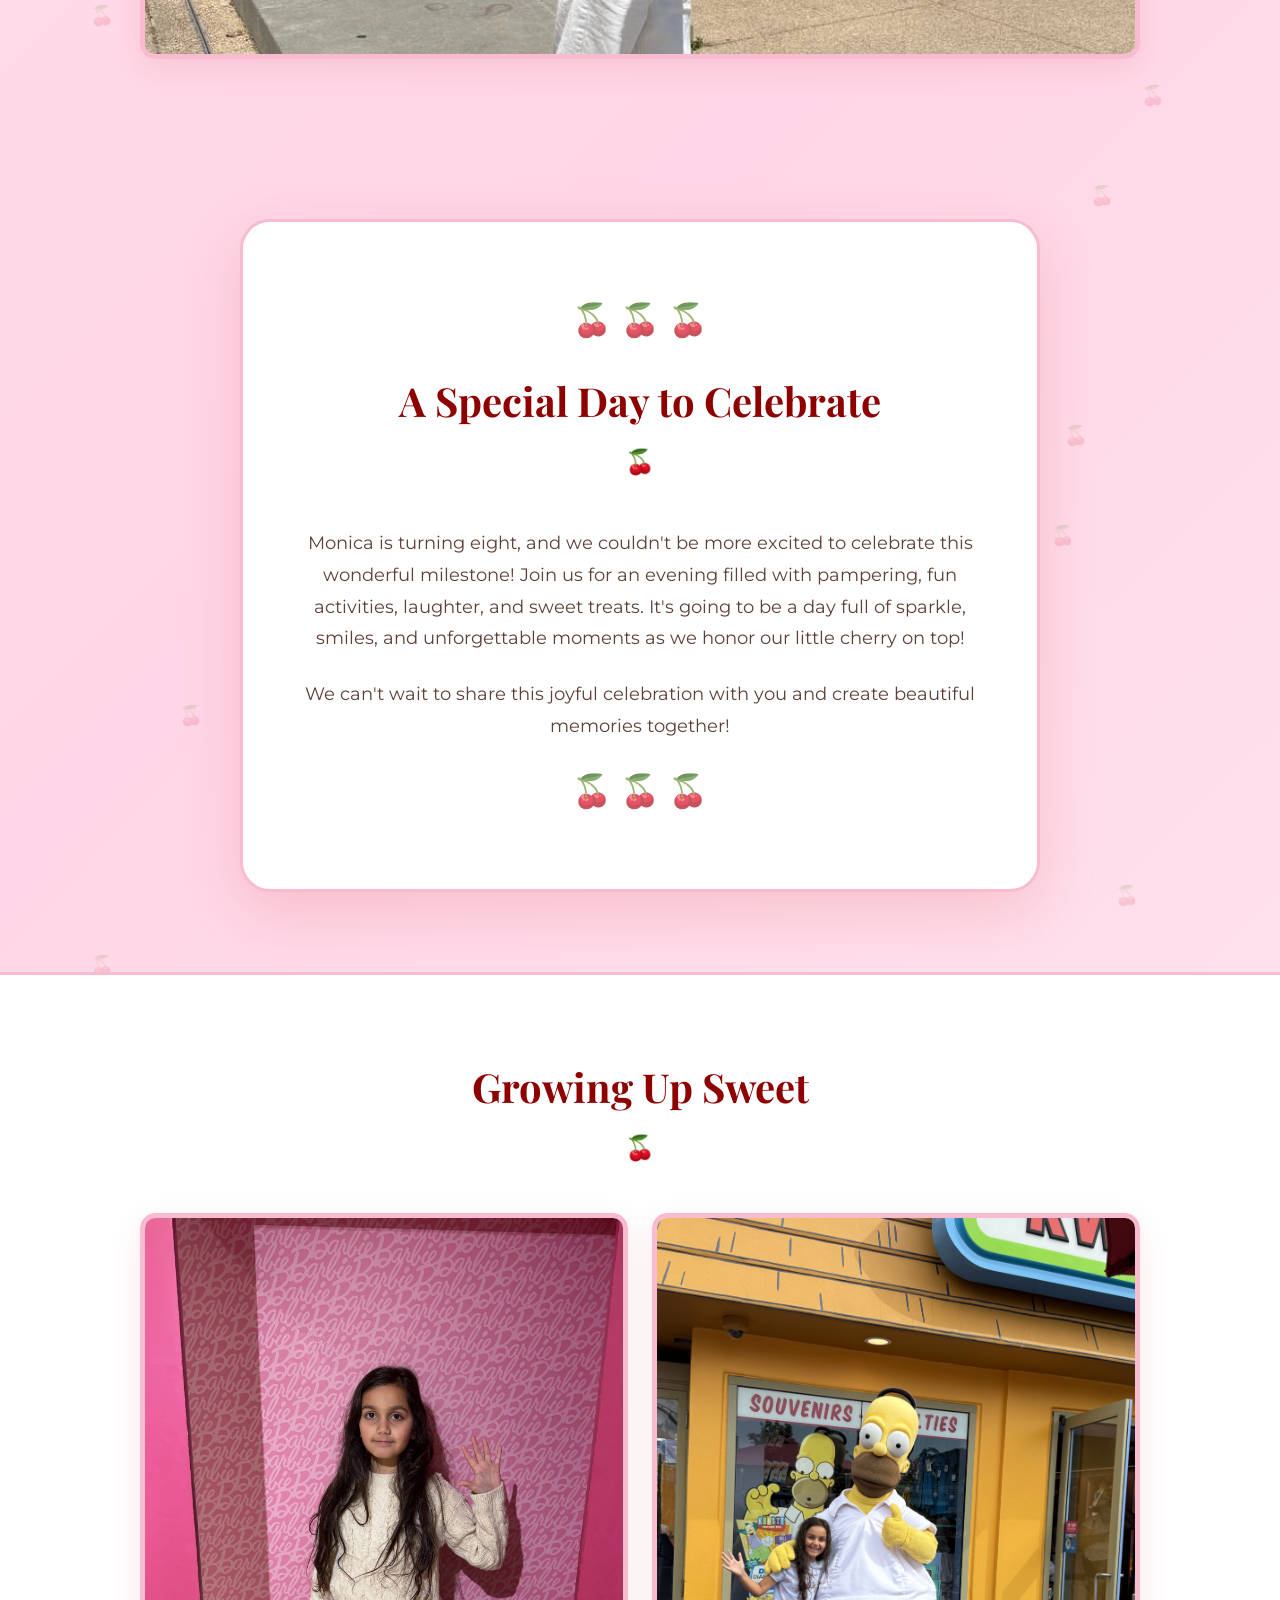
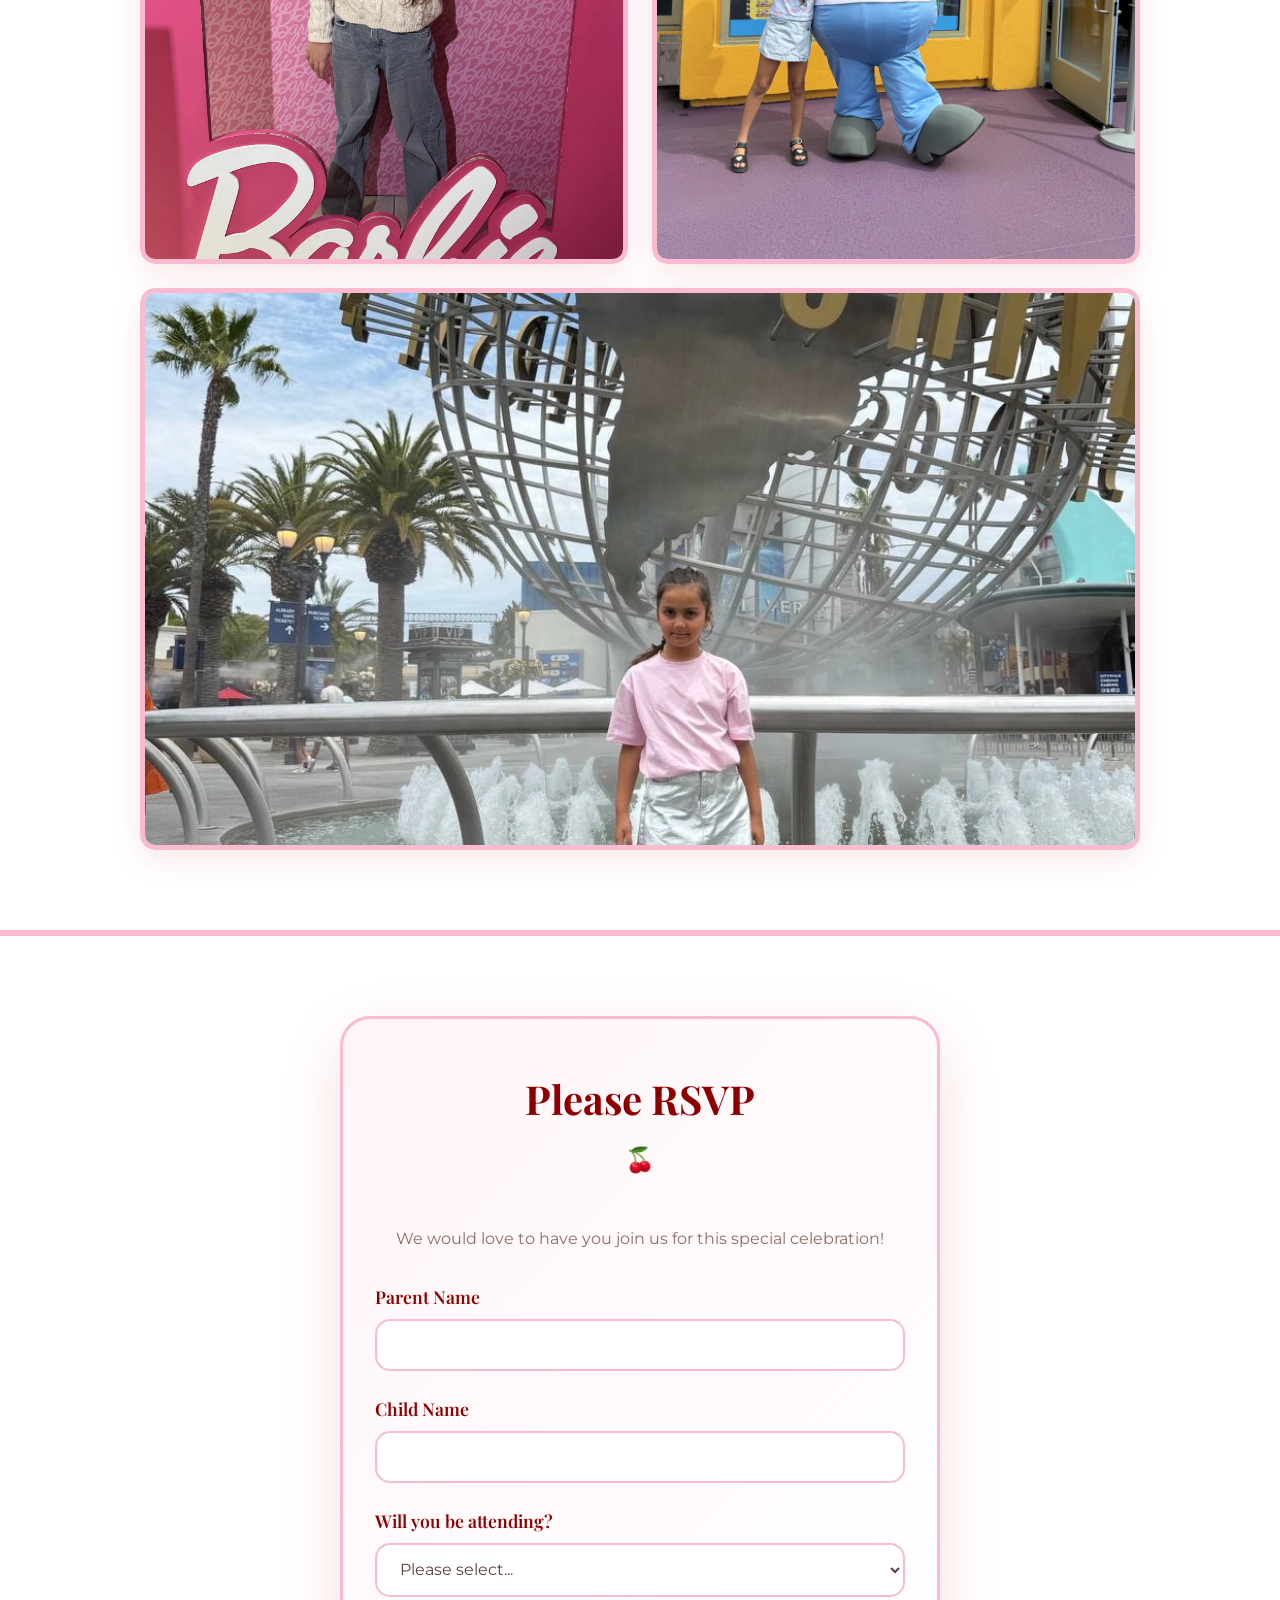
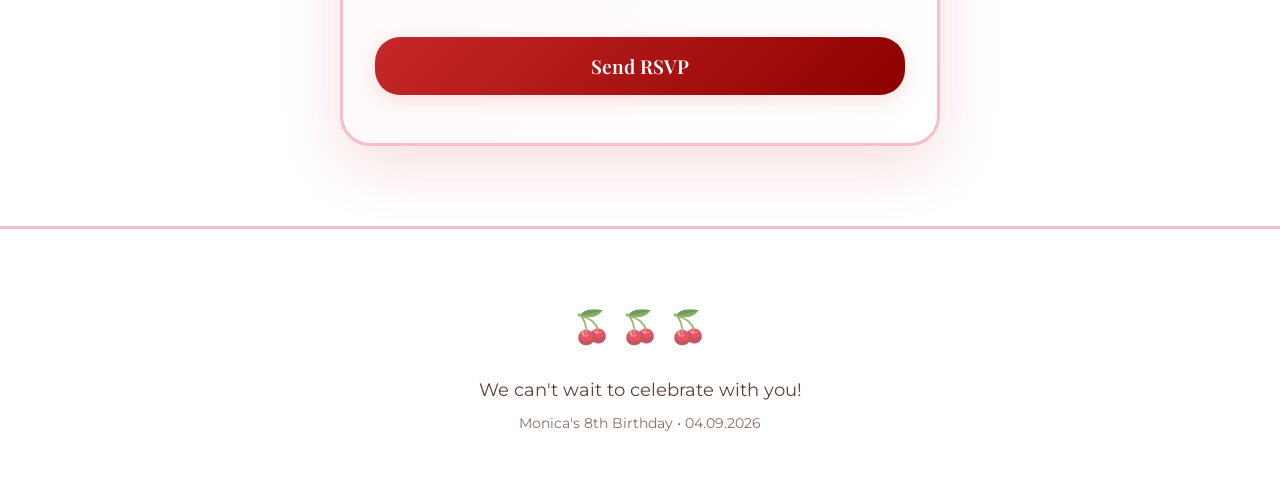
==== commit 3ffbf049: "Update RSVP form: change First/Last Name to Parent/Child Name" ====
--- a/index.html
+++ b/index.html
@@ -186,13 +186,13 @@
                 
                 <form id="rsvpForm" class="rsvp-form">
                     <div class="form-group">
-                        <label for="firstName">First Name</label>
-                        <input type="text" id="firstName" name="firstName" required>
+                        <label for="parentName">Parent Name</label>
+                        <input type="text" id="parentName" name="parentName" required>
                     </div>
                     
                     <div class="form-group">
-                        <label for="lastName">Last Name</label>
-                        <input type="text" id="lastName" name="lastName" required>
+                        <label for="childName">Child Name</label>
+                        <input type="text" id="childName" name="childName" required>
                     </div>
                     
                     <div class="form-group">
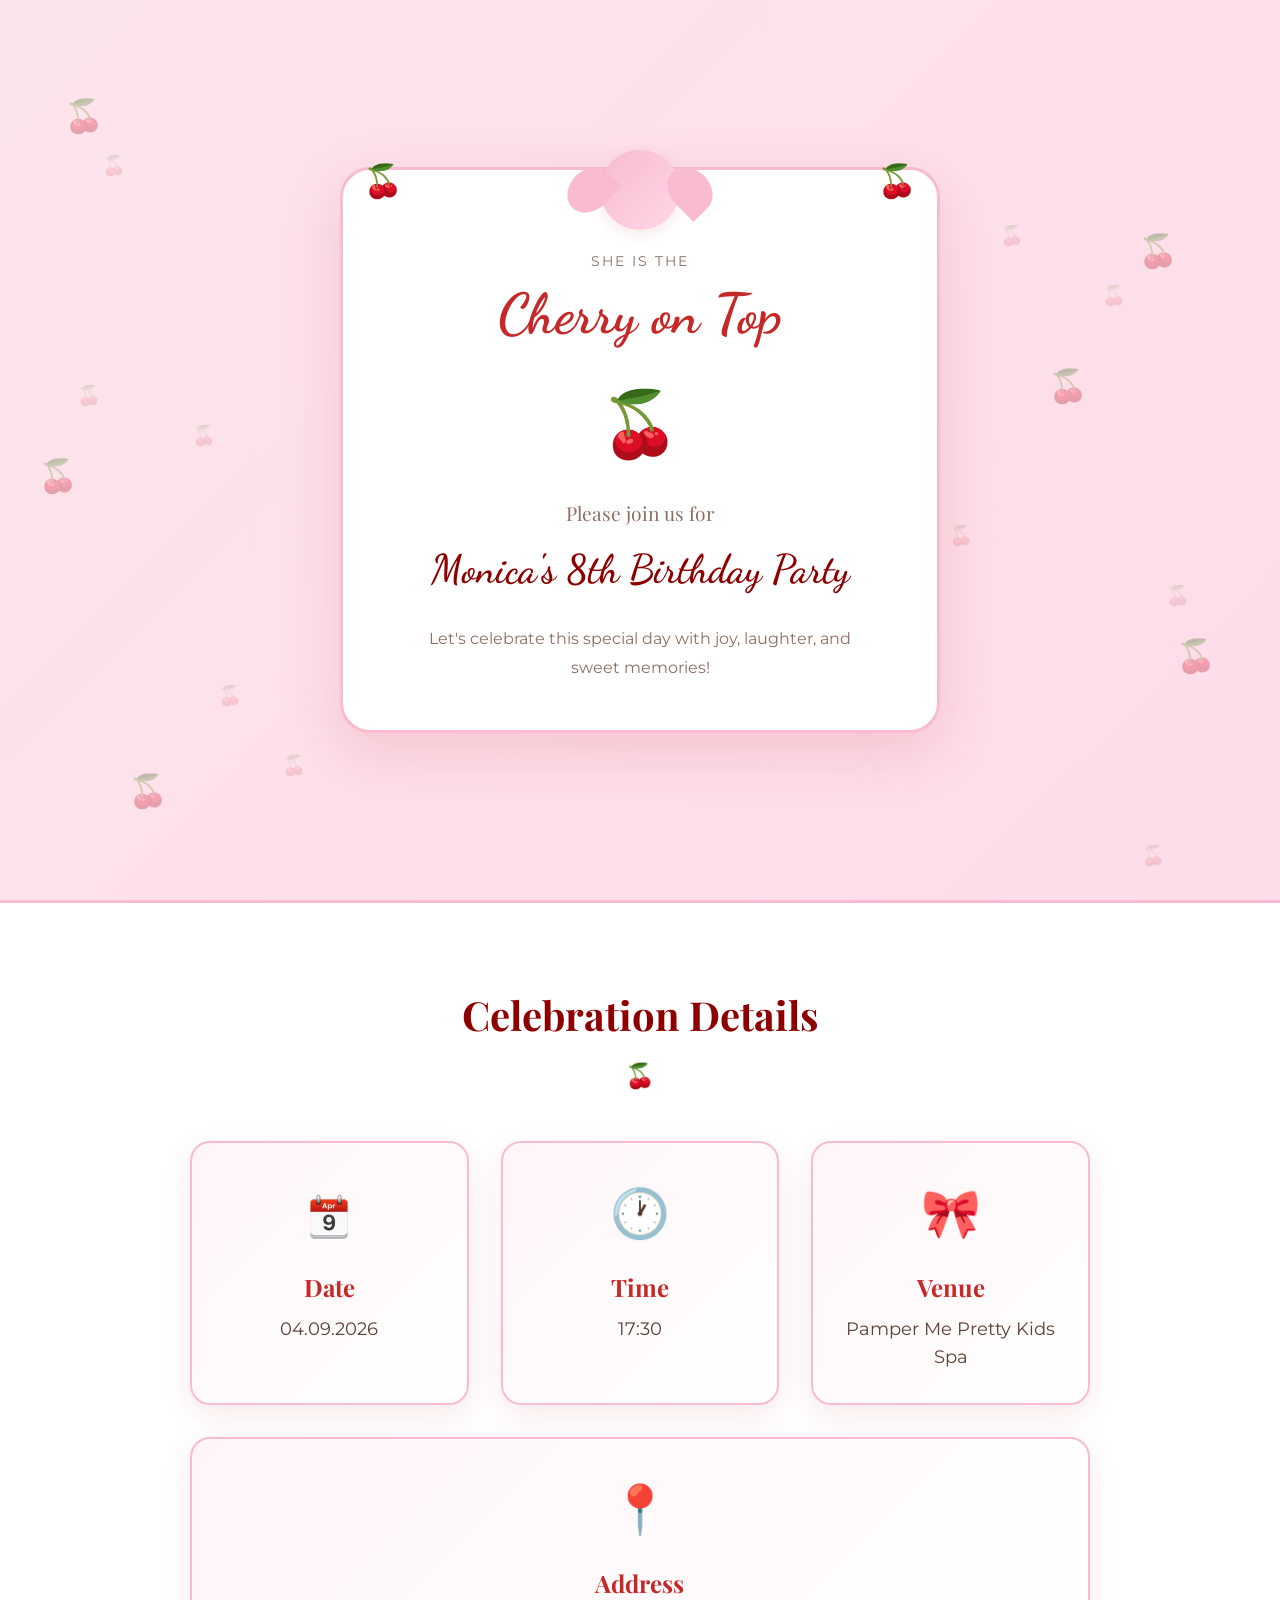
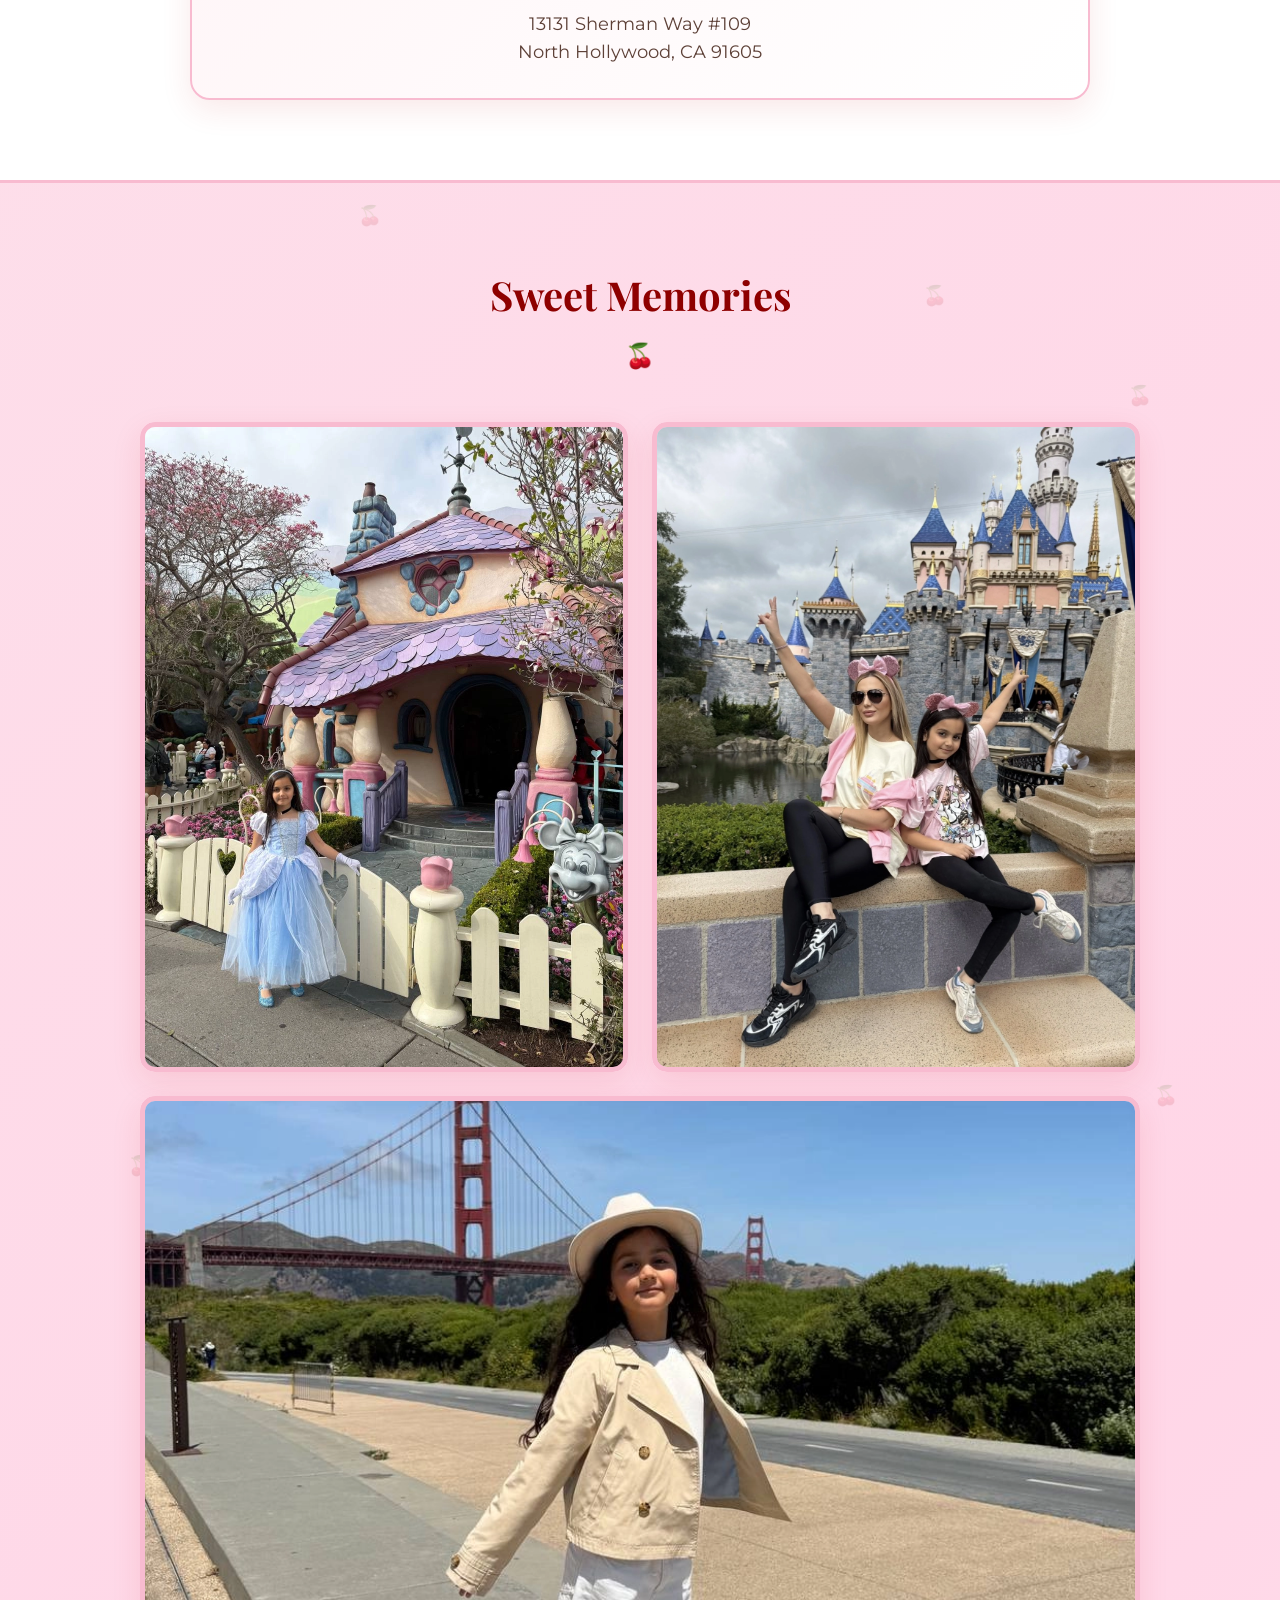
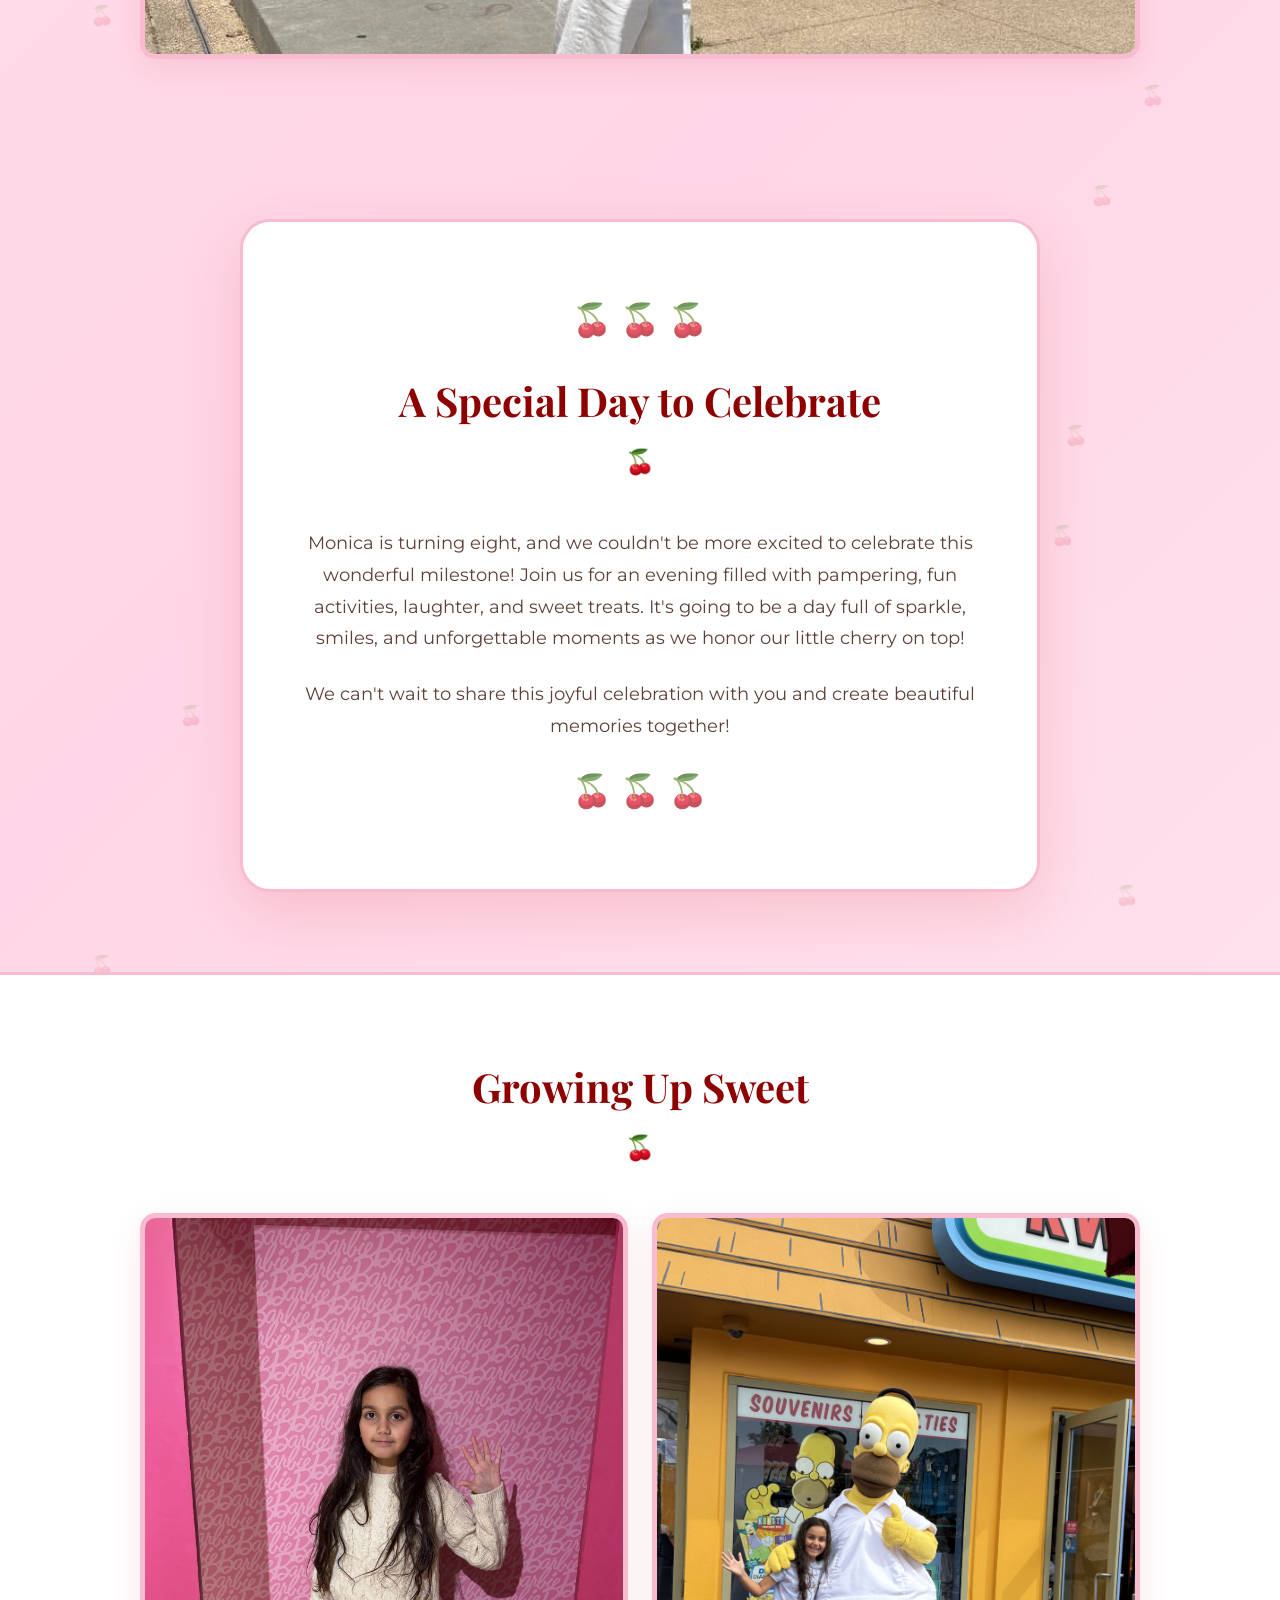
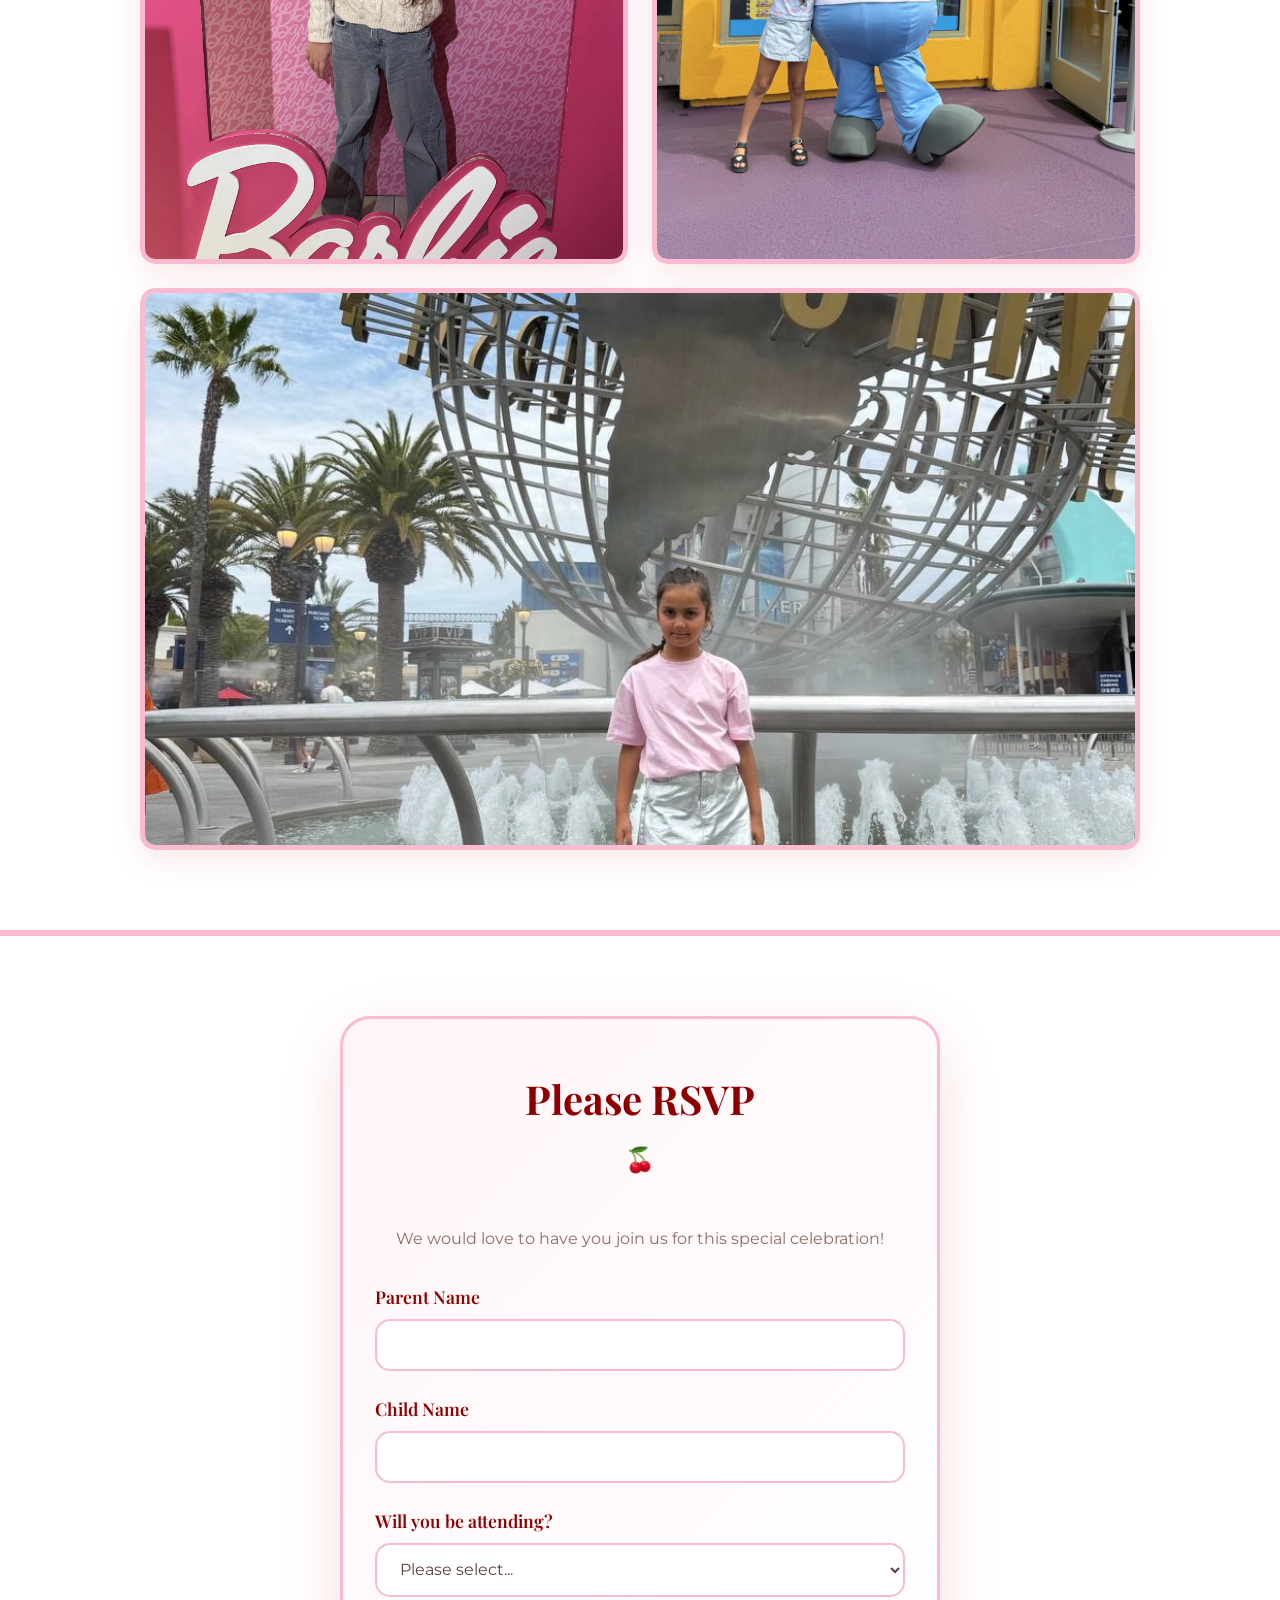
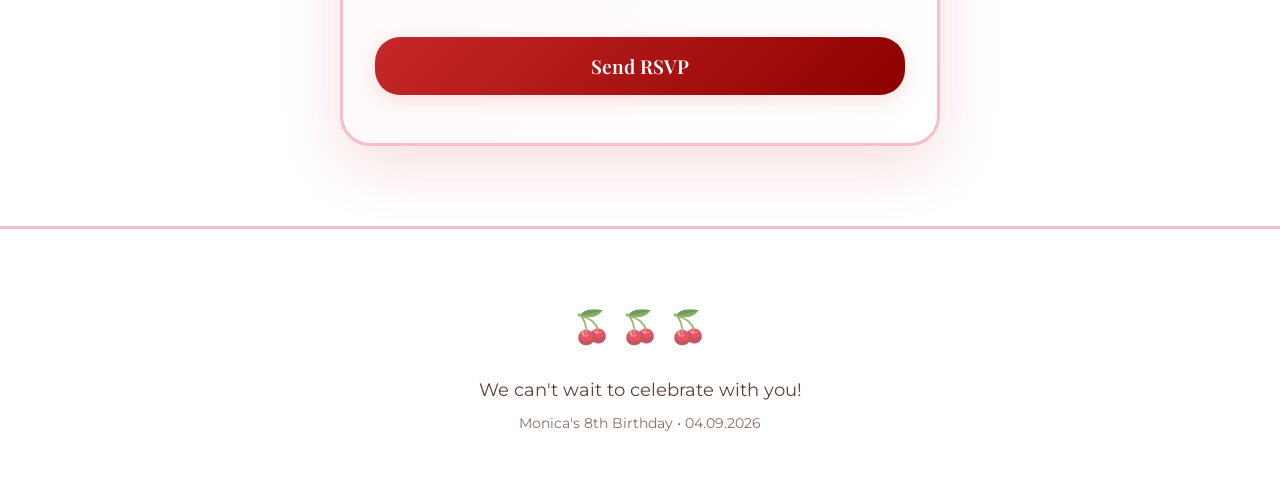
==== commit b568287b: "Replace calendar emoji with APR_9 image and increase icon size" ====
--- a/index.html
+++ b/index.html
@@ -4,7 +4,7 @@
     <meta charset="UTF-8">
     <meta name="viewport" content="width=device-width, initial-scale=1.0">
     <title>Monica's 8th Birthday Party</title>
-    <link rel="stylesheet" href="style.css?v=5.0">
+    <link rel="stylesheet" href="style.css?v=5.3">
     <link rel="preconnect" href="https://fonts.googleapis.com">
     <link rel="preconnect" href="https://fonts.gstatic.com" crossorigin>
     <link href="https://fonts.googleapis.com/css2?family=Dancing+Script:wght@400;600;700&family=Playfair+Display:wght@400;600;700&family=Montserrat:wght@300;400;500;600&display=swap" rel="stylesheet">
@@ -91,7 +91,9 @@
             <h2 class="section-title">Celebration Details</h2>
             <div class="details-grid">
                 <div class="detail-card fade-in">
-                    <div class="detail-icon">📅</div>
+                    <div class="detail-icon">
+                        <img src="images/APR_9.webp" alt="Date" class="icon-img">
+                    </div>
                     <h3>Date</h3>
                     <p>04.09.2026</p>
                 </div>
--- a/style.css
+++ b/style.css
@@ -295,6 +295,15 @@
 .detail-icon {
     font-size: 3rem;
     margin-bottom: 1rem;
+}
+
+.detail-icon .icon-img {
+    width: 4rem;
+    height: 4rem;
+    object-fit: contain;
+    display: inline-block;
+    vertical-align: middle;
+    background: transparent;
 }
 
 .detail-card h3 {
